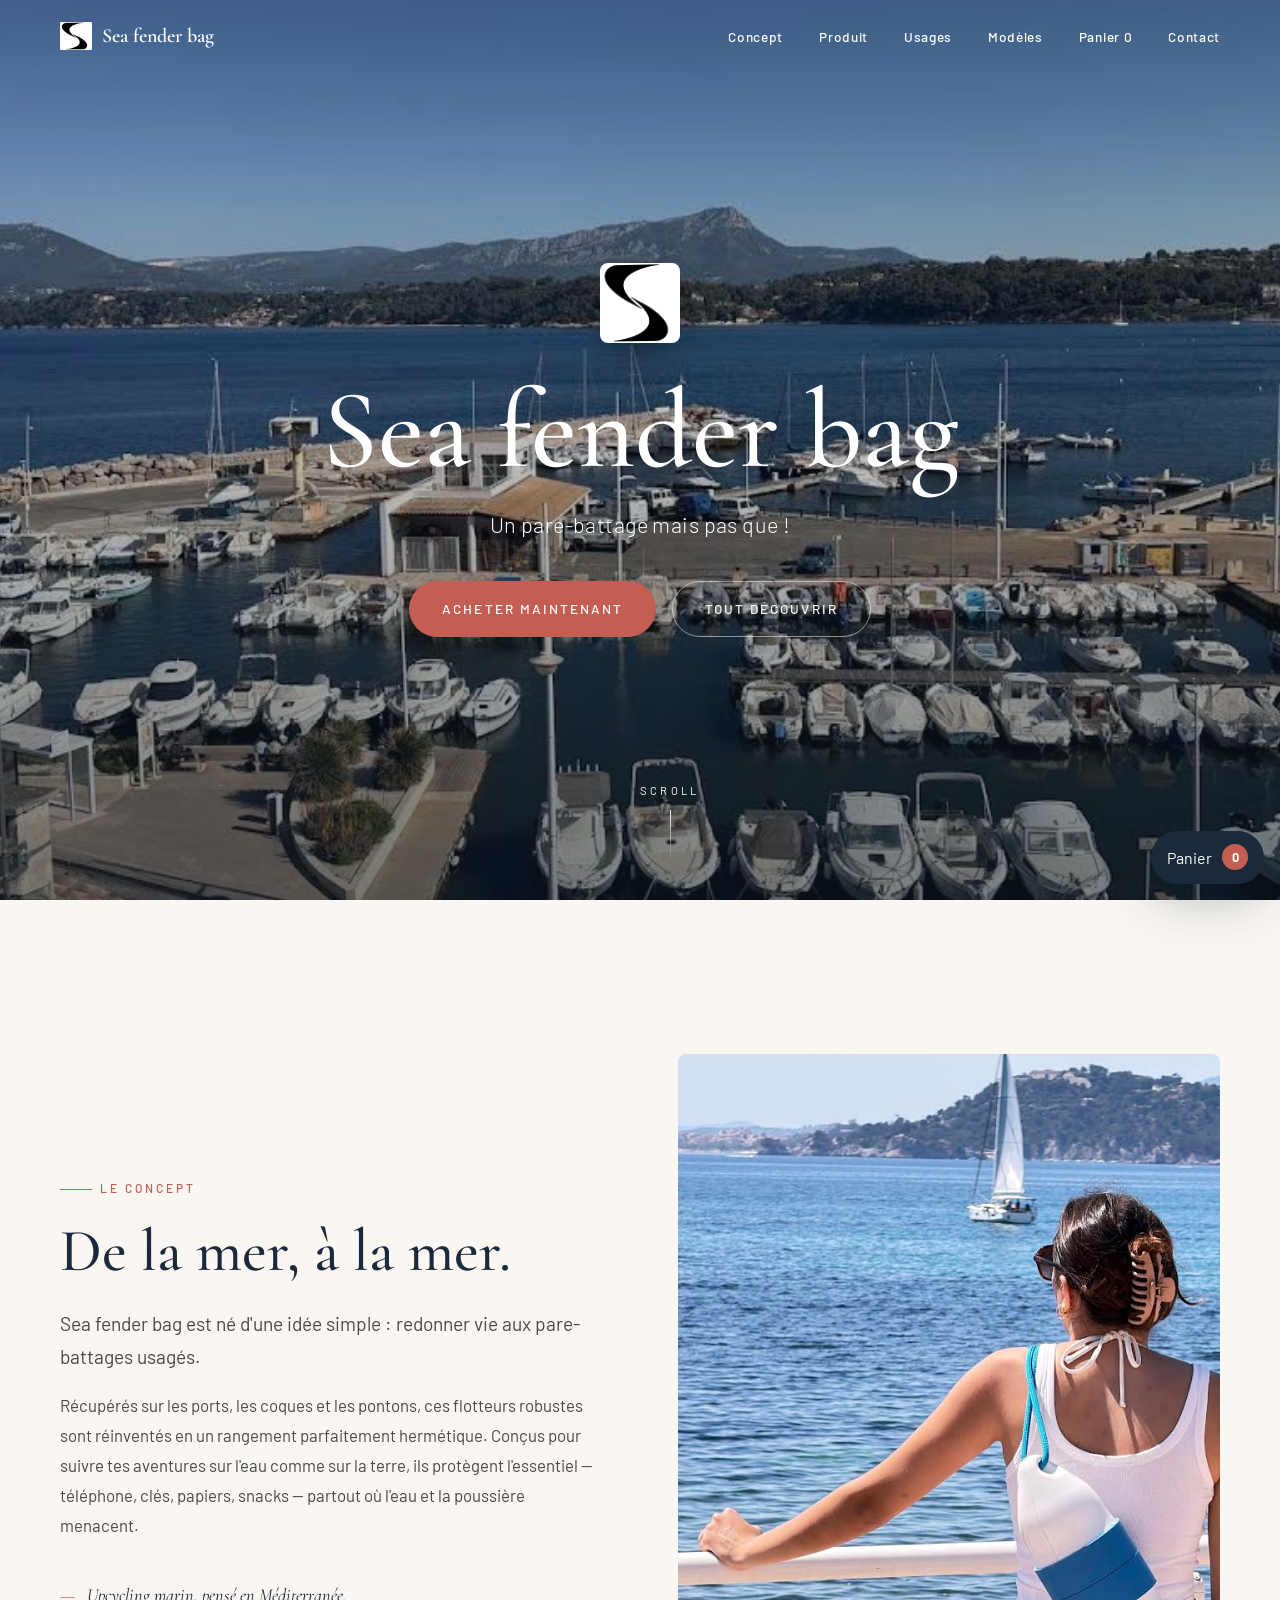
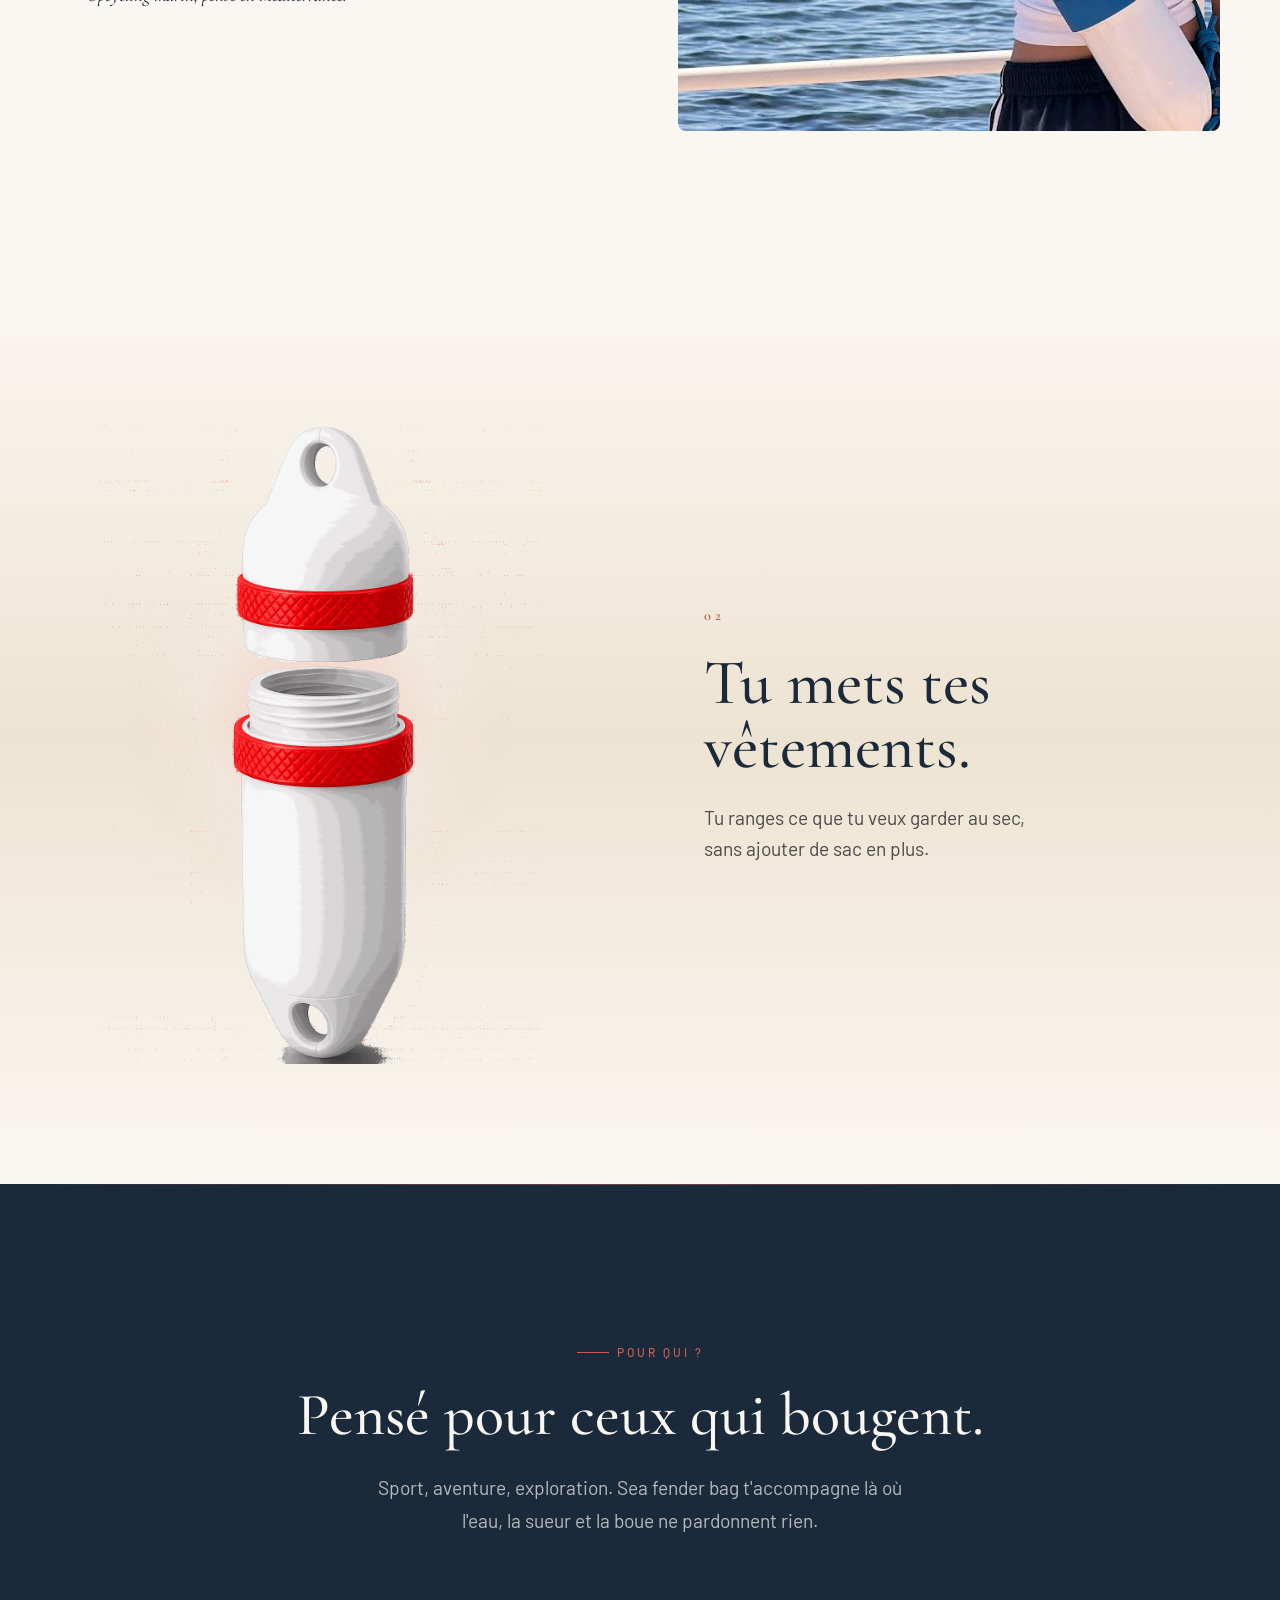
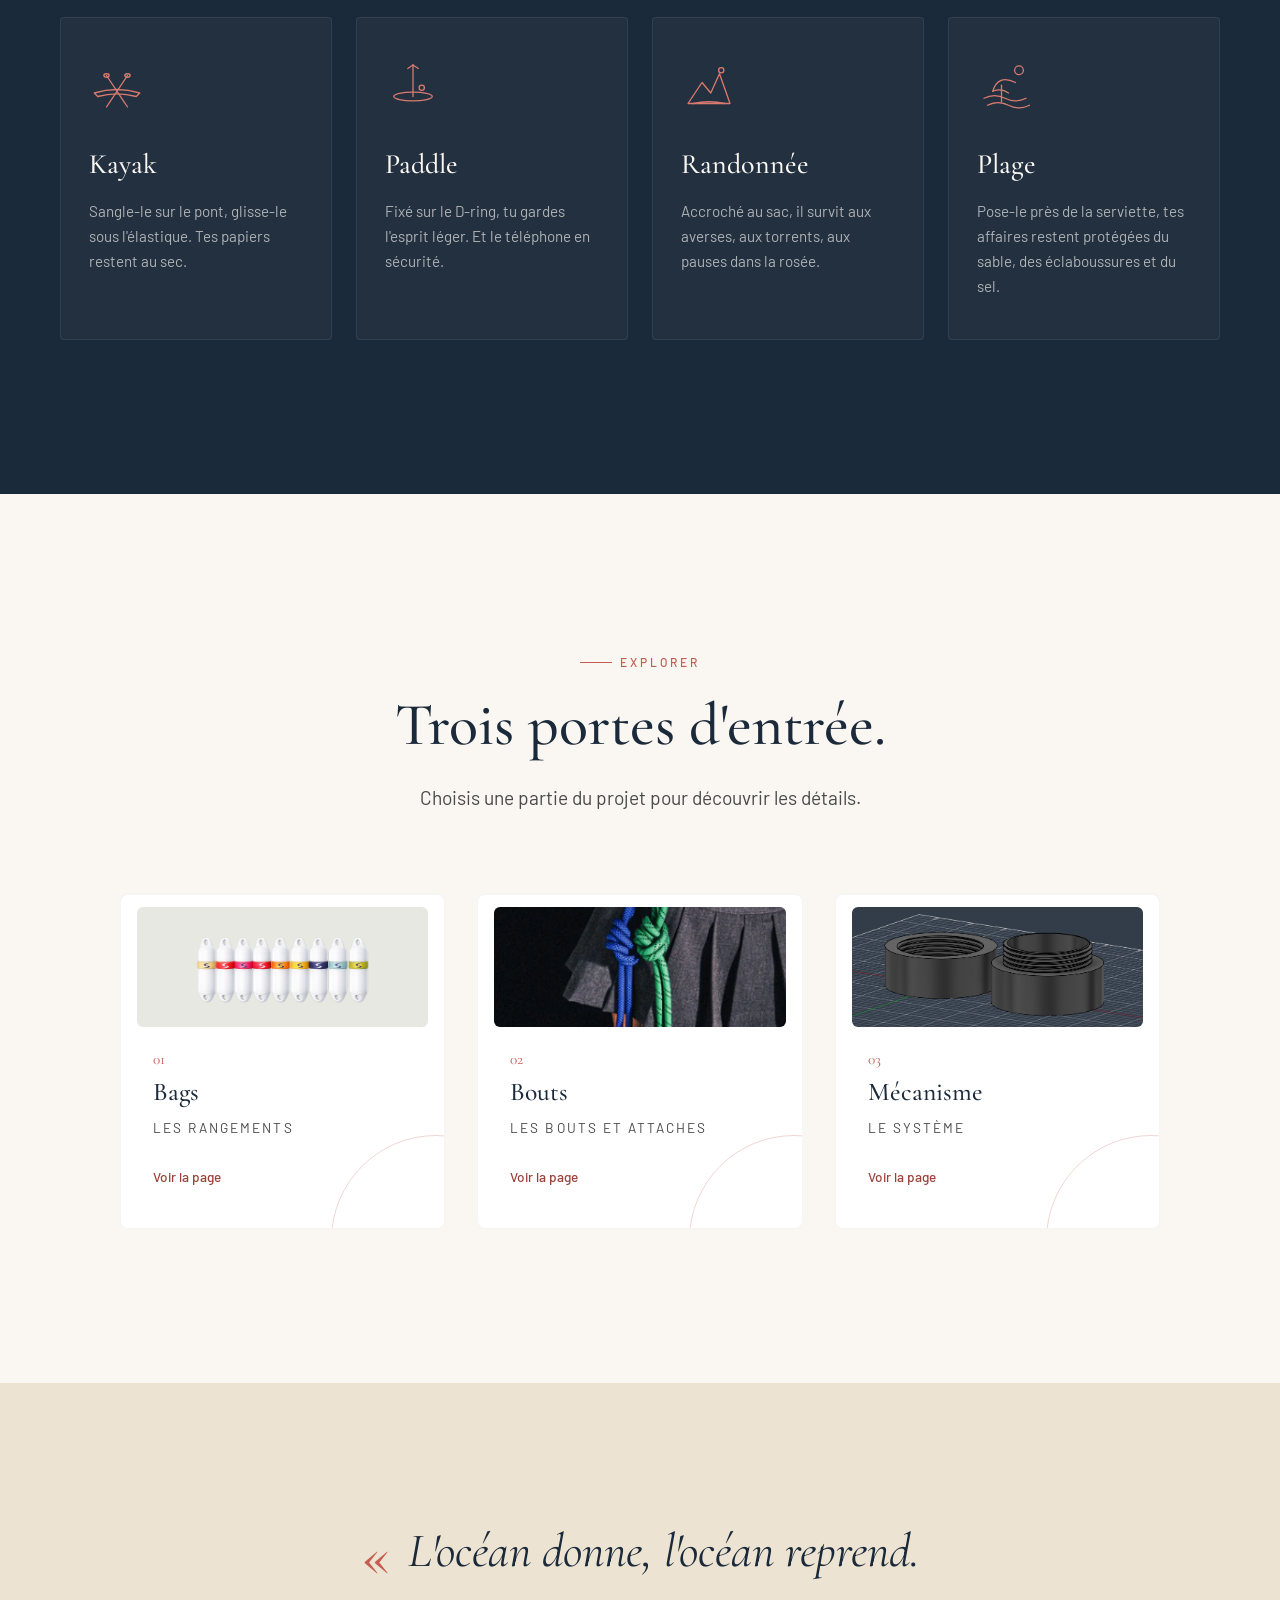
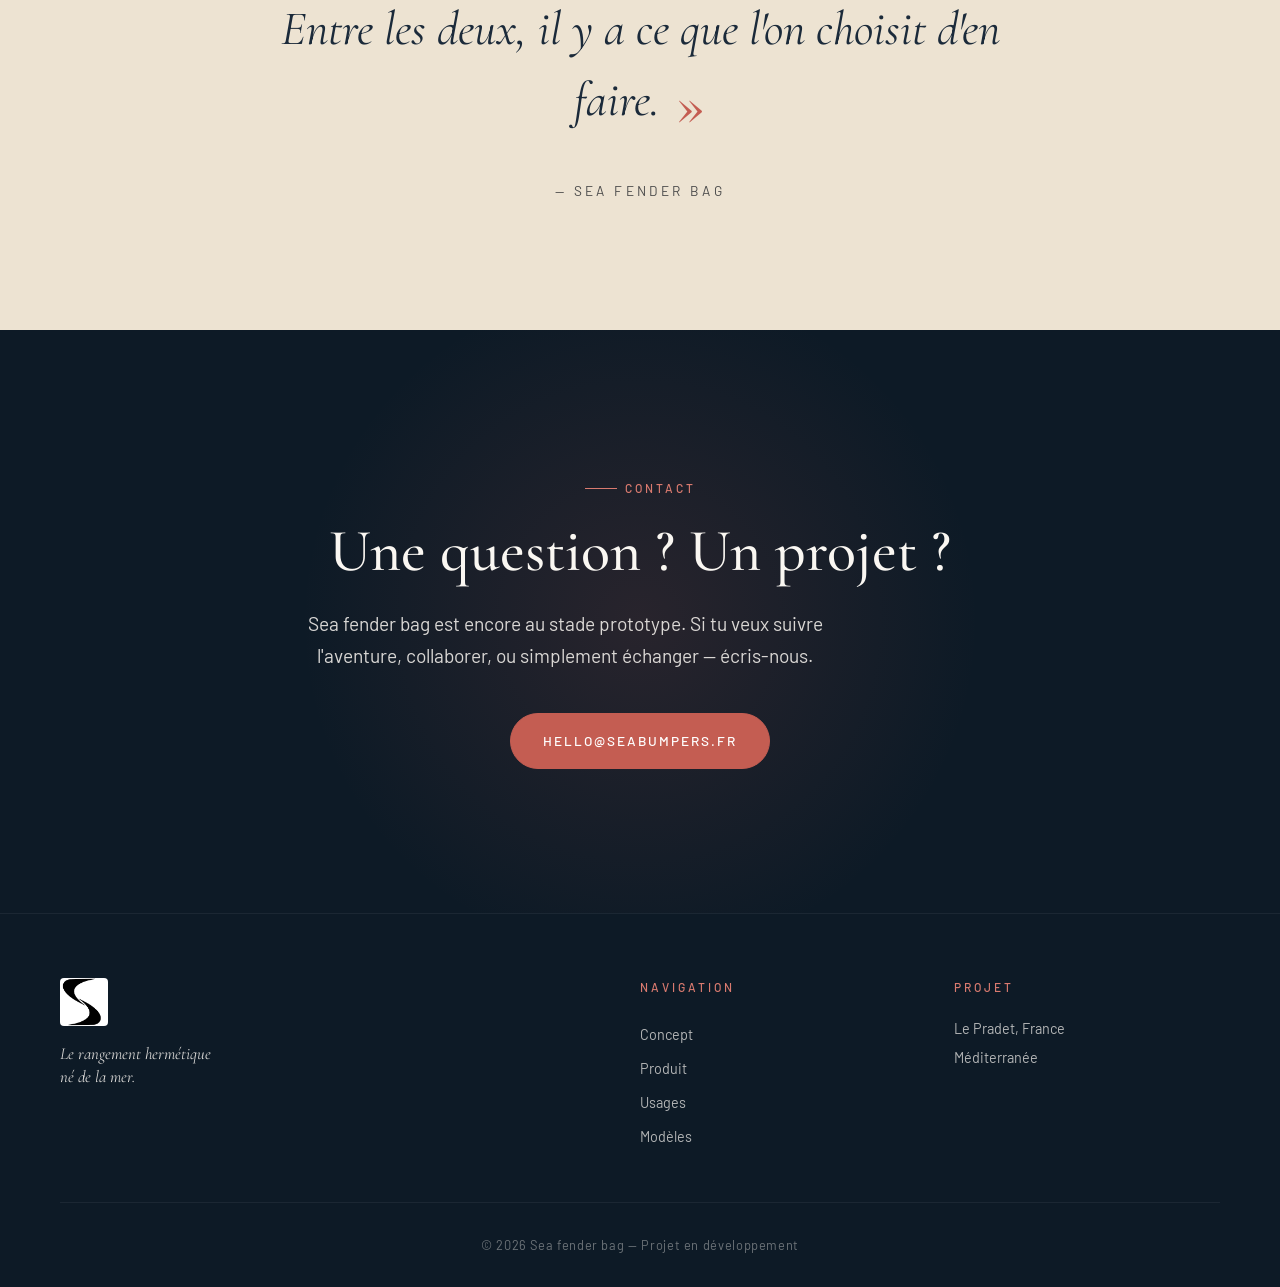
==== index.html @ 3bee86a6 "Ajouter la video au survol plage" ====
<!DOCTYPE html>
<html lang="fr">
<head>
  <meta charset="UTF-8">
  <meta name="viewport" content="width=device-width, initial-scale=1.0, viewport-fit=cover">
  <meta name="theme-color" content="#C45D52">
  <title>Sea Funder bag | Sea fender bag - Le rangement hermétique né de la mer</title>
  <meta name="description" content="Sea Funder bag, aussi appelé Sea fender bag : un rangement hermétique fabriqué à partir de pare-battages marins recyclés pour bateau, kayak, paddle et voyage.">
  <meta name="keywords" content="Sea Funder bag, Sea fender bag, Sea bumper bag, pare-battage, rangement hermétique, sac étanche, bag marin, kayak, paddle, bateau">
  <meta name="robots" content="index, follow">
  <meta property="og:title" content="Sea Funder bag | Sea fender bag">
  <meta property="og:description" content="Un rangement hermétique né de la mer, fabriqué à partir de pare-battages marins recyclés.">
  <meta property="og:image" content="assets/images/concept-sea-view.jpg">
  <meta property="og:type" content="website">
  <link rel="canonical" href="https://zozogamer.github.io/sea-fender-bag/">
  <script type="application/ld+json">
    {
      "@context": "https://schema.org",
      "@type": "Brand",
      "name": "Sea fender bag",
      "alternateName": ["Sea Funder bag", "Sea bumper bag"],
      "description": "Rangement hermétique fabriqué à partir de pare-battages marins recyclés.",
      "logo": "assets/images/logo.png"
    }
  </script>
  <link rel="stylesheet" href="styles.css">
  <link rel="preconnect" href="https://fonts.googleapis.com">
  <link rel="preconnect" href="https://fonts.gstatic.com" crossorigin>
  <link href="https://fonts.googleapis.com/css2?family=Barlow:wght@300;400;500;600&family=Cormorant+Garamond:wght@400;500;600;700&display=swap" rel="stylesheet">
</head>
<body>

  <!-- ============ SVG GLOBAL DEFS ============ -->
  <svg width="0" height="0" style="position:absolute;visibility:hidden" aria-hidden="true">
    <defs>
      <linearGradient id="whiteGrad" x1="0%" y1="0%" x2="100%" y2="0%">
        <stop offset="0%" stop-color="#e8e8e8"/>
        <stop offset="30%" stop-color="#ffffff"/>
        <stop offset="70%" stop-color="#f5f5f5"/>
        <stop offset="100%" stop-color="#d8d8d8"/>
      </linearGradient>
      <linearGradient id="redGrad" x1="0%" y1="0%" x2="100%" y2="0%">
        <stop offset="0%" stop-color="#9a2a22"/>
        <stop offset="40%" stop-color="#e53935"/>
        <stop offset="70%" stop-color="#c62828"/>
        <stop offset="100%" stop-color="#7a1f18"/>
      </linearGradient>
      <pattern id="knurlPat" patternUnits="userSpaceOnUse" width="6" height="6" patternTransform="rotate(45)">
        <rect width="6" height="6" fill="#c62828"/>
        <line x1="0" y1="0" x2="0" y2="6" stroke="#5c1410" stroke-width="0.7" opacity="0.7"/>
        <line x1="3" y1="0" x2="3" y2="6" stroke="#5c1410" stroke-width="0.7" opacity="0.7"/>
      </pattern>
      <radialGradient id="sphereGrad" cx="35%" cy="30%">
        <stop offset="0%" stop-color="#ffffff"/>
        <stop offset="60%" stop-color="#f0f0f0"/>
        <stop offset="100%" stop-color="#bababa"/>
      </radialGradient>
      <!-- Anciens IDs utilisés par les SVG des modèles -->
      <linearGradient id="white" x1="0%" y1="0%" x2="100%" y2="0%">
        <stop offset="0%" stop-color="#e8e8e8"/>
        <stop offset="30%" stop-color="#ffffff"/>
        <stop offset="70%" stop-color="#f5f5f5"/>
        <stop offset="100%" stop-color="#d8d8d8"/>
      </linearGradient>
      <pattern id="knurl" patternUnits="userSpaceOnUse" width="6" height="6" patternTransform="rotate(45)">
        <rect width="6" height="6" fill="#c62828"/>
        <line x1="0" y1="0" x2="0" y2="6" stroke="#5c1410" stroke-width="0.7" opacity="0.7"/>
        <line x1="3" y1="0" x2="3" y2="6" stroke="#5c1410" stroke-width="0.7" opacity="0.7"/>
      </pattern>
    </defs>
  </svg>

  <!-- ============ NAV ============ -->
  <nav class="nav" id="nav">
    <div class="nav__inner">
      <a href="#hero" class="nav__brand">
        <img src="assets/images/logo.png" alt="Sea fender bag" class="nav__logo" onerror="this.style.display='none'">
        <span>Sea fender bag</span>
      </a>
      <button class="nav__toggle" id="navToggle" aria-label="Menu">
        <span></span><span></span><span></span>
      </button>
      <ul class="nav__links" id="navLinks">
        <li><a href="#concept">Concept</a></li>
        <li><a href="#produit">Produit</a></li>
        <li><a href="#usages">Usages</a></li>
        <li><a href="#modeles">Modèles</a></li>
        <li><a href="panier.html">Panier <span data-cart-count>0</span></a></li>
        <li><a href="#contact">Contact</a></li>
      </ul>
    </div>
  </nav>

  <!-- ============ HERO ============ -->
  <header class="hero" id="hero">
    <div class="hero__bg" style="background-image: url('assets/images/pradet.jpg');"></div>
    <div class="hero__overlay"></div>
    <div class="hero__content">
      <img src="assets/images/logo.png" alt="" class="hero__logo" onerror="this.style.display='none'">
      <h1 class="hero__title">Sea fender bag</h1>
      <p class="hero__tagline">Un pare-battage mais pas que !</p>
      <div class="hero__cta">
        <a href="bags.html" class="btn btn--solid">Acheter maintenant</a>
        <a href="#concept" class="btn btn--ghost">Tout découvrir</a>
      </div>
    </div>
    <div class="hero__scroll">
      <span>Scroll</span>
      <div class="hero__scroll-line"></div>
    </div>
  </header>

  <!-- ============ CONCEPT ============ -->
  <section class="concept" id="concept">
    <div class="container">
      <div class="concept__grid">
        <div class="concept__text reveal">
          <span class="eyebrow">Le concept</span>
          <h2 class="h2">De la mer, à la mer.</h2>
          <p class="lead">
            Sea fender bag est né d'une idée simple : redonner vie aux pare-battages usagés.
          </p>
          <p>
            Récupérés sur les ports, les coques et les pontons, ces flotteurs robustes
            sont réinventés en un rangement parfaitement hermétique. Conçus pour suivre
            tes aventures sur l'eau comme sur la terre, ils protègent l'essentiel —
            téléphone, clés, papiers, snacks — partout où l'eau et la poussière
            menacent.
          </p>
          <p class="concept__signature">
            <span>—</span> Upcycling marin, pensé en Méditerranée.
          </p>
        </div>
        <div class="concept__visual reveal">
          <div class="concept__photo" style="background-image: url('assets/images/concept-sea-view.jpg');"></div>
        </div>
      </div>
    </div>
  </section>

  <!-- ============ PRODUIT (animation) ============ -->
  <section class="produit" id="produit">
    <div class="produit__sticky">
      <div class="produit__viz">
        <div class="product-sequence" aria-label="Sea fender bag qui se visse">
          <img id="productFrame" src="assets/images/fermeture_pare_battage.gif" alt="">
        </div>
      </div>

      <div class="produit__steps">
        <div class="produit__step is-active" data-step="0">
          <span class="step__num">01</span>
          <h3 class="step__title">Tu ouvres.</h3>
          <p class="step__text">Les deux parties se séparent pour libérer l'espace de rangement.</p>
        </div>
        <div class="produit__step" data-step="1">
          <span class="step__num">02</span>
          <h3 class="step__title">Tu mets tes vêtements.</h3>
          <p class="step__text">Tu ranges ce que tu veux garder au sec, sans ajouter de sac en plus.</p>
        </div>
        <div class="produit__step" data-step="2">
          <span class="step__num">03</span>
          <h3 class="step__title">Tu fermes.</h3>
          <p class="step__text">Le bouchon se revisse sur la partie basse et verrouille le rangement.</p>
        </div>
        <div class="produit__step" data-step="3">
          <span class="step__num">04</span>
          <h3 class="step__title">C'est hermétique.</h3>
          <p class="step__text">Tes affaires restent protégées de l'eau pendant le transport ou l'utilisation.</p>
        </div>
      </div>
    </div>
  </section>

  <!-- ============ USAGES ============ -->
  <section class="usages" id="usages">
    <div class="container">
      <div class="usages__head reveal">
        <span class="eyebrow">Pour qui ?</span>
        <h2 class="h2">Pensé pour ceux qui bougent.</h2>
        <p class="lead">Sport, aventure, exploration. Sea fender bag t'accompagne là où l'eau, la sueur et la boue ne pardonnent rien.</p>
      </div>

      <div class="usages__grid">
        <article class="usage reveal">
          <div class="usage__icon">
            <svg viewBox="0 0 64 64" fill="none" stroke="currentColor" stroke-width="1.5" stroke-linecap="round" stroke-linejoin="round">
              <path d="M6 40 Q32 32 58 40 L54 44 Q32 38 10 44 Z"/>
              <line x1="20" y1="20" x2="44" y2="56"/>
              <line x1="44" y1="20" x2="20" y2="56"/>
              <ellipse cx="20" cy="20" rx="3" ry="2"/>
              <ellipse cx="44" cy="20" rx="3" ry="2"/>
            </svg>
          </div>
          <h3 class="usage__title">Kayak</h3>
          <p class="usage__text">Sangle-le sur le pont, glisse-le sous l'élastique. Tes papiers restent au sec.</p>
        </article>

        <article class="usage reveal">
          <div class="usage__icon">
            <svg viewBox="0 0 64 64" fill="none" stroke="currentColor" stroke-width="1.5" stroke-linecap="round" stroke-linejoin="round">
              <ellipse cx="32" cy="44" rx="22" ry="5"/>
              <line x1="32" y1="8" x2="32" y2="44"/>
              <line x1="26" y1="12" x2="32" y2="8"/>
              <line x1="38" y1="12" x2="32" y2="8"/>
              <circle cx="42" cy="34" r="3"/>
            </svg>
          </div>
          <h3 class="usage__title">Paddle</h3>
          <p class="usage__text">Fixé sur le D-ring, tu gardes l'esprit léger. Et le téléphone en sécurité.</p>
        </article>

        <article class="usage reveal">
          <div class="usage__icon">
            <svg viewBox="0 0 64 64" fill="none" stroke="currentColor" stroke-width="1.5" stroke-linecap="round" stroke-linejoin="round">
              <path d="M8 52 L24 28 L34 40 L44 18 L56 52 Z"/>
              <circle cx="46" cy="14" r="3"/>
              <path d="M14 52 Q32 48 50 52"/>
            </svg>
          </div>
          <h3 class="usage__title">Randonnée</h3>
          <p class="usage__text">Accroché au sac, il survit aux averses, aux torrents, aux pauses dans la rosée.</p>
        </article>

        <article class="usage usage--video reveal" tabindex="0">
          <video class="usage__video" muted loop playsinline preload="metadata" aria-hidden="true">
            <source src="assets/videos/usage-plage.mov" type="video/mp4">
            <source src="assets/videos/usage-plage.mov" type="video/quicktime">
          </video>
          <div class="usage__icon">
            <svg viewBox="0 0 64 64" fill="none" stroke="currentColor" stroke-width="1.5" stroke-linecap="round" stroke-linejoin="round">
              <path d="M8 46 Q20 40 32 46 T56 46"/>
              <path d="M12 54 Q24 48 36 54 T60 54"/>
              <circle cx="48" cy="14" r="5"/>
              <path d="M18 38 Q24 18 44 28"/>
              <path d="M18 38 Q28 34 36 40"/>
              <line x1="28" y1="31" x2="28" y2="50"/>
            </svg>
          </div>
          <h3 class="usage__title">Plage</h3>
          <p class="usage__text">Pose-le près de la serviette, tes affaires restent protégées du sable, des éclaboussures et du sel.</p>
        </article>
      </div>
    </div>
  </section>

  <!-- ============ MODÈLES ============ -->
  <section class="modeles" id="modeles">
    <div class="container">
      <div class="modeles__head reveal">
        <span class="eyebrow">Explorer</span>
        <h2 class="h2">Trois portes d'entrée.</h2>
        <p class="lead">Choisis une partie du projet pour découvrir les détails.</p>
      </div>

      <div class="modeles__grid">
        <a class="modele modele--choice reveal" href="bags.html">
          <div class="modele__cover">
            <img src="assets/images/bags-cover.png" alt="">
          </div>
          <span class="modele__index">01</span>
          <h3 class="modele__name">Bags</h3>
          <p class="modele__sub">Les rangements</p>
          <span class="modele__link">Voir la page</span>
        </a>

        <a class="modele modele--choice reveal" href="cordes.html">
          <div class="modele__cover modele__cover--cordes">
            <img src="assets/images/cordes-cover.png" alt="">
          </div>
          <span class="modele__index">02</span>
          <h3 class="modele__name">Bouts</h3>
          <p class="modele__sub">Les bouts et attaches</p>
          <span class="modele__link">Voir la page</span>
        </a>

        <a class="modele modele--choice reveal" href="mechanisme.html">
          <div class="modele__cover modele__cover--mechanisme">
            <img src="assets/images/mechanisme-cover.png" alt="">
          </div>
          <span class="modele__index">03</span>
          <h3 class="modele__name">Mécanisme</h3>
          <p class="modele__sub">Le système</p>
          <span class="modele__link">Voir la page</span>
        </a>

      </div>
    </div>
  </section>

  <!-- ============ MANIFESTO ============ -->
  <section class="manifesto reveal">
    <div class="container">
      <p class="manifesto__text">
        <span>« </span>L'océan donne, l'océan reprend.<br>
        Entre les deux, il y a ce que l'on choisit d'en faire.<span> »</span>
      </p>
      <p class="manifesto__sign">— Sea fender bag</p>
    </div>
  </section>

  <!-- ============ CONTACT ============ -->
  <section class="contact" id="contact">
    <div class="container">
      <div class="contact__inner reveal">
        <span class="eyebrow eyebrow--light">Contact</span>
        <h2 class="h2 h2--light">Une question ? Un projet ?</h2>
        <p class="lead lead--light">
          Sea fender bag est encore au stade prototype. Si tu veux suivre l'aventure,
          collaborer, ou simplement échanger — écris-nous.
        </p>
        <a href="mailto:hello@seabumpers.fr" class="btn btn--solid">hello@seabumpers.fr</a>
      </div>
    </div>
  </section>

  <!-- ============ FOOTER ============ -->
  <footer class="footer">
    <div class="container">
      <div class="footer__grid">
        <div class="footer__brand">
          <img src="assets/images/logo.png" alt="Sea fender bag" class="footer__logo" onerror="this.style.display='none'">
          <p>Le rangement hermétique<br>né de la mer.</p>
        </div>
        <div class="footer__nav">
          <h4>Navigation</h4>
          <a href="#concept">Concept</a>
          <a href="#produit">Produit</a>
          <a href="#usages">Usages</a>
          <a href="#modeles">Modèles</a>
        </div>
        <div class="footer__info">
          <h4>Projet</h4>
          <p>Le Pradet, France</p>
          <p>Méditerranée</p>
        </div>
      </div>
      <div class="footer__bottom">
        <p>© 2026 Sea fender bag — Projet en développement</p>
      </div>
    </div>
  </footer>

  <script src="script.js"></script>
  <script src="assets/js/cart.js"></script>
</body>
</html>
---- styles.css ----
/* ============================================
   SEA BUMPERS — Stylesheet
   ============================================ */

/* ---------- RESET ---------- */
*, *::before, *::after {
  box-sizing: border-box;
  margin: 0;
  padding: 0;
}

html {
  scroll-behavior: smooth;
  -webkit-text-size-adjust: 100%;
}

body {
  font-family: var(--sans);
  font-weight: 400;
  line-height: 1.6;
  color: var(--ink);
  background: var(--sand);
  overflow-x: hidden;
  -webkit-font-smoothing: antialiased;
  -moz-osx-font-smoothing: grayscale;
}

img { max-width: 100%; display: block; }
button { font: inherit; cursor: pointer; border: none; background: none; }
a { color: inherit; text-decoration: none; }
ul { list-style: none; }

/* ---------- VARIABLES ---------- */
:root {
  --coral: #C45D52;
  --coral-dark: #9a4239;
  --coral-light: #d97a6f;
  --navy: #1B2A3A;
  --navy-deep: #0d1a26;
  --sand: #FAF7F2;
  --sand-warm: #EDE3D2;
  --beige: #D9C9A8;
  --ink: #1a1a1a;
  --ink-soft: #4a4a4a;
  --white: #ffffff;

  --serif: 'Cormorant Garamond', Georgia, serif;
  --sans: 'Barlow', -apple-system, BlinkMacSystemFont, 'Segoe UI', sans-serif;

  --container: 1240px;
  --gutter: clamp(1.25rem, 4vw, 2.5rem);

  --ease: cubic-bezier(0.22, 1, 0.36, 1);
  --ease-smooth: cubic-bezier(0.65, 0, 0.35, 1);
}

/* ---------- TYPO ---------- */
.eyebrow {
  display: inline-block;
  font-family: var(--sans);
  font-size: 0.75rem;
  font-weight: 500;
  letter-spacing: 0.25em;
  text-transform: uppercase;
  color: var(--coral);
  margin-bottom: 1.25rem;
  position: relative;
  padding-left: 2.5rem;
}
.eyebrow::before {
  content: '';
  position: absolute;
  left: 0;
  top: 50%;
  width: 2rem;
  height: 1px;
  background: var(--coral);
}
.eyebrow--light { color: var(--coral-light); }
.eyebrow--light::before { background: var(--coral-light); }

.h2 {
  font-family: var(--serif);
  font-size: clamp(2rem, 5vw, 3.75rem);
  font-weight: 500;
  line-height: 1.1;
  letter-spacing: 0;
  color: var(--navy);
  margin-bottom: 1.5rem;
}
.h2--light { color: var(--sand); }

.lead {
  font-size: clamp(1.05rem, 1.5vw, 1.25rem);
  color: var(--ink-soft);
  line-height: 1.7;
  margin-bottom: 1rem;
  max-width: 50ch;
}
.lead--light { color: rgba(250, 247, 242, 0.85); }

.container {
  width: 100%;
  max-width: var(--container);
  margin: 0 auto;
  padding: 0 var(--gutter);
}

/* ---------- BUTTONS ---------- */
.btn {
  display: inline-flex;
  align-items: center;
  gap: 0.6rem;
  padding: 1rem 2rem;
  font-family: var(--sans);
  font-size: 0.85rem;
  font-weight: 500;
  letter-spacing: 0.15em;
  text-transform: uppercase;
  border-radius: 999px;
  transition: all 0.4s var(--ease);
  cursor: pointer;
}
.btn--ghost {
  color: var(--sand);
  border: 1px solid rgba(255,255,255,0.5);
  backdrop-filter: blur(8px);
  -webkit-backdrop-filter: blur(8px);
}
.btn--ghost:hover {
  background: var(--sand);
  color: var(--navy);
  border-color: var(--sand);
}
.btn--solid {
  background: var(--coral);
  color: var(--white);
  border: 1px solid var(--coral);
}
.btn--solid:hover {
  background: var(--coral-dark);
  border-color: var(--coral-dark);
  transform: translateY(-2px);
  box-shadow: 0 10px 30px -10px rgba(196, 93, 82, 0.5);
}
.btn--light {
  color: var(--navy);
  border: 1px solid rgba(27, 42, 58, 0.14);
  background: var(--white);
}
.btn--light:hover {
  border-color: var(--navy);
  transform: translateY(-2px);
}

/* ---------- NAV ---------- */
.nav {
  position: fixed;
  top: 0;
  left: 0;
  width: 100%;
  z-index: 100;
  padding: 1.25rem 0;
  transition: all 0.4s var(--ease);
}
.nav.is-scrolled {
  background: rgba(250, 247, 242, 0.92);
  backdrop-filter: blur(20px);
  -webkit-backdrop-filter: blur(20px);
  padding: 0.75rem 0;
  box-shadow: 0 1px 0 rgba(0,0,0,0.05);
}
.nav__inner {
  max-width: var(--container);
  margin: 0 auto;
  padding: 0 var(--gutter);
  display: flex;
  align-items: center;
  justify-content: space-between;
}
.nav__brand {
  display: flex;
  align-items: center;
  gap: 0.6rem;
  font-family: var(--serif);
  font-size: 1.25rem;
  font-weight: 600;
  color: var(--white);
  transition: color 0.4s var(--ease);
}
.nav.is-scrolled .nav__brand { color: var(--navy); }
.nav__logo {
  width: 32px;
  height: 32px;
  object-fit: contain;
  border-radius: 4px;
}
.nav__links {
  display: flex;
  gap: 2.25rem;
}
.nav__links a {
  font-size: 0.85rem;
  font-weight: 500;
  letter-spacing: 0.05em;
  color: var(--white);
  position: relative;
  transition: color 0.3s var(--ease);
}
.nav.is-scrolled .nav__links a { color: var(--navy); }
.nav__links a::after {
  content: '';
  position: absolute;
  bottom: -6px;
  left: 0;
  width: 0;
  height: 1px;
  background: currentColor;
  transition: width 0.4s var(--ease);
}
.nav__links a:hover::after { width: 100%; }

.nav__toggle {
  display: none;
  width: 36px;
  height: 36px;
  flex-direction: column;
  justify-content: center;
  align-items: center;
  gap: 5px;
}
.nav__toggle span {
  width: 22px;
  height: 1.5px;
  background: var(--white);
  transition: all 0.3s var(--ease);
}
.nav.is-scrolled .nav__toggle span { background: var(--navy); }
.nav__toggle.is-open span:nth-child(1) { transform: translateY(7px) rotate(45deg); }
.nav__toggle.is-open span:nth-child(2) { opacity: 0; }
.nav__toggle.is-open span:nth-child(3) { transform: translateY(-7px) rotate(-45deg); }

/* ---------- HERO ---------- */
.hero {
  position: relative;
  height: 100vh;
  min-height: 600px;
  overflow: hidden;
  display: flex;
  align-items: center;
  justify-content: center;
  color: var(--white);
}
.hero__bg {
  position: absolute;
  inset: -5%;
  background-size: cover;
  background-position: center;
  background-color: var(--navy);
  z-index: 1;
  transform: scale(1.05);
  transition: transform 8s var(--ease);
}
.hero.is-loaded .hero__bg { transform: scale(1); }
.hero__overlay {
  position: absolute;
  inset: 0;
  background:
    linear-gradient(180deg, rgba(13, 26, 38, 0.35) 0%, rgba(13, 26, 38, 0.15) 30%, rgba(13, 26, 38, 0.55) 100%);
  z-index: 2;
}
.hero__content {
  position: relative;
  z-index: 3;
  text-align: center;
  padding: 0 var(--gutter);
  width: min(100%, 800px);
  max-width: 800px;
  margin: 0 auto;
}
.hero__logo {
  width: 80px;
  height: 80px;
  margin: 0 auto 2rem;
  border-radius: 8px;
  box-shadow: 0 20px 40px -15px rgba(0,0,0,0.5);
  animation: heroLogo 1.2s var(--ease) both;
}
.hero__title {
  font-family: var(--serif);
  font-size: clamp(3rem, 10vw, 7rem);
  font-weight: 500;
  letter-spacing: 0;
  line-height: 1;
  margin-bottom: 1.25rem;
  animation: heroFade 1.2s var(--ease) 0.2s both;
}
.hero__tagline {
  font-family: var(--sans);
  font-size: clamp(1rem, 1.8vw, 1.35rem);
  font-weight: 300;
  letter-spacing: 0.02em;
  margin-bottom: 2.5rem;
  opacity: 0.95;
  animation: heroFade 1.2s var(--ease) 0.4s both;
}
.hero__cta {
  display: flex;
  justify-content: center;
  align-items: center;
  gap: 1rem;
  flex-wrap: wrap;
  animation: heroFade 1.2s var(--ease) 0.6s both;
}

.hero__product {
  position: absolute;
  right: clamp(1rem, 6vw, 7rem);
  top: 50%;
  z-index: 2;
  width: min(24vw, 340px);
  min-width: 220px;
  transform: translateY(-50%) rotate(8deg);
  pointer-events: none;
  opacity: 0.9;
}
.hero__product img {
  width: 100%;
  height: auto;
  filter: drop-shadow(0 28px 44px rgba(0,0,0,0.24));
}

.hero__scroll {
  position: absolute;
  bottom: 2.5rem;
  left: 50%;
  transform: translateX(-50%);
  z-index: 3;
  color: var(--white);
  display: flex;
  flex-direction: column;
  align-items: center;
  gap: 0.6rem;
  font-size: 0.7rem;
  letter-spacing: 0.3em;
  text-transform: uppercase;
  opacity: 0.7;
  animation: heroFade 1.2s var(--ease) 1s both;
}
.hero__scroll-line {
  width: 1px;
  height: 50px;
  background: linear-gradient(180deg, var(--white) 0%, transparent 100%);
  position: relative;
  overflow: hidden;
}
.hero__scroll-line::after {
  content: '';
  position: absolute;
  top: -50%;
  left: 0;
  width: 100%;
  height: 50%;
  background: var(--white);
  animation: scrollLine 2.5s infinite var(--ease);
}

@keyframes heroFade {
  from { opacity: 0; transform: translateY(20px); }
  to { opacity: 1; transform: translateY(0); }
}
@keyframes heroLogo {
  from { opacity: 0; transform: translateY(-10px) scale(0.9); }
  to { opacity: 1; transform: translateY(0) scale(1); }
}
@keyframes scrollLine {
  0% { top: -50%; }
  100% { top: 100%; }
}

/* ---------- CONCEPT ---------- */
.concept {
  padding: clamp(5rem, 12vw, 10rem) 0;
  background: var(--sand);
  position: relative;
}
.concept__grid {
  display: grid;
  grid-template-columns: 1fr 1fr;
  gap: clamp(2rem, 6vw, 6rem);
  align-items: center;
}
.concept__text p:not(.lead):not(.concept__signature) {
  color: var(--ink-soft);
  font-size: 1.05rem;
  margin-bottom: 1.25rem;
  line-height: 1.8;
}
.concept__signature {
  margin-top: 2.5rem;
  font-family: var(--serif);
  font-size: 1.15rem;
  font-style: italic;
  color: var(--navy);
}
.concept__signature span { color: var(--coral); margin-right: 0.5rem; }
.concept__visual {
  position: relative;
  aspect-ratio: 4/5;
  border-radius: 8px;
  overflow: hidden;
}
.concept__photo {
  width: 100%;
  height: 100%;
  background-size: cover;
  background-position: center;
  background-color: var(--beige);
  transition: transform 1.2s var(--ease);
}
.concept__visual:hover .concept__photo {
  transform: scale(1.03);
}
.concept__badge {
  position: absolute;
  bottom: -1.5rem;
  left: -1.5rem;
  width: 130px;
  height: 130px;
  background: var(--coral);
  color: var(--white);
  border-radius: 50%;
  display: flex;
  flex-direction: column;
  align-items: center;
  justify-content: center;
  box-shadow: 0 20px 50px -10px rgba(196, 93, 82, 0.5);
  animation: spin 25s linear infinite;
}
.concept__badge-num {
  font-family: var(--serif);
  font-size: 1.75rem;
  font-weight: 600;
  line-height: 1;
}
.concept__badge-label {
  font-size: 0.65rem;
  letter-spacing: 0.25em;
  text-transform: uppercase;
  margin-top: 0.3rem;
}
@keyframes spin {
  from { transform: rotate(0deg); }
  to { transform: rotate(360deg); }
}

/* ---------- PRODUIT (animation principale) ---------- */
.produit {
  background: linear-gradient(180deg, var(--sand) 0%, var(--sand-warm) 50%, var(--sand) 100%);
  position: relative;
  min-height: 100vh;
}
.produit__sticky {
  min-height: 100vh;
  display: grid;
  grid-template-columns: 1fr 1fr;
  align-items: center;
  overflow: hidden;
}
.produit__viz {
  height: 100%;
  display: flex;
  align-items: center;
  justify-content: center;
  padding: 2rem;
  position: relative;
}
.produit__viz::before {
  content: '';
  position: absolute;
  width: 70%;
  max-width: 400px;
  aspect-ratio: 1;
  background: radial-gradient(circle, rgba(196, 93, 82, 0.08) 0%, transparent 70%);
  z-index: 0;
}
.product-sequence {
  width: min(42vw, 440px);
  min-width: 280px;
  max-height: 82vh;
  aspect-ratio: 2 / 3;
  position: relative;
  z-index: 1;
}
.product-sequence::before {
  content: '';
  position: absolute;
  inset: 12% 3%;
  border-radius: 999px;
  background:
    radial-gradient(circle at 50% 45%, rgba(255, 54, 45, 0.22), transparent 34%),
    radial-gradient(circle at 50% 45%, rgba(255, 255, 255, 0.68), transparent 54%);
  opacity: 0.8;
}
.product-sequence img {
  position: absolute;
  inset: 0;
  width: 100%;
  height: 100%;
  object-fit: contain;
  pointer-events: none;
  user-select: none;
}

.produit__steps {
  padding: 3rem clamp(2rem, 5vw, 5rem);
  position: relative;
}
.produit__step {
  position: absolute;
  top: 50%;
  left: clamp(2rem, 5vw, 5rem);
  right: clamp(2rem, 5vw, 5rem);
  transform: translateY(-50%) translateX(30px);
  opacity: 0;
  transition: all 0.7s var(--ease);
  pointer-events: none;
}
.produit__step.is-active {
  opacity: 1;
  transform: translateY(-50%) translateX(0);
  pointer-events: auto;
}
.step__num {
  display: block;
  font-family: var(--serif);
  font-size: 0.9rem;
  letter-spacing: 0.3em;
  color: var(--coral);
  margin-bottom: 1.5rem;
  font-weight: 600;
}
.step__title {
  font-family: var(--serif);
  font-size: clamp(2.5rem, 5vw, 4rem);
  font-weight: 500;
  line-height: 1;
  color: var(--navy);
  margin-bottom: 1.5rem;
  letter-spacing: 0;
}
.step__text {
  font-size: clamp(1.05rem, 1.5vw, 1.25rem);
  color: var(--ink-soft);
  line-height: 1.6;
  max-width: 30ch;
}

/* Progress indicator pour produit */
.produit__progress {
  position: absolute;
  bottom: 3rem;
  left: 50%;
  transform: translateX(-50%);
  display: flex;
  gap: 0.6rem;
  z-index: 2;
}
.produit__progress span {
  width: 24px;
  height: 2px;
  background: rgba(27, 42, 58, 0.2);
  transition: background 0.4s var(--ease);
}
.produit__progress span.is-active {
  background: var(--coral);
}

/* ---------- USAGES ---------- */
.usages {
  padding: clamp(5rem, 12vw, 10rem) 0;
  background: var(--navy);
  color: var(--sand);
  position: relative;
  overflow: hidden;
}
.usages::before {
  content: '';
  position: absolute;
  top: 0; left: 0; right: 0;
  height: 1px;
  background: linear-gradient(90deg, transparent, rgba(196,93,82,0.5), transparent);
}
.usages__head {
  text-align: center;
  margin-bottom: 5rem;
  max-width: 700px;
  margin-left: auto;
  margin-right: auto;
}
.usages__head .h2 { color: var(--sand); }
.usages__head .lead { color: rgba(250, 247, 242, 0.7); margin-left: auto; margin-right: auto; }

.usages__grid {
  display: grid;
  grid-template-columns: repeat(4, 1fr);
  gap: 1.5rem;
}
.usage {
  background: rgba(255, 255, 255, 0.03);
  border: 1px solid rgba(255, 255, 255, 0.08);
  padding: 2.5rem 1.75rem;
  border-radius: 4px;
  transition: all 0.5s var(--ease);
  position: relative;
  overflow: hidden;
}
.usage::after {
  content: '';
  position: absolute;
  inset: 0;
  background: linear-gradient(135deg, rgba(196,93,82,0.08) 0%, transparent 60%);
  opacity: 0;
  transition: opacity 0.5s var(--ease);
}
.usage:hover {
  background: rgba(255,255,255,0.06);
  border-color: rgba(196, 93, 82, 0.4);
  transform: translateY(-6px);
}
.usage:hover::after { opacity: 1; }
.usage--video {
  isolation: isolate;
}
.usage--video::after {
  z-index: 0;
  background: linear-gradient(180deg, rgba(13, 26, 38, 0.2) 0%, rgba(13, 26, 38, 0.72) 100%);
}
.usage__video {
  position: absolute;
  inset: 0;
  z-index: 0;
  width: 100%;
  height: 100%;
  object-fit: cover;
  opacity: 0;
  transform: scale(1.04);
  pointer-events: none;
  transition: opacity 0.45s var(--ease), transform 0.8s var(--ease);
}
.usage--video:hover .usage__video,
.usage--video:focus-visible .usage__video {
  opacity: 1;
  transform: scale(1);
}
.usage--video:hover .usage__icon,
.usage--video:focus-visible .usage__icon {
  opacity: 0;
  transform: translateY(-8px);
}
.usage__icon {
  width: 56px;
  height: 56px;
  color: var(--coral-light);
  margin-bottom: 1.75rem;
  position: relative;
  z-index: 1;
  transition: opacity 0.35s var(--ease), transform 0.35s var(--ease);
}
.usage__icon svg { width: 100%; height: 100%; }
.usage__title {
  font-family: var(--serif);
  font-size: 1.75rem;
  font-weight: 500;
  color: var(--sand);
  margin-bottom: 0.75rem;
  position: relative;
  z-index: 1;
}
.usage__text {
  font-size: 0.95rem;
  color: rgba(250, 247, 242, 0.65);
  line-height: 1.65;
  position: relative;
  z-index: 1;
}

/* ---------- MODÈLES ---------- */
.modeles {
  padding: clamp(5rem, 12vw, 10rem) 0;
  background: var(--sand);
}
.modeles--detail {
  padding-top: clamp(4rem, 9vw, 7rem);
}
.modeles--catalog {
  min-height: 100vh;
  padding: clamp(2.75rem, 6vw, 4.5rem) 0;
  display: flex;
  align-items: center;
}
.modeles__head {
  text-align: center;
  margin-bottom: 5rem;
  max-width: 700px;
  margin-left: auto;
  margin-right: auto;
}
.modeles__head .lead { margin-left: auto; margin-right: auto; }
.modeles__grid {
  display: grid;
  grid-template-columns: repeat(3, minmax(0, 1fr));
  gap: 2rem;
  max-width: 1040px;
  margin: 0 auto;
}
.modeles__grid--bags {
  grid-template-columns: repeat(3, minmax(0, 1fr));
}
.modele {
  background: var(--white);
  padding: 2.5rem 2rem;
  border-radius: 8px;
  text-align: center;
  transition: all 0.5s var(--ease);
  border: 1px solid rgba(0,0,0,0.04);
  position: relative;
  color: inherit;
}
.modele--bag {
  display: block;
}
.bags-page__back {
  margin-bottom: 1.5rem;
}
.modele--choice {
  min-height: 280px;
  display: flex;
  flex-direction: column;
  justify-content: space-between;
  text-align: left;
  overflow: hidden;
}
.modele--choice:has(.modele__cover) {
  padding-top: 1rem;
}
.modele--choice::after {
  content: '';
  position: absolute;
  right: -30%;
  bottom: -35%;
  width: 210px;
  height: 210px;
  border: 1px solid rgba(196, 93, 82, 0.25);
  border-radius: 50%;
  transition: transform 0.5s var(--ease);
}
.modele__cover {
  height: 120px;
  margin: -0.25rem -1rem 1.25rem;
  border-radius: 6px;
  overflow: hidden;
  background: #e8e8e3;
}
.modele__cover img {
  width: 100%;
  height: 100%;
  object-fit: contain;
  transition: transform 0.6s var(--ease);
}
.modele__cover--cordes img {
  object-fit: cover;
}
.modele__cover--mechanisme img,
.modele__cover--pare-battage img {
  object-fit: cover;
}
.modele:hover {
  transform: translateY(-8px);
  box-shadow: 0 30px 60px -20px rgba(27, 42, 58, 0.15);
}
.modele:hover .modele__cover img {
  transform: scale(1.04);
}
.modele--choice:hover::after {
  transform: scale(1.15);
}
.modele__index {
  font-family: var(--serif);
  font-size: 0.95rem;
  color: var(--coral);
}
.modele__visual {
  height: 280px;
  display: flex;
  align-items: center;
  justify-content: center;
  margin-bottom: 1.5rem;
  position: relative;
}
.modele__visual svg {
  height: 100%;
  width: auto;
  filter: drop-shadow(0 15px 25px rgba(0,0,0,0.08));
  transition: transform 0.6s var(--ease);
}
.modele__image {
  height: 100%;
  width: auto;
  max-width: 100%;
  object-fit: contain;
  filter: drop-shadow(0 15px 25px rgba(0,0,0,0.08));
  transition: transform 0.6s var(--ease);
}
.modele__image--compact {
  height: 76%;
}
.modele__image--sphere {
  height: 92%;
}
.modele:hover .modele__visual svg,
.modele:hover .modele__image { transform: translateY(-8px); }
.modele__name {
  font-family: var(--serif);
  font-size: 1.6rem;
  font-weight: 500;
  color: var(--navy);
  margin-bottom: 0.25rem;
}
.modele__name span {
  color: var(--coral);
  font-style: italic;
}
.modele__sub {
  font-size: 0.85rem;
  letter-spacing: 0.15em;
  text-transform: uppercase;
  color: var(--ink-soft);
  margin-bottom: 1.75rem;
}
.modele__link {
  font-size: 0.85rem;
  font-weight: 500;
  color: var(--coral-dark);
}
.modele__specs {
  text-align: left;
  border-top: 1px solid rgba(0,0,0,0.06);
}
.modele__specs li {
  display: flex;
  justify-content: space-between;
  padding: 0.85rem 0;
  border-bottom: 1px solid rgba(0,0,0,0.06);
  font-size: 0.9rem;
}
.modele__specs strong {
  font-weight: 500;
  color: var(--ink-soft);
}
.modele__specs span {
  font-weight: 500;
  color: var(--navy);
}

/* ---------- MANIFESTO ---------- */
.detail-page {
  min-height: 100vh;
  background: var(--sand);
  color: var(--ink);
}
.detail-hero {
  padding: clamp(7rem, 14vw, 11rem) var(--gutter) clamp(4rem, 10vw, 7rem);
  background: linear-gradient(180deg, var(--sand) 0%, var(--sand-warm) 100%);
}
.detail-hero__inner {
  max-width: 920px;
  margin: 0 auto;
}
.detail-hero__back {
  display: inline-block;
  margin-bottom: 2.5rem;
  font-size: 0.85rem;
  font-weight: 500;
  color: var(--coral-dark);
}
.detail-hero__title {
  font-family: var(--serif);
  font-size: clamp(3.5rem, 9vw, 7rem);
  font-weight: 500;
  line-height: 0.95;
  color: var(--navy);
  margin-bottom: 1.5rem;
}
.detail-hero__text {
  max-width: 56ch;
  font-size: clamp(1.05rem, 2vw, 1.3rem);
  color: var(--ink-soft);
}
.detail-placeholder {
  padding: clamp(4rem, 10vw, 7rem) var(--gutter);
}
.detail-placeholder__inner {
  max-width: 920px;
  margin: 0 auto;
  border-top: 1px solid rgba(27, 42, 58, 0.12);
  padding-top: 2rem;
}
.detail-placeholder p {
  max-width: 62ch;
  color: var(--ink-soft);
}

/* ---------- MON PARE-BATTAGE ---------- */
.custom-fender-page {
  background: #f6f3ed;
}
.custom-fender-hero {
  padding-bottom: clamp(3rem, 7vw, 5rem);
}
.custom-fender {
  padding: 0 var(--gutter) clamp(5rem, 10vw, 8rem);
}
.custom-fender__form {
  max-width: 1040px;
  margin: 0 auto;
  padding: clamp(1.25rem, 3vw, 2rem);
  background: var(--white);
  border: 1px solid rgba(27, 42, 58, 0.08);
  border-radius: 8px;
  box-shadow: 0 28px 70px -48px rgba(27, 42, 58, 0.35);
}
.custom-fender__intro {
  display: flex;
  align-items: end;
  justify-content: space-between;
  gap: 1rem;
  padding-bottom: 1.5rem;
  margin-bottom: 1.5rem;
  border-bottom: 1px solid rgba(27, 42, 58, 0.1);
}
.custom-fender__intro h2 {
  font-family: var(--serif);
  font-size: clamp(2rem, 5vw, 3.5rem);
  font-weight: 500;
  line-height: 1;
  color: var(--navy);
}
.custom-fender__grid {
  display: grid;
  grid-template-columns: repeat(2, minmax(0, 1fr));
  gap: 1rem;
}
.custom-field {
  min-width: 0;
  margin: 0;
  display: flex;
  flex-direction: column;
  gap: 0.55rem;
  padding: 1rem;
  background: #f8f6f1;
  border: 1px solid rgba(27, 42, 58, 0.08);
  border-radius: 8px;
}
.custom-field--wide {
  grid-column: 1 / -1;
}
.custom-field legend,
.custom-field > span {
  font-size: 0.78rem;
  font-weight: 600;
  letter-spacing: 0.08em;
  text-transform: uppercase;
  color: var(--ink-soft);
}
.custom-field input,
.custom-field select,
.custom-field textarea {
  width: 100%;
  min-height: 48px;
  border: 1px solid rgba(27, 42, 58, 0.12);
  border-radius: 6px;
  padding: 0.85rem 0.9rem;
  background: var(--white);
  color: var(--navy);
  font: inherit;
}
.custom-field textarea {
  resize: vertical;
}
.input-unit {
  display: grid;
  grid-template-columns: 1fr auto;
  align-items: center;
  gap: 0.5rem;
}
.input-unit small {
  min-width: 42px;
  color: var(--ink-soft);
}
.choice-grid {
  display: grid;
  grid-template-columns: repeat(4, minmax(0, 1fr));
  gap: 0.75rem;
}
.choice-card {
  min-height: 68px;
  display: flex;
  align-items: center;
  justify-content: center;
  border: 1px solid rgba(27, 42, 58, 0.12);
  border-radius: 6px;
  background: var(--white);
  color: var(--navy);
  cursor: pointer;
}
.choice-card input {
  position: absolute;
  opacity: 0;
  pointer-events: none;
}
.choice-card:has(input:checked) {
  border-color: var(--coral);
  box-shadow: inset 0 0 0 1px var(--coral);
}
.photo-upload__drop {
  min-height: 260px;
  display: flex;
  align-items: center;
  justify-content: center;
  position: relative;
  overflow: hidden;
  border: 1px dashed rgba(27, 42, 58, 0.28);
  border-radius: 8px;
  background: #ece9e2;
  cursor: pointer;
}
.photo-upload__drop input {
  position: absolute;
  inset: 0;
  opacity: 0;
  cursor: pointer;
}
.photo-upload__label {
  padding: 0.85rem 1.15rem;
  border-radius: 999px;
  background: var(--navy);
  color: var(--white);
  font-size: 0.9rem;
  font-weight: 500;
}
.photo-upload__drop img {
  display: none;
  width: 100%;
  height: 100%;
  object-fit: contain;
  position: absolute;
  inset: 0;
  padding: 0.75rem;
}
.photo-upload__drop.has-preview .photo-upload__label {
  position: absolute;
  right: 1rem;
  bottom: 1rem;
  z-index: 1;
}
.photo-upload__drop.has-preview img {
  display: block;
}
.custom-fender__footer {
  display: flex;
  align-items: center;
  justify-content: space-between;
  gap: 1rem;
  margin-top: 1.25rem;
}
.custom-fender__status {
  color: var(--ink-soft);
  font-size: 0.95rem;
}
.custom-fender__footer .btn {
  flex: 0 0 auto;
}

/* ---------- CORDES ---------- */
.ropes-page {
  background: #f7f4ee;
}
.ropes-hero {
  padding: clamp(3rem, 7vw, 5rem) 0 clamp(1.5rem, 4vw, 2.5rem);
}
.ropes-hero__inner {
  max-width: 980px;
}
.ropes-catalog {
  padding: 0 0 clamp(5rem, 10vw, 8rem);
}
.ropes-row {
  display: grid;
  grid-auto-flow: column;
  grid-auto-columns: minmax(270px, 340px);
  gap: 1rem;
  overflow-x: auto;
  padding: 0.25rem 0 1.5rem;
  scroll-snap-type: x mandatory;
  scrollbar-width: thin;
  scrollbar-color: rgba(27, 42, 58, 0.45) rgba(27, 42, 58, 0.08);
}
.rope-card {
  min-width: 0;
  position: relative;
  scroll-snap-align: start;
  display: block;
  color: inherit;
}
.rope-card img {
  display: block;
  width: 100%;
  aspect-ratio: 1;
  object-fit: cover;
  background: #c7c7c7;
}
.rope-card h2 {
  margin-top: 1.75rem;
  font-family: var(--sans);
  font-size: 1.15rem;
  font-weight: 500;
  color: var(--ink);
}
.rope-card p,
.rope-card em {
  display: block;
  margin-top: 0.65rem;
  color: var(--ink);
  font-size: 1rem;
}
.rope-card em {
  color: var(--ink-soft);
}
.rope-card__button {
  display: block;
  text-align: center;
  margin-top: 1rem;
  padding: 0.8rem 1rem;
  width: 100%;
  background: var(--navy);
  color: var(--white);
  border-radius: 999px;
  font-size: 0.78rem;
  font-weight: 600;
  letter-spacing: 0.12em;
  text-transform: uppercase;
}
.rope-card--soldout > span {
  position: absolute;
  top: 0;
  left: 0;
  z-index: 2;
  padding: 0.65rem 0.85rem;
  background: #050505;
  color: #fff;
  font-size: 0.75rem;
  font-weight: 700;
}
.rope-detail-page {
  background: var(--sand);
}
.rope-detail {
  min-height: 100vh;
  display: grid;
  grid-template-columns: minmax(0, 1.05fr) minmax(340px, 0.95fr);
}
.rope-detail__media {
  min-height: 100vh;
  display: flex;
  align-items: center;
  justify-content: center;
  padding: clamp(2rem, 5vw, 4rem);
  background:
    radial-gradient(circle at 50% 48%, color-mix(in srgb, var(--selected-rope-color, #073B4C) 28%, transparent), transparent 46%),
    linear-gradient(180deg, #efefea 0%, #d8d8d2 100%);
}
.rope-detail__media img,
.rope-detail__canvas {
  width: min(78vw, 620px);
  max-height: 72vh;
  object-fit: contain;
  filter: drop-shadow(0 24px 36px rgba(27, 42, 58, 0.22));
}
.rope-detail__media img[hidden] {
  display: none;
}
.rope-detail__canvas {
  height: auto;
}
.rope-detail__panel {
  min-height: 100vh;
  display: flex;
  flex-direction: column;
  justify-content: center;
  padding: clamp(2rem, 6vw, 5rem);
}
.rope-detail__price {
  margin: -0.75rem 0 1.5rem;
  color: var(--navy);
  font-size: 1.25rem;
  font-weight: 600;
}
.rope-detail__palette {
  display: grid;
  grid-template-columns: repeat(3, minmax(0, 1fr));
  gap: 0.75rem;
  margin-bottom: 1.25rem;
}
.rope-choice {
  min-height: 82px;
  padding: 0.75rem;
  display: flex;
  flex-direction: column;
  justify-content: flex-end;
  align-items: flex-start;
  border: 1px solid rgba(27, 42, 58, 0.16);
  border-radius: 6px;
  background: var(--tone);
  color: var(--white);
  text-align: left;
  transition: transform 0.25s var(--ease), box-shadow 0.25s var(--ease);
}
.rope-choice:nth-child(5),
.rope-choice:nth-child(6),
.rope-choice:nth-child(11),
.rope-choice:nth-child(12) {
  color: var(--ink);
}
.rope-choice span {
  font-family: var(--serif);
  font-size: 1.2rem;
  line-height: 1;
}
.rope-choice small {
  margin-top: 0.35rem;
  font-size: 0.74rem;
  letter-spacing: 0.08em;
  text-transform: uppercase;
}
.rope-choice:hover,
.rope-choice.is-selected {
  transform: translateY(-3px);
  box-shadow: 0 14px 28px rgba(27, 42, 58, 0.18);
}
.rope-choice.is-selected {
  outline: 2px solid var(--navy);
  outline-offset: 3px;
}
.rope-colors {
  margin-top: clamp(3rem, 6vw, 5rem);
  display: grid;
  grid-template-columns: minmax(220px, 0.32fr) 1fr;
  gap: clamp(2rem, 5vw, 4rem);
  align-items: start;
}
.rope-colors__head h2 {
  margin-top: 0.5rem;
  font-family: var(--serif);
  font-size: clamp(2.4rem, 5vw, 4.5rem);
  font-weight: 500;
  line-height: 0.95;
  color: var(--navy);
}
.rope-palette {
  display: grid;
  grid-template-columns: repeat(4, minmax(120px, 1fr));
  gap: 1rem;
}
.rope-color {
  min-height: 112px;
  padding: 1rem;
  display: flex;
  flex-direction: column;
  justify-content: flex-end;
  background: var(--tone);
  color: #fff;
  border: 1px solid rgba(27, 42, 58, 0.12);
}
.rope-color:nth-child(5),
.rope-color:nth-child(6),
.rope-color:nth-child(11),
.rope-color:nth-child(12) {
  color: var(--ink);
}
.rope-color span {
  font-family: var(--serif);
  font-size: 1.45rem;
  line-height: 1;
}
.rope-color small {
  margin-top: 0.4rem;
  font-size: 0.78rem;
  letter-spacing: 0.08em;
  text-transform: uppercase;
  opacity: 0.78;
}

/* ---------- MECANISME ---------- */
.mechanism-page {
  background: #f4f1ea;
}
.mechanism-plan {
  padding: clamp(3rem, 7vw, 5rem) 0 clamp(4rem, 9vw, 7rem);
  background: var(--white);
}
.mechanism-plan__head {
  max-width: 920px;
  margin-bottom: clamp(2rem, 4vw, 3rem);
}
.mechanism-plan__image {
  width: 100%;
  background: var(--white);
  overflow-x: auto;
  overflow-y: hidden;
}
.mechanism-plan__image img {
  display: block;
  width: max(100vw, 2200px);
  max-width: none;
  height: auto;
  margin: 0;
}
.mechanism-design {
  padding: 0 0 clamp(4rem, 9vw, 7rem);
}
.mechanism-design__figure {
  max-width: 1080px;
  margin: 0 auto;
  padding: clamp(0.8rem, 2vw, 1.2rem);
  background: #fffdf8;
  border: 1px solid rgba(27, 42, 58, 0.08);
  border-radius: 8px;
  box-shadow: 0 32px 70px -38px rgba(27, 42, 58, 0.32);
}
.mechanism-design__figure img {
  display: block;
  width: 100%;
  aspect-ratio: 4 / 3;
  object-fit: contain;
  background: #f7f5ef;
  border-radius: 6px;
}
.mechanism-design__figure figcaption {
  padding: 1rem 0.35rem 0.25rem;
  display: flex;
  justify-content: space-between;
  gap: 1rem;
  color: var(--ink-soft);
}
.mechanism-design__figure span {
  color: var(--terracotta);
  font-size: 0.78rem;
  letter-spacing: 0.14em;
  text-transform: uppercase;
}
.mechanism-design__figure strong {
  max-width: 520px;
  color: var(--navy);
  font-family: var(--serif);
  font-size: clamp(1.35rem, 2.4vw, 2rem);
  font-weight: 500;
  text-align: right;
}
.mechanism-hero {
  padding-bottom: clamp(2rem, 4vw, 3rem);
}
.mechanism-choices {
  padding: 0 0 clamp(5rem, 10vw, 8rem);
}
.mechanism-grid {
  display: grid;
  grid-template-columns: repeat(3, minmax(0, 1fr));
  gap: 1.25rem;
}
.mechanism-card {
  min-height: 430px;
  padding: 1.35rem;
  display: flex;
  flex-direction: column;
  justify-content: flex-end;
  position: relative;
  overflow: hidden;
  background: var(--white);
  border: 1px solid rgba(27, 42, 58, 0.08);
  border-radius: 8px;
  color: var(--ink);
  transition: transform 0.45s var(--ease), box-shadow 0.45s var(--ease);
}
.mechanism-card:hover {
  transform: translateY(-8px);
  box-shadow: 0 30px 60px -24px rgba(27, 42, 58, 0.25);
}
.mechanism-card__visual {
  position: absolute;
  inset: 1.35rem 1.35rem auto;
  height: 220px;
  background: linear-gradient(135deg, #f8f8f5 0%, #d8d8d2 100%);
  border-radius: 6px;
  overflow: hidden;
}
.mechanism-card__visual--plan span {
  position: absolute;
  background: rgba(27, 42, 58, 0.26);
}
.mechanism-card__visual--plan span:nth-child(1) {
  left: 14%;
  top: 26%;
  width: 72%;
  height: 1px;
}
.mechanism-card__visual--plan span:nth-child(2) {
  left: 24%;
  top: 44%;
  width: 52%;
  height: 1px;
}
.mechanism-card__visual--plan span:nth-child(3) {
  left: 42%;
  top: 18%;
  width: 1px;
  height: 64%;
}
.mechanism-card__visual--design span {
  position: absolute;
  border: 1px solid rgba(27, 42, 58, 0.28);
  border-radius: 50%;
}
.mechanism-card__visual--design span:nth-child(1) {
  left: 18%;
  top: 20%;
  width: 104px;
  height: 104px;
}
.mechanism-card__visual--design span:nth-child(2) {
  right: 14%;
  top: 28%;
  width: 76px;
  height: 76px;
}
.mechanism-card__visual--design span:nth-child(3) {
  left: 30%;
  bottom: 18%;
  width: 130px;
  height: 38px;
  border-radius: 999px;
}
.mechanism-card__visual--model,
.mechanism-model__visual {
  display: grid;
  place-items: center;
  background:
    radial-gradient(circle at 50% 42%, rgba(255, 255, 255, 0.9) 0 16%, transparent 17%),
    linear-gradient(135deg, #eff0eb 0%, #c7c9c8 100%);
}
.model-ring {
  position: absolute;
  left: 50%;
  width: 160px;
  height: 58px;
  transform: translateX(-50%) rotateX(62deg);
  border: 18px solid #f7f7f4;
  border-radius: 50%;
  box-shadow: inset 0 0 0 1px rgba(27, 42, 58, 0.18), 0 22px 34px rgba(27, 42, 58, 0.2);
}
.model-ring--top {
  top: 62px;
}
.model-ring--bottom {
  top: 112px;
}
.model-thread {
  position: absolute;
  left: 50%;
  top: 68px;
  width: 120px;
  height: 92px;
  transform: translateX(-50%);
  background: repeating-linear-gradient(
    180deg,
    rgba(196, 93, 82, 0.9) 0 4px,
    rgba(196, 93, 82, 0.18) 4px 8px
  );
  border-radius: 16px;
  opacity: 0.9;
  mix-blend-mode: multiply;
}
.mechanism-card__index {
  margin-bottom: 0.75rem;
  color: var(--terracotta);
  font-size: 0.78rem;
  letter-spacing: 0.14em;
  text-transform: uppercase;
}
.mechanism-card h2 {
  position: relative;
  z-index: 1;
  font-family: var(--serif);
  font-size: clamp(2.1rem, 4vw, 3.4rem);
  font-weight: 500;
  color: var(--navy);
}
.mechanism-card p {
  position: relative;
  z-index: 1;
  color: var(--ink-soft);
}
.mechanism-card--featured {
  background: #fdfcf8;
}
.mechanism-buy {
  margin-top: 1.25rem;
  padding: 1rem;
  display: grid;
  grid-template-columns: 180px 1fr auto;
  gap: 1.25rem;
  align-items: center;
  background: var(--white);
  border: 1px solid rgba(27, 42, 58, 0.08);
  border-radius: 8px;
}
.mechanism-buy img {
  width: 100%;
  aspect-ratio: 16 / 9;
  object-fit: cover;
  border-radius: 6px;
  background: #d7d8d6;
}
.mechanism-buy h2 {
  margin: 0.35rem 0;
  font-family: var(--serif);
  font-size: clamp(1.8rem, 3vw, 2.6rem);
  font-weight: 500;
  color: var(--navy);
}
.mechanism-buy p {
  color: var(--ink-soft);
}
.mechanism-model {
  min-height: 100vh;
  display: flex;
  align-items: center;
  padding: clamp(3rem, 7vw, 5rem) 0;
}
.mechanism-model__grid {
  display: grid;
  grid-template-columns: minmax(0, 1fr) minmax(340px, 0.9fr);
  gap: clamp(2rem, 5vw, 4rem);
  align-items: center;
}
.mechanism-model__viewer {
  height: min(76vh, 620px);
  min-height: 520px;
  position: relative;
  border-radius: 8px;
  overflow: hidden;
  border: 1px solid rgba(27, 42, 58, 0.08);
  background: radial-gradient(circle at 50% 38%, #f7f8f5 0 12%, #dfe2de 46%, #c3c8c5 100%);
}
.mechanism-model__viewer canvas {
  display: block;
  width: 100%;
  height: 100%;
}
.model-axis {
  position: absolute;
  left: 50%;
  top: 20%;
  width: 1px;
  height: 62%;
  background: rgba(27, 42, 58, 0.22);
}
.bag-config-page {
  background: var(--sand);
}
.bag-config {
  min-height: 100vh;
  display: grid;
  grid-template-columns: minmax(0, 1.05fr) minmax(340px, 0.95fr);
}
.bag-config__media {
  min-height: 100vh;
  display: flex;
  align-items: center;
  justify-content: center;
  padding: clamp(2rem, 5vw, 4rem);
  background: linear-gradient(180deg, #efefea 0%, #d8d8d2 100%);
}
.bag-config__media img {
  height: min(88vh, 760px);
  width: auto;
  max-width: 100%;
  object-fit: contain;
}
.bag-config--compact .bag-config__media img {
  height: min(72vh, 610px);
}
.bag-config--sphere .bag-config__media img {
  height: min(82vh, 720px);
}
.bag-config__panel {
  min-height: 100vh;
  display: flex;
  flex-direction: column;
  justify-content: center;
  padding: clamp(2rem, 6vw, 5rem);
}
.bag-config__title {
  font-family: var(--serif);
  font-size: clamp(3rem, 7vw, 6rem);
  font-weight: 500;
  line-height: 0.95;
  color: var(--navy);
  margin-bottom: 1.25rem;
}
.bag-config__text {
  max-width: 42ch;
  color: var(--ink-soft);
  font-size: 1.05rem;
  margin-bottom: 2rem;
}
.color-picker {
  display: grid;
  grid-template-columns: repeat(5, 56px);
  gap: 0.9rem;
  margin-bottom: 1.25rem;
}
.color-swatch {
  width: 56px;
  height: 56px;
  background: var(--swatch);
  border: 1px solid rgba(27, 42, 58, 0.45);
  border-radius: 0;
  position: relative;
  transition: transform 0.25s var(--ease), box-shadow 0.25s var(--ease);
}
.color-swatch:hover,
.color-swatch.is-selected {
  transform: translateY(-3px);
  box-shadow: 0 12px 22px rgba(27, 42, 58, 0.18);
}
.color-swatch.is-selected::after {
  content: '';
  position: absolute;
  inset: -6px;
  border: 2px solid var(--navy);
}
.color-picker__label {
  color: var(--ink-soft);
}
.color-picker__label strong {
  color: var(--navy);
  font-weight: 600;
}

.manifesto {
  padding: clamp(5rem, 10vw, 8rem) 0;
  background: var(--sand-warm);
  text-align: center;
}
.manifesto__text {
  font-family: var(--serif);
  font-size: clamp(1.75rem, 4vw, 3rem);
  font-style: italic;
  font-weight: 400;
  line-height: 1.3;
  color: var(--navy);
  max-width: 800px;
  margin: 0 auto 2rem;
}
.manifesto__text span {
  color: var(--coral);
  font-size: 1.4em;
  vertical-align: -0.15em;
  font-style: normal;
}
.manifesto__sign {
  font-size: 0.85rem;
  letter-spacing: 0.25em;
  text-transform: uppercase;
  color: var(--ink-soft);
}

/* ---------- PANIER ---------- */
.cart-float {
  position: fixed;
  right: 1rem;
  bottom: 1rem;
  z-index: 30;
  display: inline-flex;
  align-items: center;
  gap: 0.65rem;
  padding: 0.85rem 1rem;
  border-radius: 999px;
  background: var(--navy);
  color: var(--white);
  box-shadow: 0 18px 45px rgba(27, 42, 58, 0.25);
}
.cart-float strong {
  min-width: 26px;
  height: 26px;
  display: grid;
  place-items: center;
  border-radius: 50%;
  background: var(--coral);
  font-size: 0.8rem;
}
.cart-toast {
  position: fixed;
  left: 50%;
  bottom: 5.25rem;
  z-index: 31;
  transform: translate(-50%, 16px);
  opacity: 0;
  pointer-events: none;
  padding: 0.8rem 1rem;
  border-radius: 999px;
  background: var(--coral);
  color: var(--white);
  transition: opacity 0.25s var(--ease), transform 0.25s var(--ease);
}
.cart-toast.is-visible {
  opacity: 1;
  transform: translate(-50%, 0);
}
.cart-page {
  background: #f7f4ee;
}
.cart-hero {
  padding-bottom: clamp(2rem, 5vw, 3rem);
}
.cart-section {
  padding: 0 var(--gutter) clamp(5rem, 10vw, 8rem);
}
.cart-list {
  max-width: 980px;
  margin: 0 auto;
  display: grid;
  gap: 0.8rem;
}
.cart-empty {
  max-width: 980px;
  margin: 0 auto 1rem;
  padding: 1.25rem;
  background: var(--white);
  border-radius: 8px;
  color: var(--ink-soft);
}
.cart-item {
  display: grid;
  grid-template-columns: 96px 1fr auto auto;
  gap: 1rem;
  align-items: center;
  padding: 1rem;
  background: var(--white);
  border: 1px solid rgba(27, 42, 58, 0.08);
  border-radius: 8px;
}
.cart-item img {
  width: 96px;
  height: 96px;
  object-fit: contain;
  background: #efeee9;
  border-radius: 6px;
}
.cart-item span {
  display: block;
  margin-bottom: 0.3rem;
  color: var(--coral-dark);
  font-size: 0.75rem;
  letter-spacing: 0.12em;
  text-transform: uppercase;
}
.cart-item h2 {
  font-family: var(--serif);
  font-size: 1.5rem;
  font-weight: 500;
  color: var(--navy);
}
.cart-item p {
  color: var(--ink-soft);
}
.cart-item__qty {
  display: inline-flex;
  align-items: center;
  gap: 0.65rem;
}
.cart-item__qty button {
  width: 34px;
  height: 34px;
  border: 1px solid rgba(27, 42, 58, 0.16);
  border-radius: 50%;
  color: var(--navy);
  background: var(--sand);
}
.cart-summary {
  max-width: 980px;
  margin: 1rem auto 0;
  padding: 1.15rem 0;
  display: flex;
  justify-content: space-between;
  border-top: 1px solid rgba(27, 42, 58, 0.16);
  color: var(--navy);
  font-size: 1.4rem;
}
.cart-actions {
  max-width: 980px;
  margin: 1rem auto 0;
  display: flex;
  gap: 1rem;
  flex-wrap: wrap;
}

/* ---------- CONTACT ---------- */
.contact {
  padding: clamp(5rem, 12vw, 9rem) 0;
  background: var(--navy-deep);
  color: var(--sand);
  position: relative;
  overflow: hidden;
}
.contact::before {
  content: '';
  position: absolute;
  top: 50%;
  left: 50%;
  width: 800px;
  height: 800px;
  border-radius: 50%;
  background: radial-gradient(circle, rgba(196, 93, 82, 0.15) 0%, transparent 60%);
  transform: translate(-50%, -50%);
}
.contact__inner {
  position: relative;
  max-width: 700px;
  margin: 0 auto;
  text-align: center;
}
.contact__inner .btn {
  margin-top: 1.5rem;
}

/* ---------- FOOTER ---------- */
.footer {
  background: var(--navy-deep);
  color: rgba(250, 247, 242, 0.7);
  padding: 4rem 0 2rem;
  border-top: 1px solid rgba(255,255,255,0.06);
}
.footer__grid {
  display: grid;
  grid-template-columns: 2fr 1fr 1fr;
  gap: 3rem;
  margin-bottom: 3rem;
}
.footer__brand {
  display: flex;
  flex-direction: column;
  gap: 1rem;
}
.footer__logo {
  width: 48px;
  height: 48px;
  border-radius: 4px;
}
.footer__brand p {
  font-family: var(--serif);
  font-size: 1.05rem;
  font-style: italic;
  line-height: 1.4;
  color: rgba(250, 247, 242, 0.85);
}
.footer__nav h4, .footer__info h4 {
  font-size: 0.75rem;
  letter-spacing: 0.25em;
  text-transform: uppercase;
  color: var(--coral-light);
  margin-bottom: 1.25rem;
  font-weight: 500;
}
.footer__nav a {
  display: block;
  font-size: 0.9rem;
  padding: 0.35rem 0;
  transition: color 0.3s var(--ease);
}
.footer__nav a:hover { color: var(--coral-light); }
.footer__info p {
  font-size: 0.9rem;
  margin-bottom: 0.35rem;
}
.footer__bottom {
  text-align: center;
  padding-top: 2rem;
  border-top: 1px solid rgba(255,255,255,0.06);
  font-size: 0.8rem;
  letter-spacing: 0.05em;
  color: rgba(250, 247, 242, 0.4);
}

/* ---------- REVEAL ON SCROLL ---------- */
.reveal {
  opacity: 0;
  transform: translateY(40px);
  transition: opacity 1s var(--ease), transform 1s var(--ease);
}
.reveal.is-visible {
  opacity: 1;
  transform: translateY(0);
}

/* ---------- MOBILE / TABLET ---------- */
@media (max-width: 980px) {
  .hero__product {
    width: min(36vw, 260px);
    min-width: 180px;
    right: 1rem;
    opacity: 0.5;
  }
  .concept__grid { grid-template-columns: 1fr; }
  .concept__visual { max-width: 500px; margin: 0 auto; aspect-ratio: 1; }
  .produit { height: auto; }
  .produit__sticky {
    position: relative;
    grid-template-columns: 1fr;
    height: auto;
    padding: 4rem 0;
  }
  .produit__viz {
    height: 60vh;
    min-height: 400px;
  }
  .product-sequence {
    width: min(78vw, 380px);
    min-width: 240px;
  }
  .produit__steps {
    position: relative;
    min-height: 280px;
    padding: 2rem var(--gutter) 4rem;
    text-align: center;
  }
  .produit__step {
    position: absolute;
    top: 50%;
    left: var(--gutter);
    right: var(--gutter);
    transform: translateY(-50%) translateX(20px);
    opacity: 0;
    pointer-events: none;
    margin-bottom: 0;
  }
  .produit__step.is-active {
    opacity: 1;
    transform: translateY(-50%) translateX(0);
    pointer-events: auto;
  }
  .step__text { margin: 0 auto; }
  .usages__grid { grid-template-columns: repeat(2, 1fr); }
  .modeles__grid { grid-template-columns: 1fr; max-width: 400px; margin: 0 auto; }
  .rope-colors {
    grid-template-columns: 1fr;
  }
  .rope-palette {
    grid-template-columns: repeat(3, minmax(96px, 1fr));
  }
  .mechanism-grid,
  .mechanism-model__grid {
    grid-template-columns: 1fr;
  }
  .mechanism-card {
    min-height: 360px;
  }
  .mechanism-buy,
  .cart-item,
  .rope-detail {
    grid-template-columns: 1fr;
  }
  .mechanism-buy img,
  .cart-item img {
    width: 100%;
    height: auto;
  }
  .cart-item {
    align-items: start;
  }
  .mechanism-model__viewer {
    height: 440px;
    min-height: 440px;
  }
  .bag-config {
    grid-template-columns: 1fr;
  }
  .rope-detail__media,
  .rope-detail__panel {
    min-height: auto;
  }
  .rope-detail__media {
    padding-top: 5rem;
  }
  .bag-config__media,
  .bag-config__panel {
    min-height: auto;
  }
  .bag-config__media {
    padding-top: 5rem;
  }
  .bag-config__media img {
    max-height: 72vh;
  }
  .bag-config--compact .bag-config__media img {
    max-height: 62vh;
  }
  .custom-fender__grid {
    grid-template-columns: 1fr;
  }
  .choice-grid {
    grid-template-columns: repeat(2, minmax(0, 1fr));
  }
  .color-picker {
    grid-template-columns: repeat(5, 48px);
  }
  .rope-detail__palette {
    grid-template-columns: repeat(2, minmax(0, 1fr));
  }
  .color-swatch {
    width: 48px;
    height: 48px;
  }
  .footer__grid { grid-template-columns: 1fr; gap: 2rem; text-align: center; }
  .footer__brand { align-items: center; }
}

@media (max-width: 720px) {
  .nav__toggle { display: flex; }
  .nav__links {
    position: fixed;
    top: 0; right: 0;
    width: min(80vw, 320px);
    height: 100vh;
    background: var(--navy);
    flex-direction: column;
    justify-content: center;
    align-items: center;
    gap: 2rem;
    padding: 2rem;
    transform: translateX(100%);
    transition: transform 0.5s var(--ease);
    box-shadow: -20px 0 40px rgba(0,0,0,0.3);
  }
  .nav__links.is-open { transform: translateX(0); }
  .nav__links a {
    color: var(--sand);
    font-size: 1.1rem;
    font-family: var(--serif);
    font-weight: 400;
    letter-spacing: 0.05em;
  }
  .nav.is-scrolled .nav__links a { color: var(--sand); }

  .hero__cta { margin-top: 1rem; }
  .hero__product { display: none; }
  .concept__badge { width: 100px; height: 100px; bottom: -1rem; left: -1rem; }
  .concept__badge-num { font-size: 1.4rem; }
  .usages__grid { grid-template-columns: 1fr; gap: 1rem; }
  .usage { padding: 2rem 1.5rem; }
  .ropes-row {
    grid-auto-columns: minmax(245px, 82vw);
  }
  .rope-palette {
    grid-template-columns: repeat(2, minmax(0, 1fr));
  }
  .mechanism-card {
    min-height: 330px;
  }
  .mechanism-card__visual {
    height: 180px;
  }
  .mechanism-model__viewer {
    height: 360px;
    min-height: 360px;
  }
  .custom-fender__intro,
  .custom-fender__footer {
    align-items: flex-start;
    flex-direction: column;
  }
  .photo-upload__drop {
    min-height: 220px;
  }
}

/* ---------- REDUCED MOTION ---------- */
@media (prefers-reduced-motion: reduce) {
  *, *::before, *::after {
    animation-duration: 0.01ms !important;
    transition-duration: 0.01ms !important;
  }
  .reveal { opacity: 1; transform: none; }
}
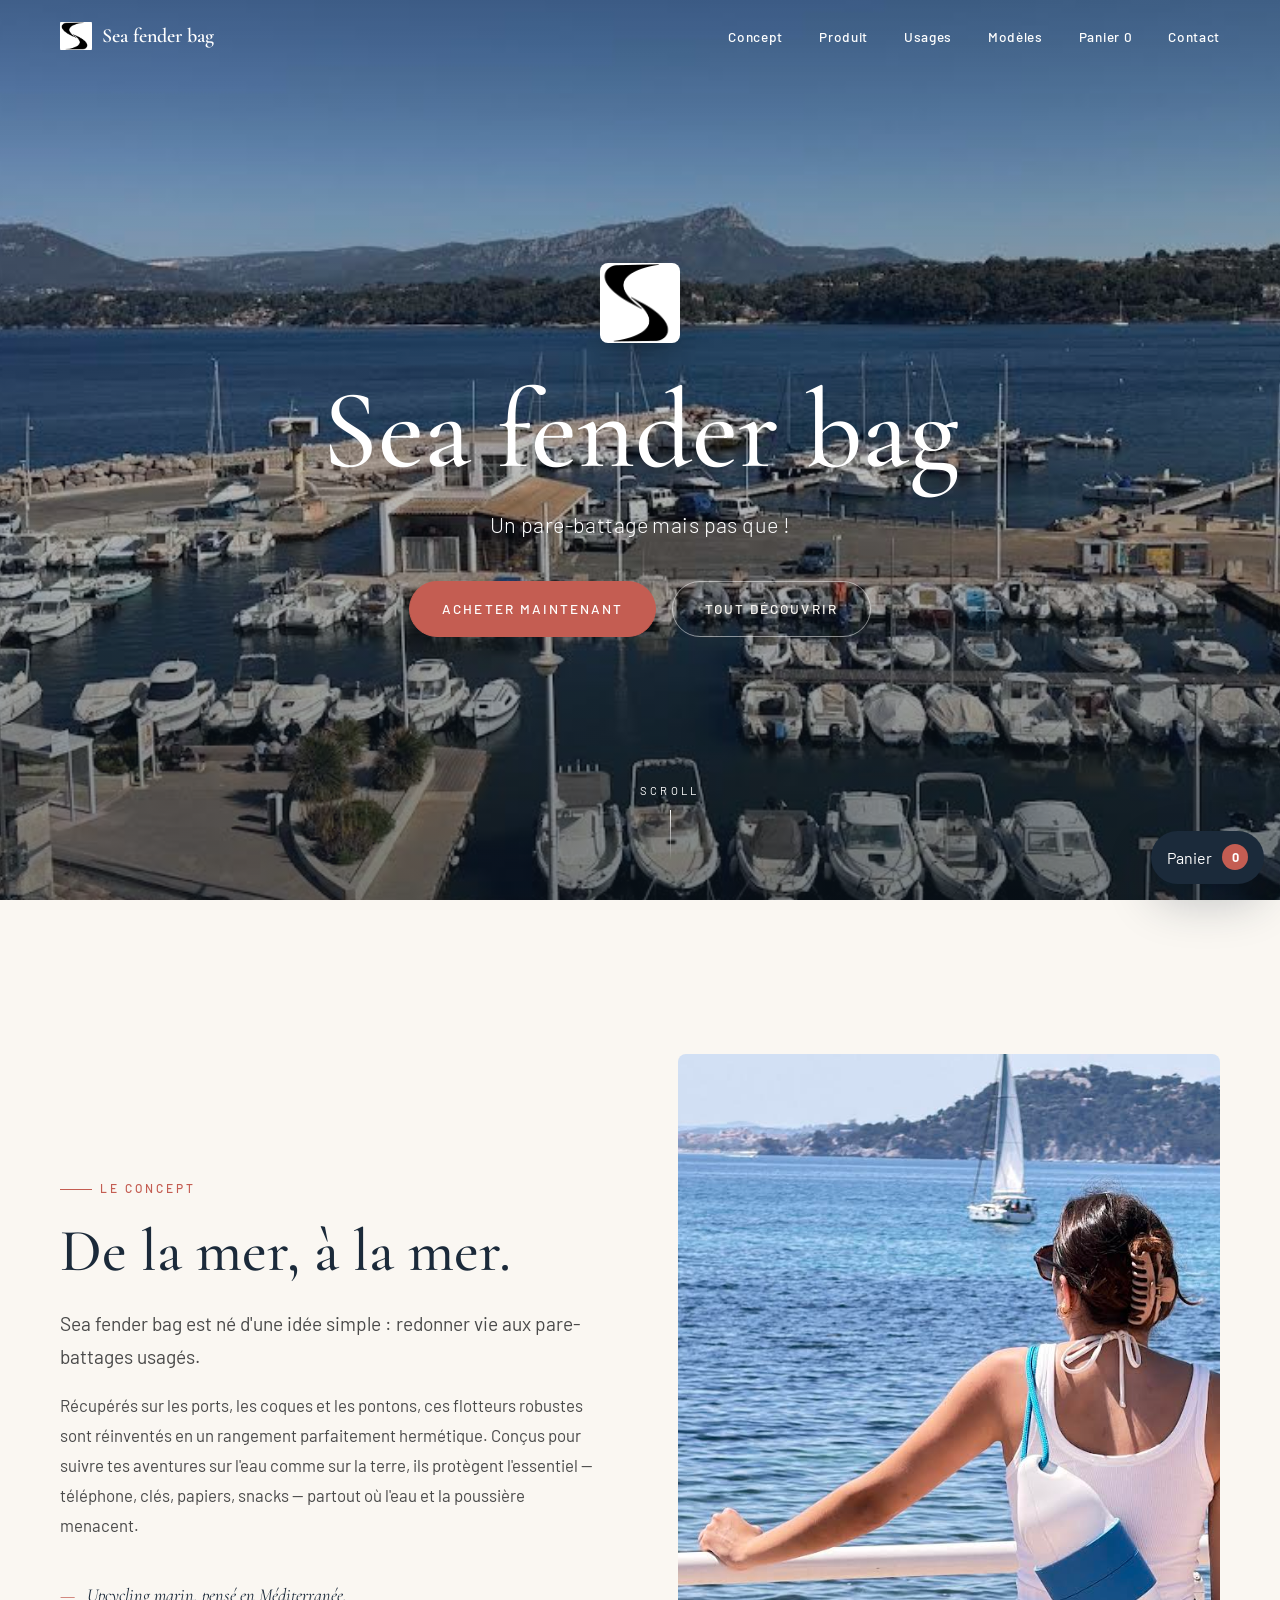
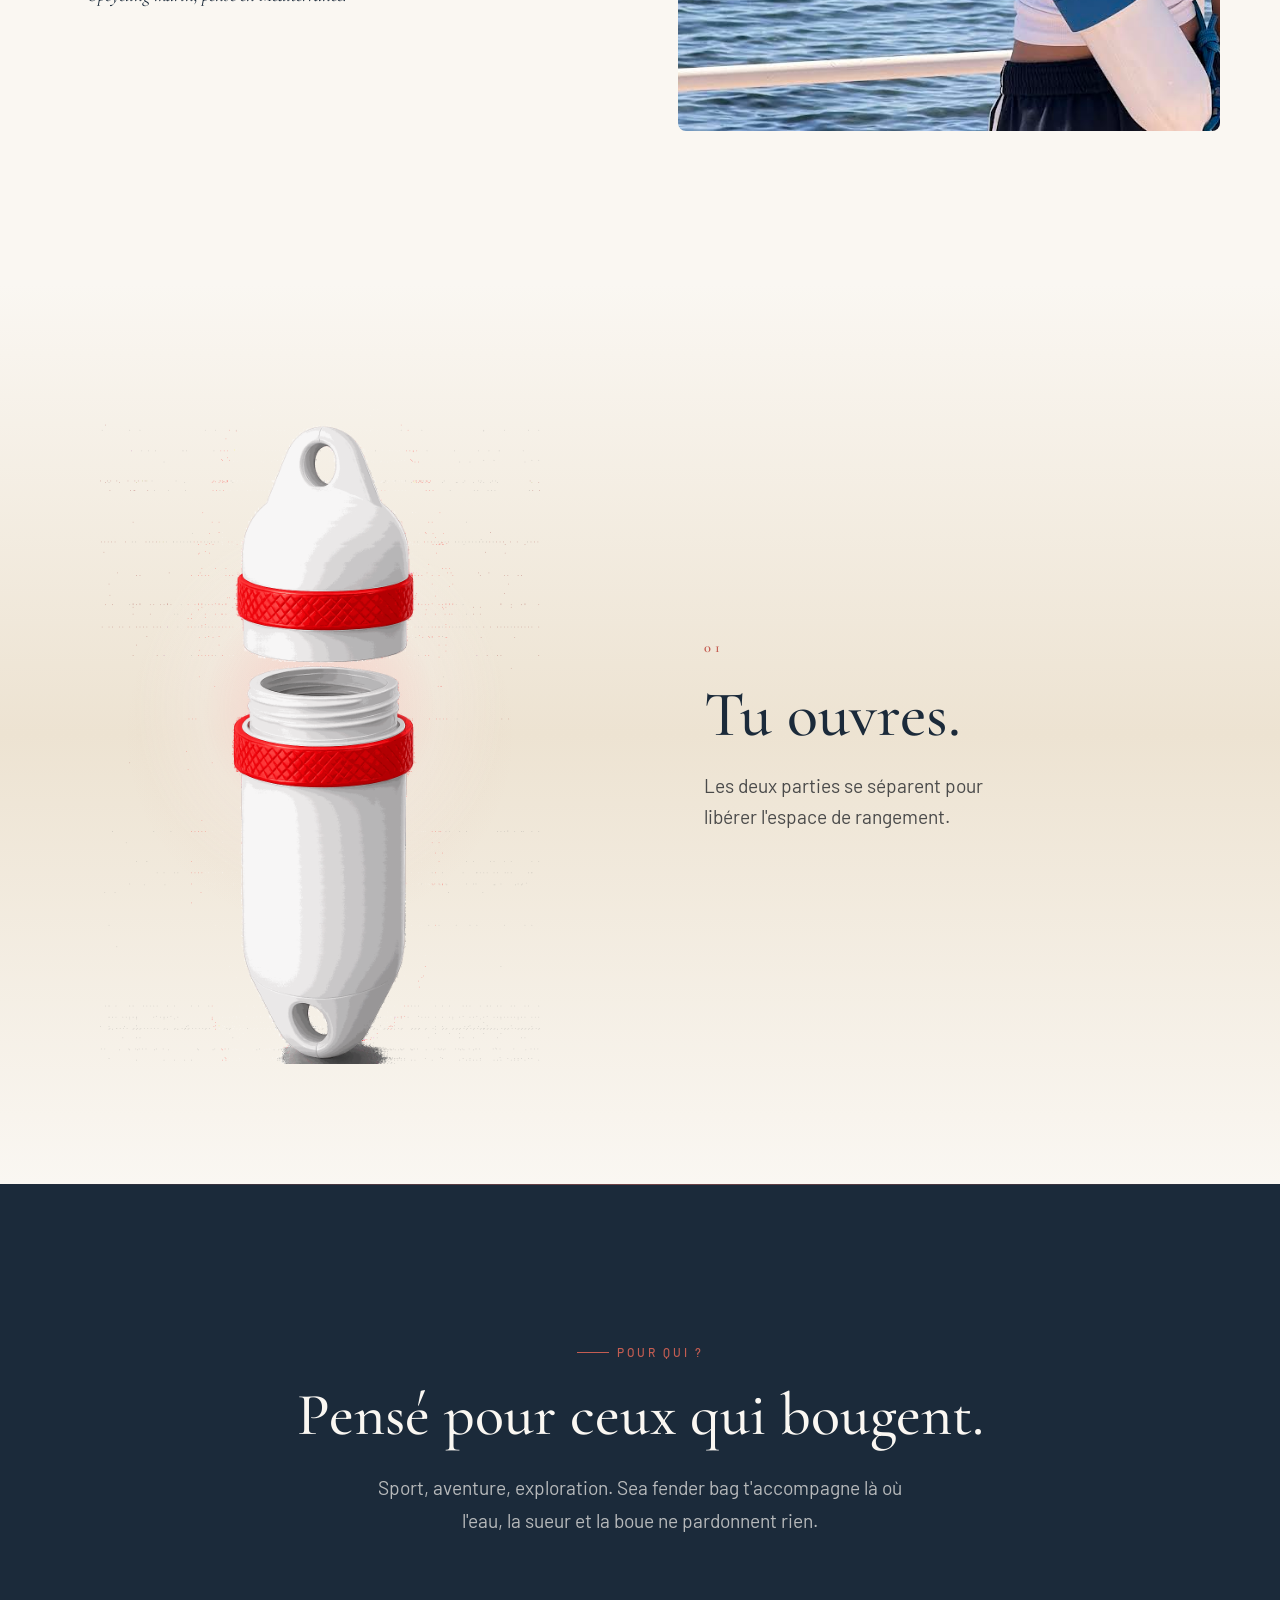
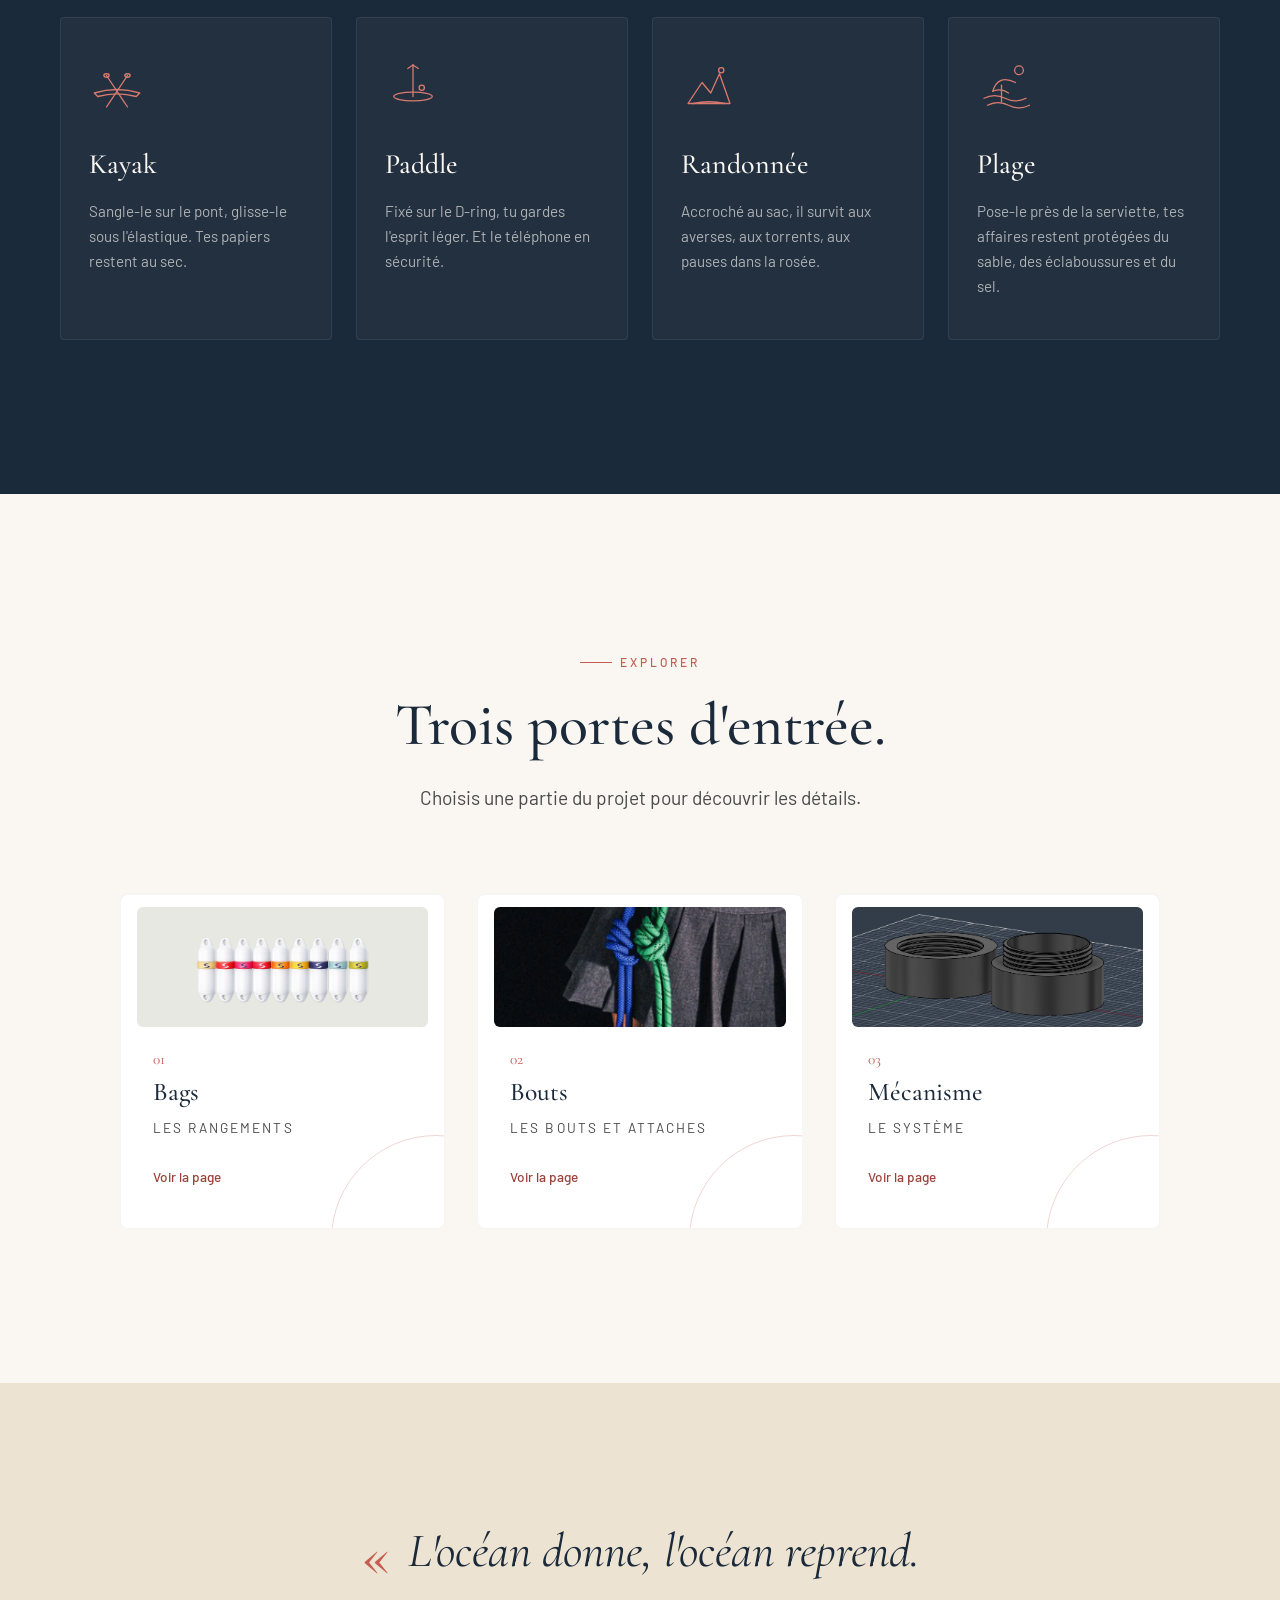
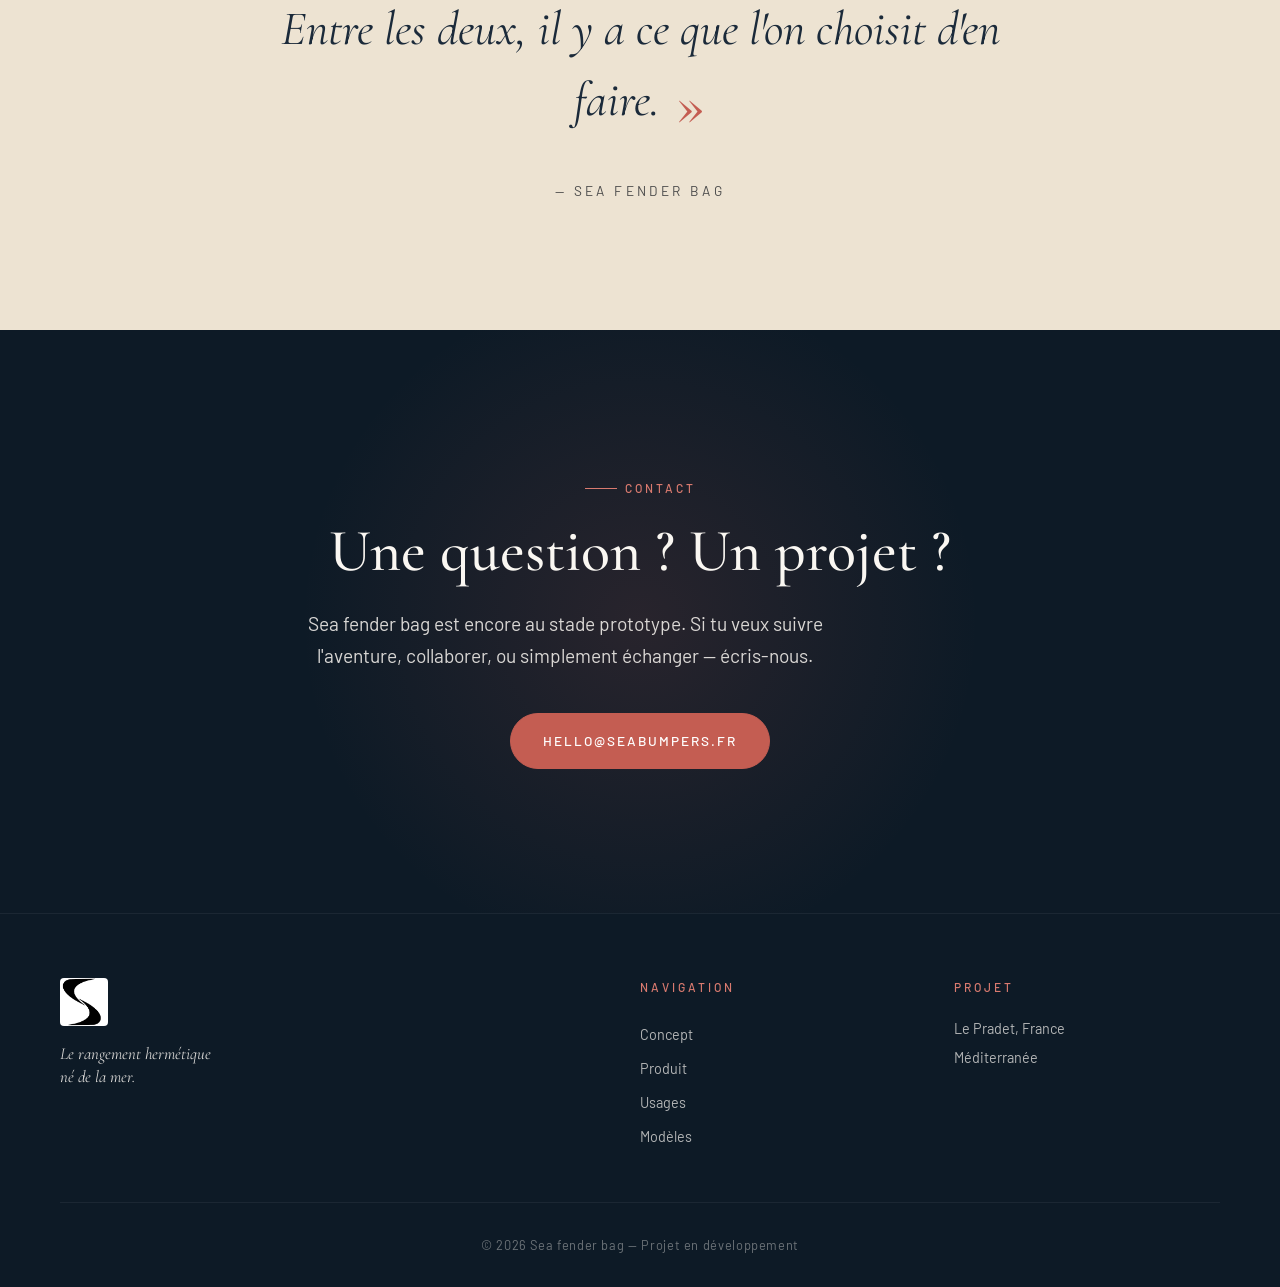
==== commit 4b2b6773: "Ajouter la video au survol paddle" ====
--- a/index.html
+++ b/index.html
@@ -196,7 +196,11 @@
           <p class="usage__text">Sangle-le sur le pont, glisse-le sous l'élastique. Tes papiers restent au sec.</p>
         </article>
 
-        <article class="usage reveal">
+        <article class="usage usage--video reveal" tabindex="0">
+          <video class="usage__video" muted loop playsinline preload="metadata" aria-hidden="true">
+            <source src="assets/videos/usage-paddle.mov" type="video/mp4">
+            <source src="assets/videos/usage-paddle.mov" type="video/quicktime">
+          </video>
           <div class="usage__icon">
             <svg viewBox="0 0 64 64" fill="none" stroke="currentColor" stroke-width="1.5" stroke-linecap="round" stroke-linejoin="round">
               <ellipse cx="32" cy="44" rx="22" ry="5"/>
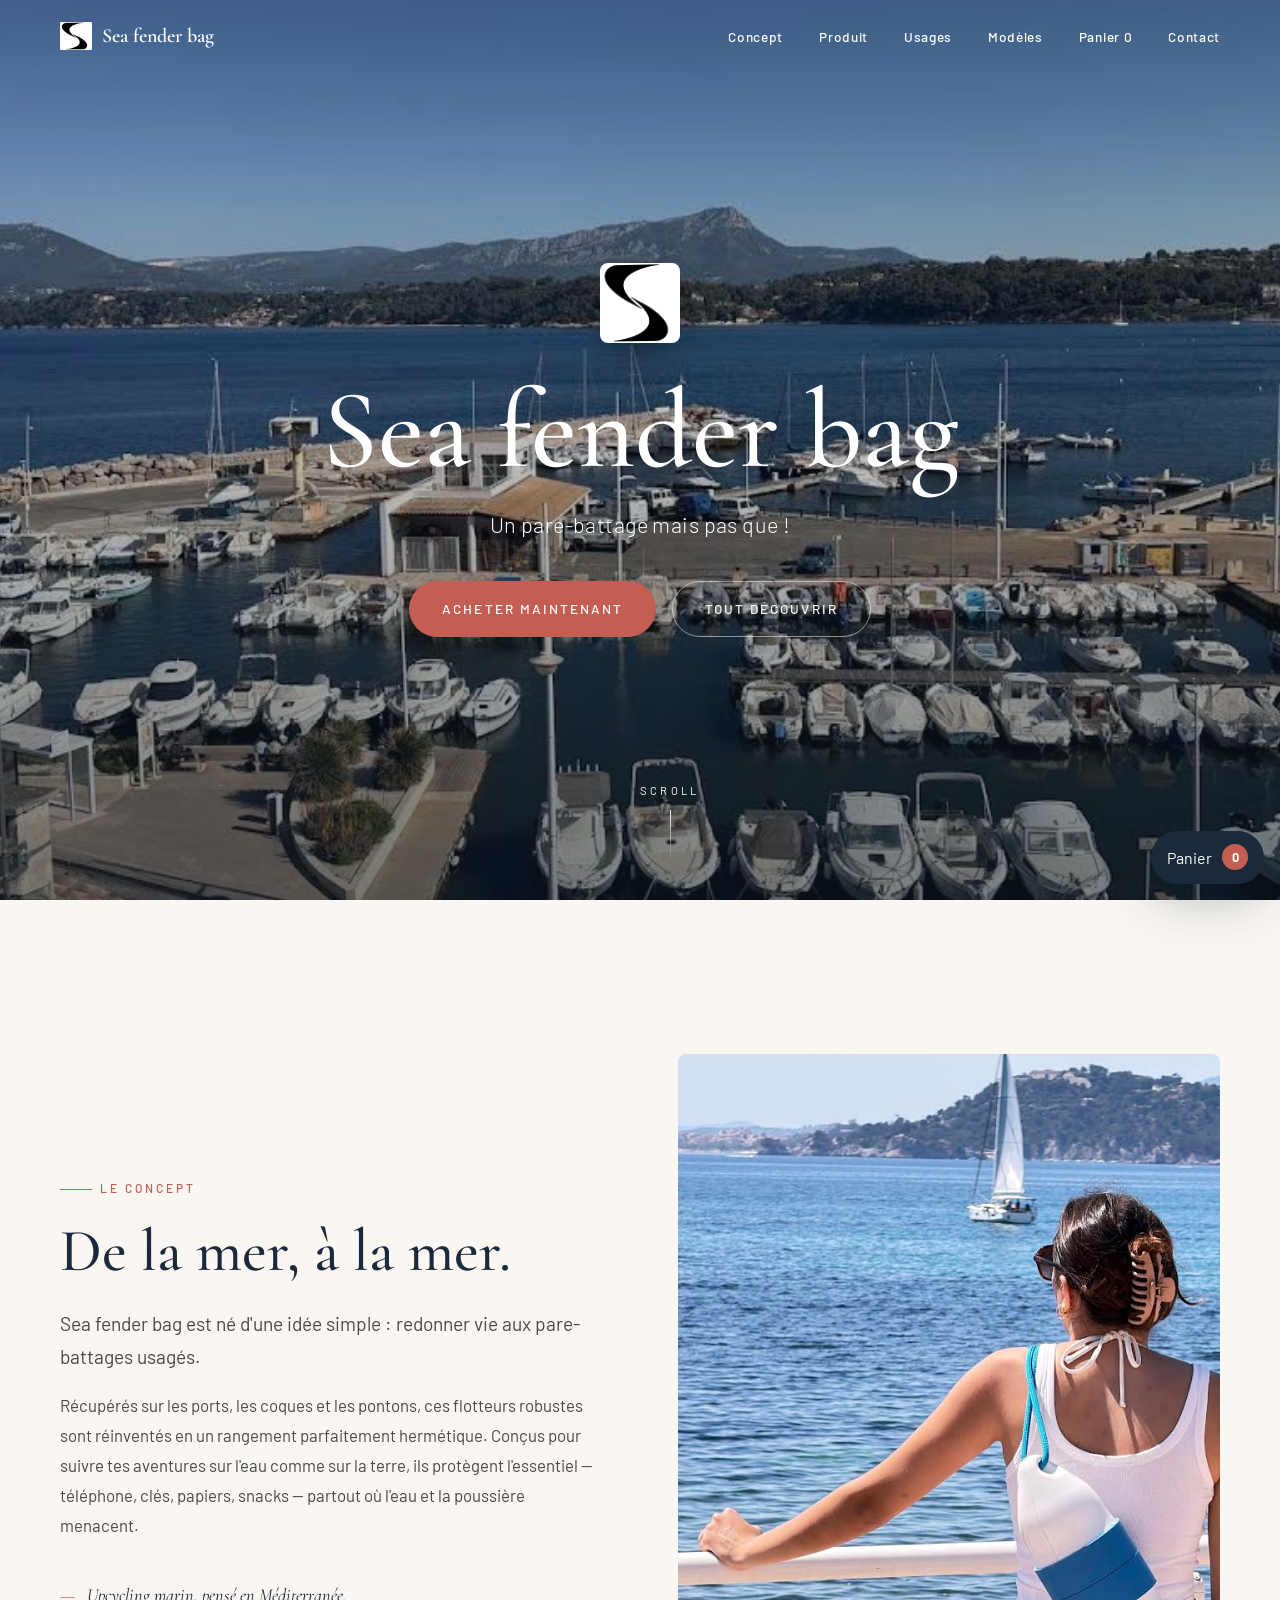
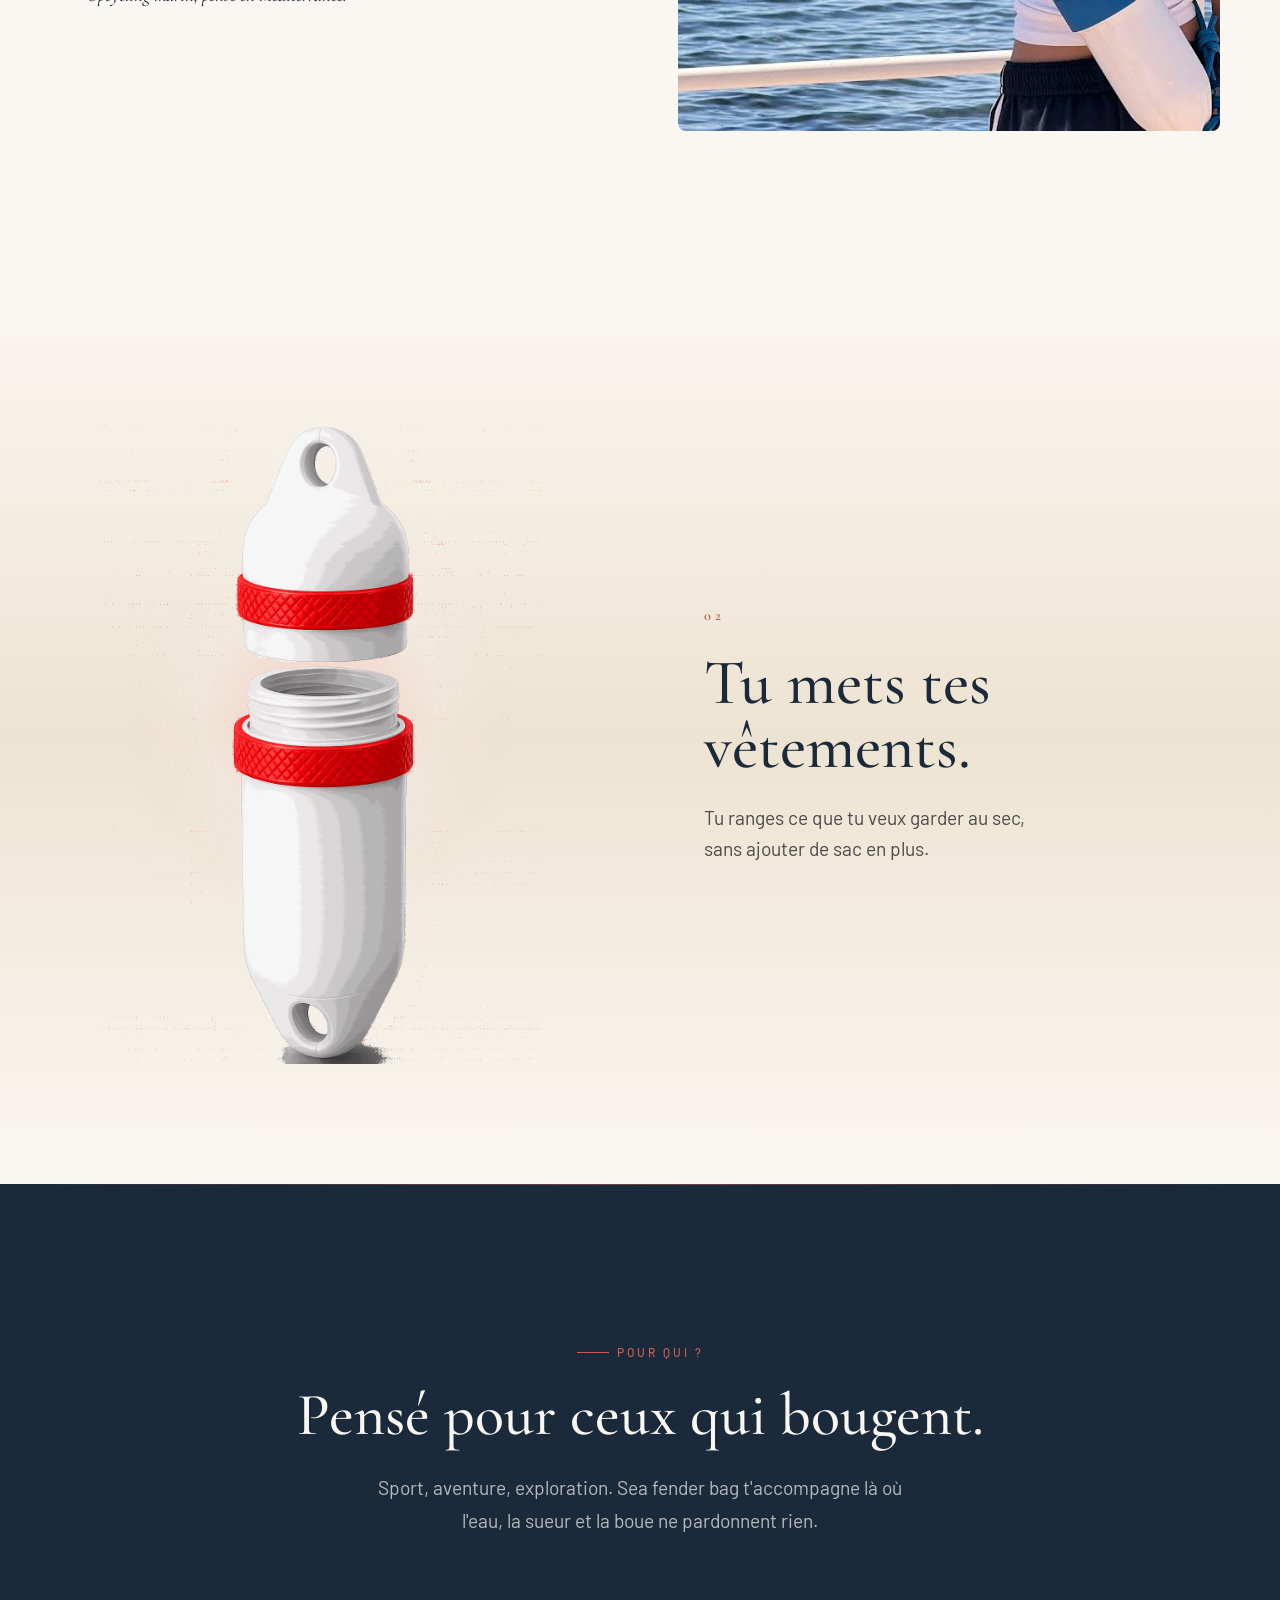
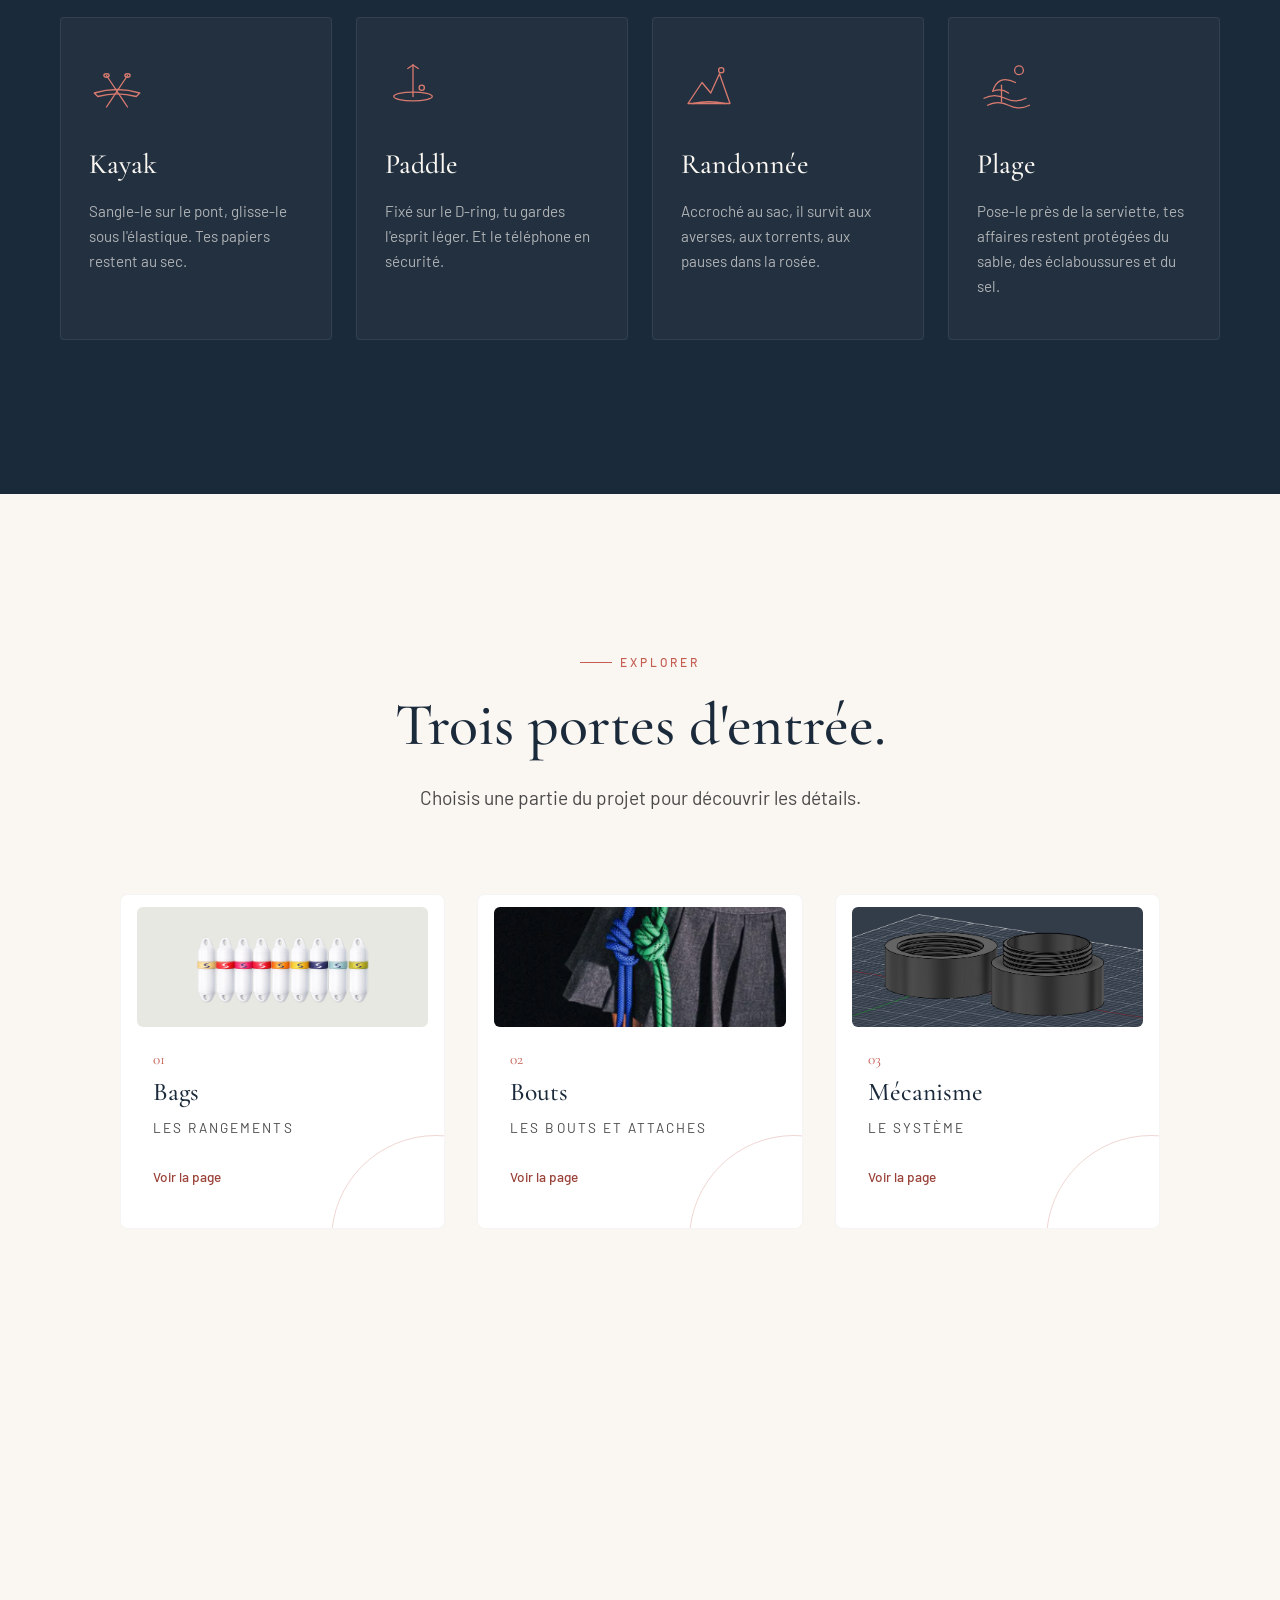
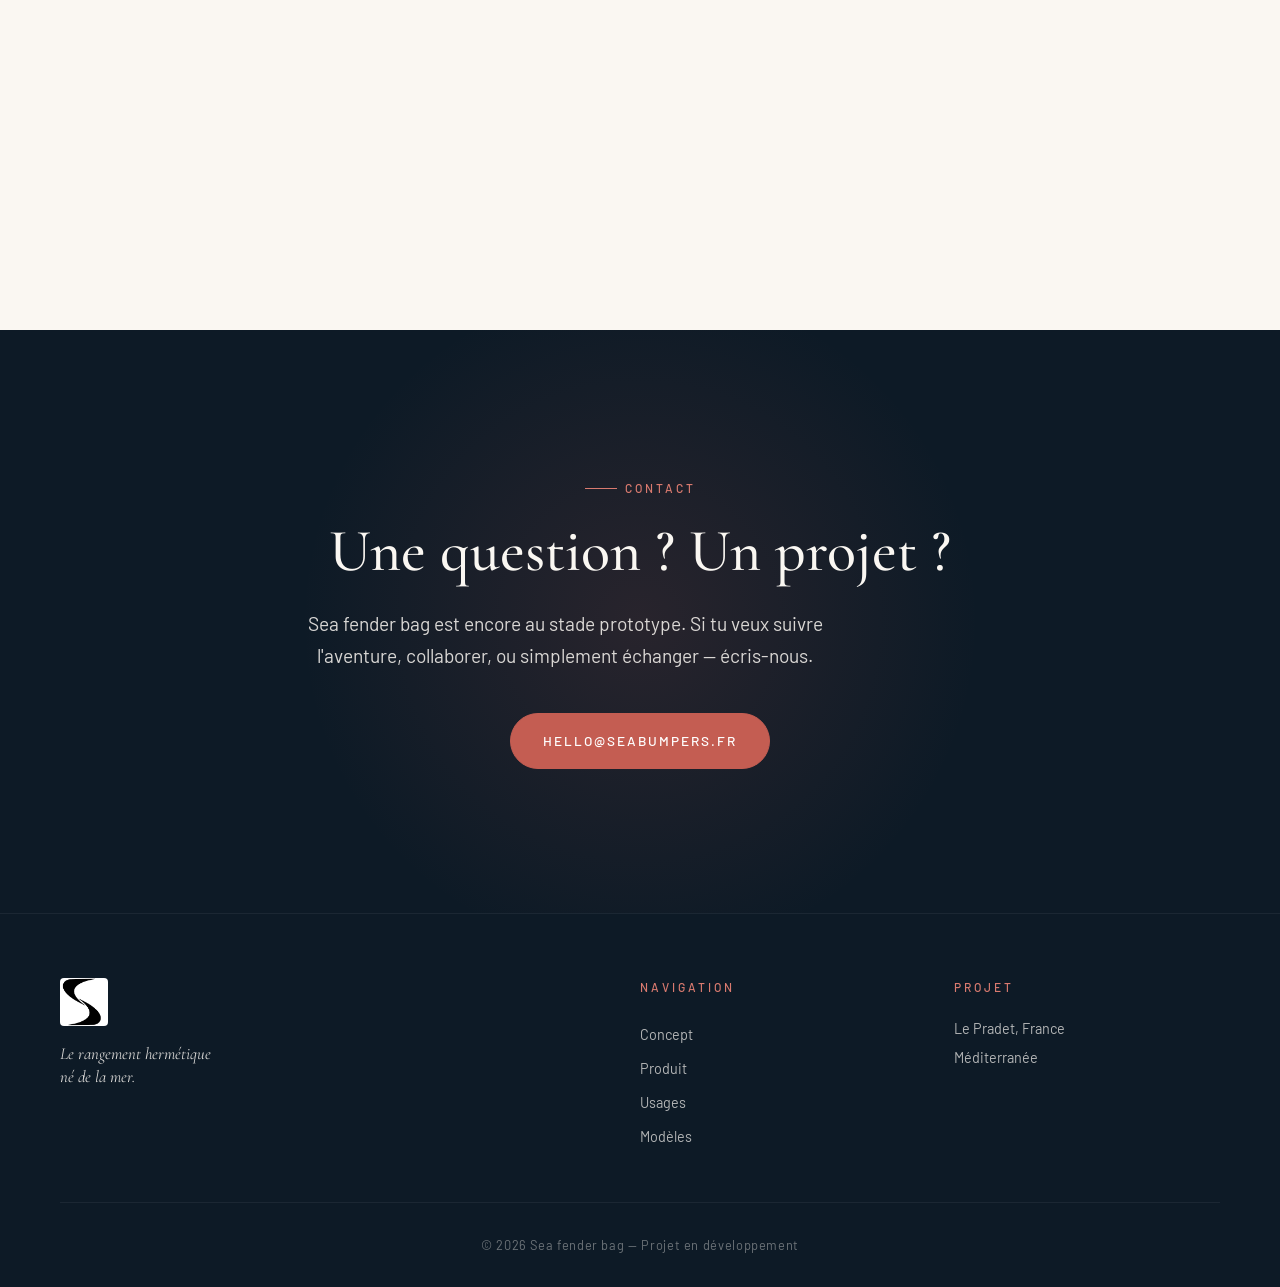
==== commit 5802f7ce: "Ajouter la video au survol randonnee" ====
--- a/index.html
+++ b/index.html
@@ -214,7 +214,11 @@
           <p class="usage__text">Fixé sur le D-ring, tu gardes l'esprit léger. Et le téléphone en sécurité.</p>
         </article>
 
-        <article class="usage reveal">
+        <article class="usage usage--video reveal" tabindex="0">
+          <video class="usage__video" muted loop playsinline preload="metadata" aria-hidden="true">
+            <source src="assets/videos/usage-randonnee.mov" type="video/mp4">
+            <source src="assets/videos/usage-randonnee.mov" type="video/quicktime">
+          </video>
           <div class="usage__icon">
             <svg viewBox="0 0 64 64" fill="none" stroke="currentColor" stroke-width="1.5" stroke-linecap="round" stroke-linejoin="round">
               <path d="M8 52 L24 28 L34 40 L44 18 L56 52 Z"/>
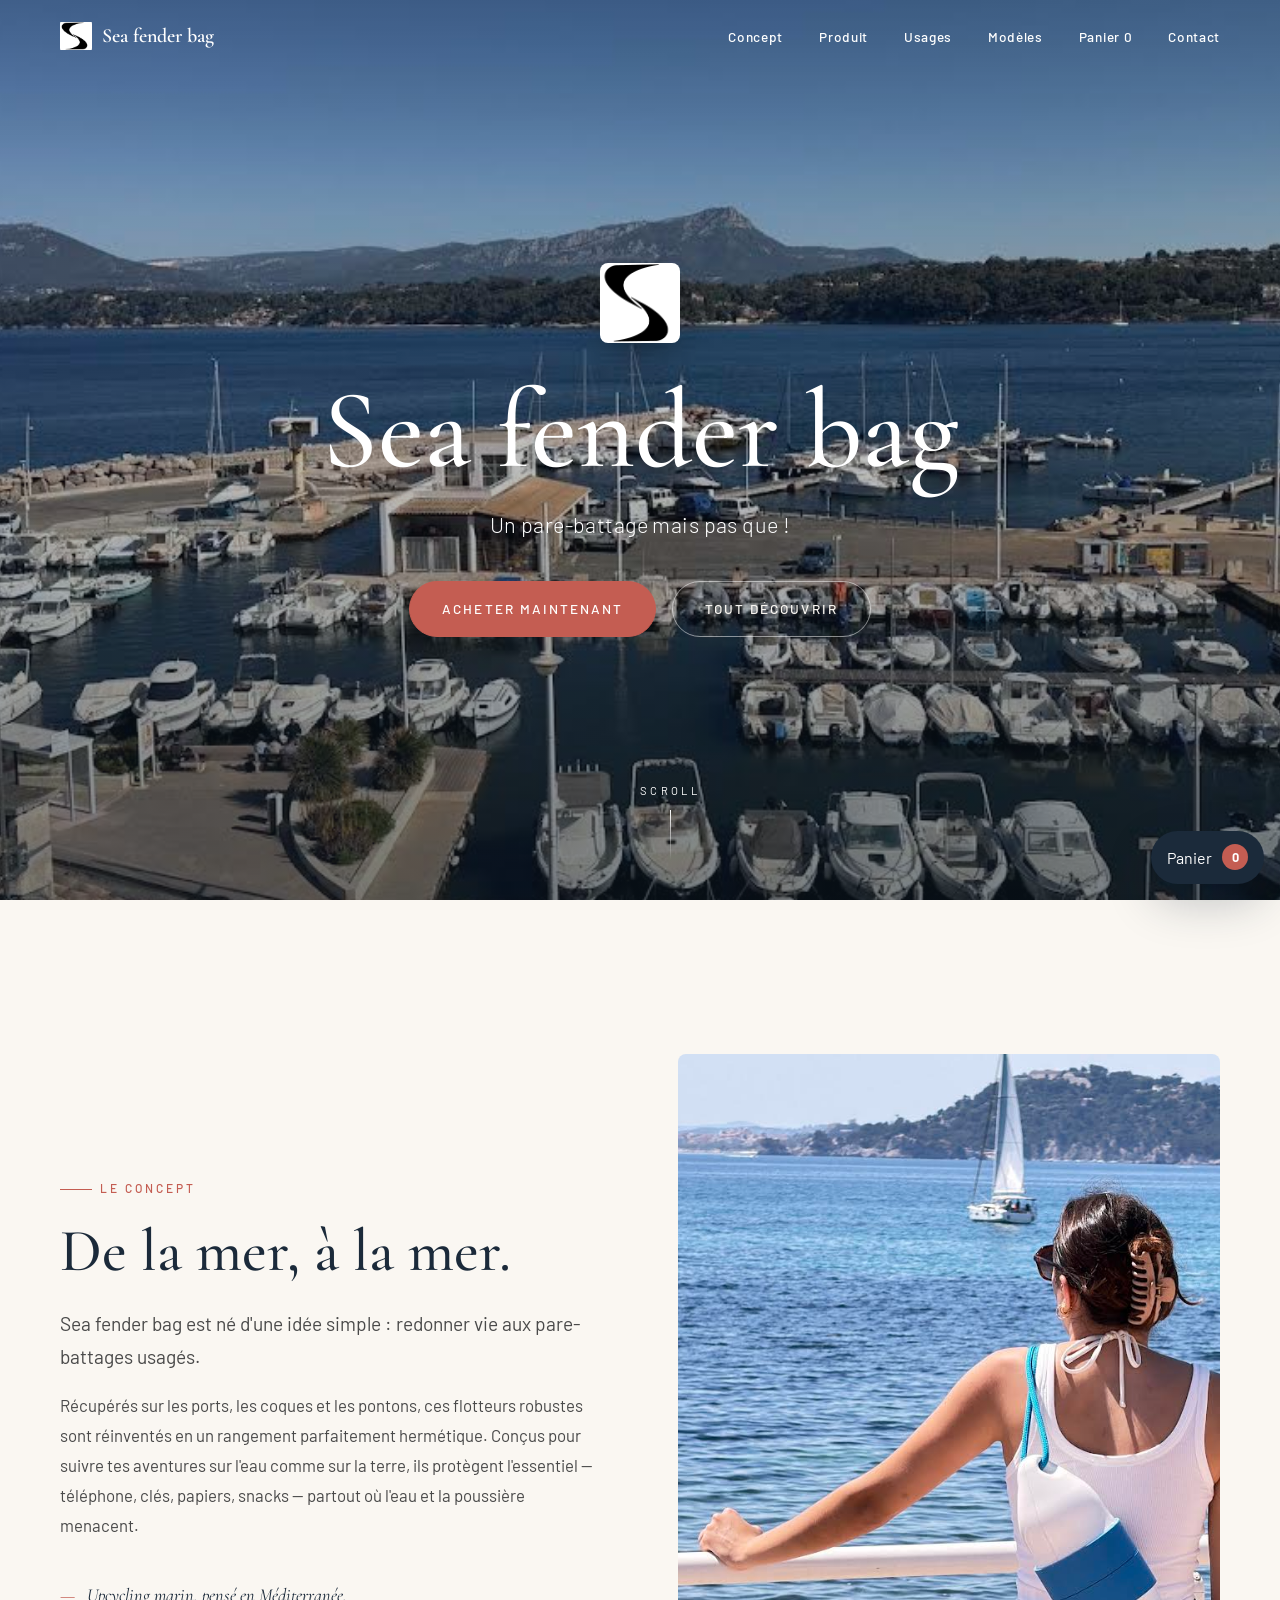
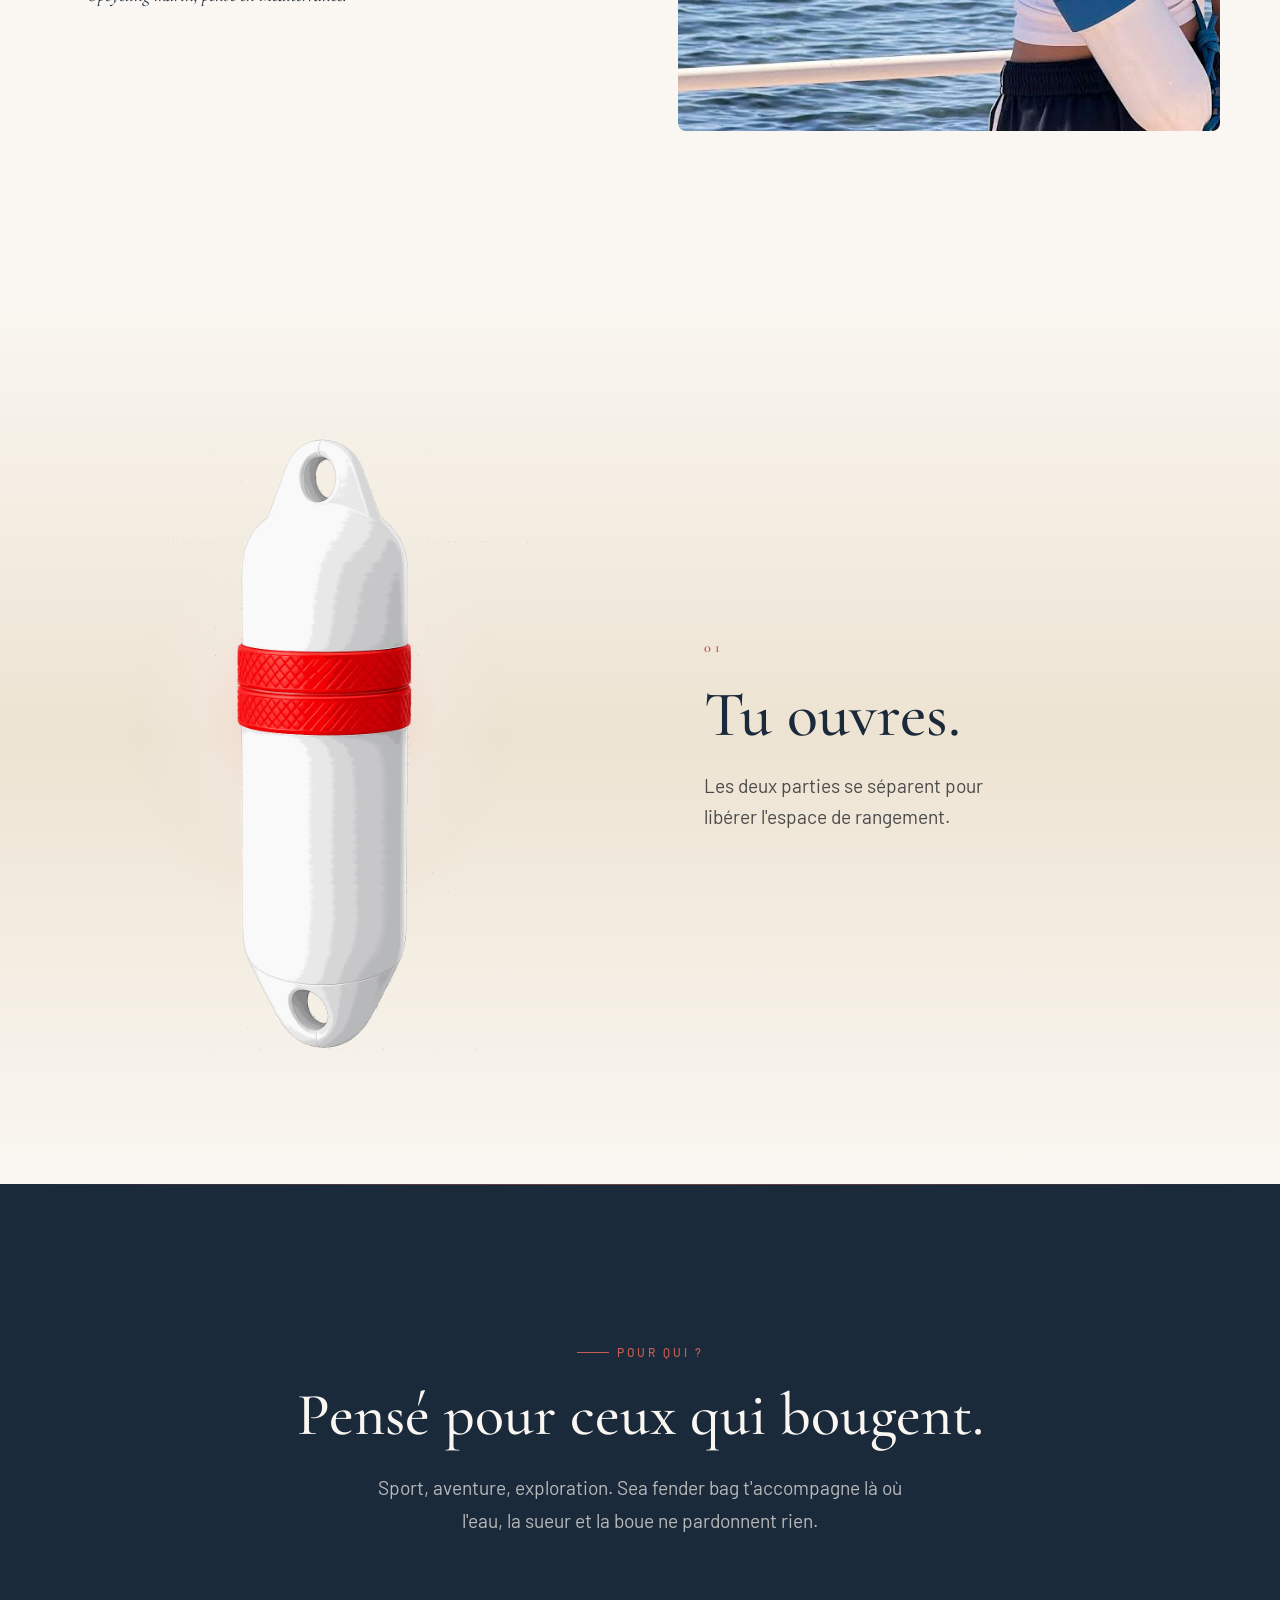
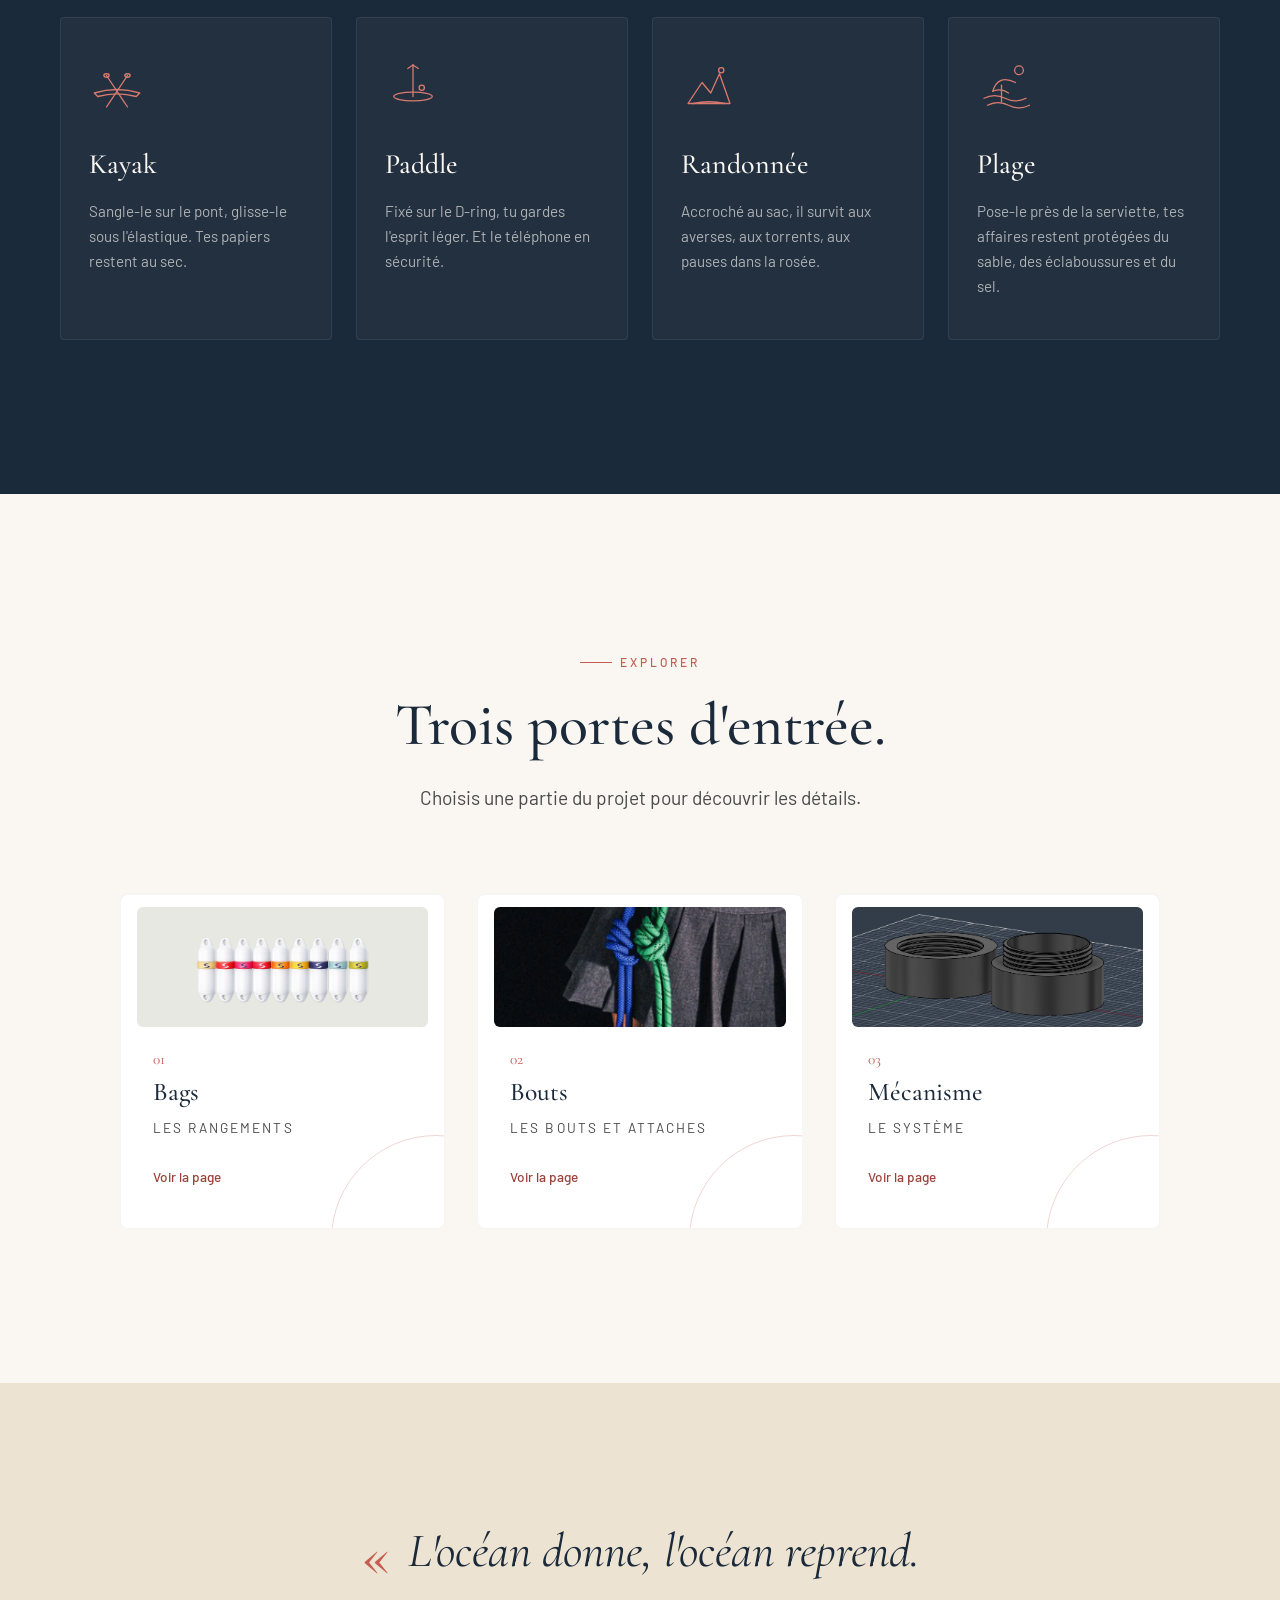
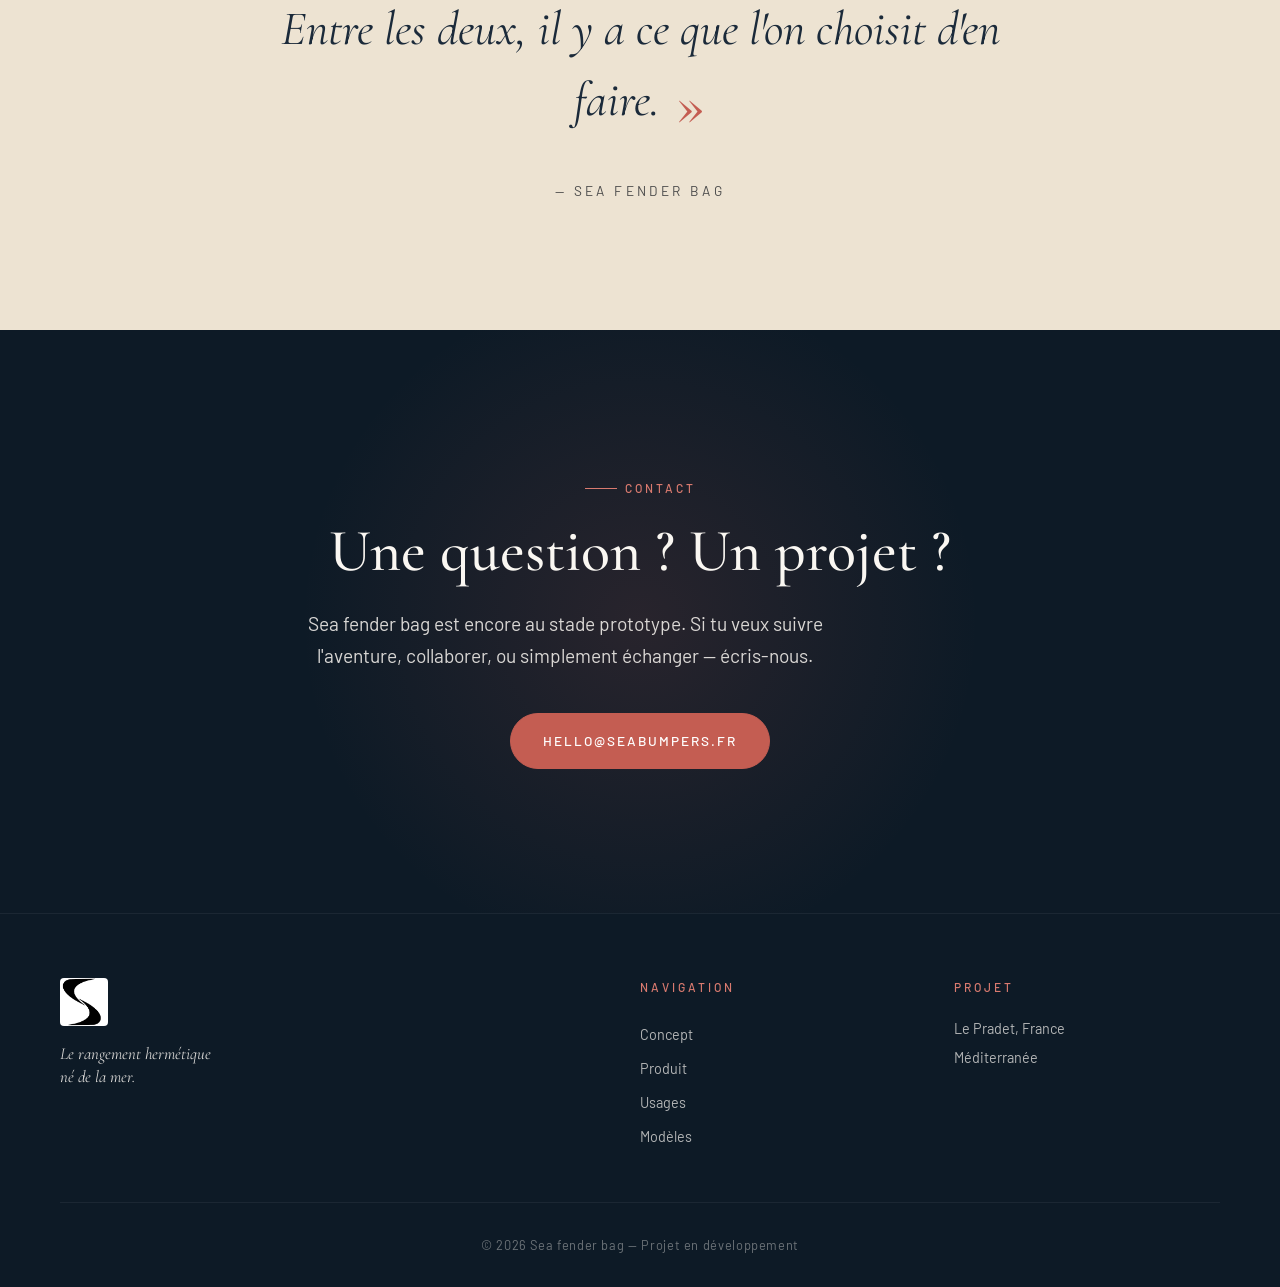
==== commit d4fd6f53: "Ajouter la video au survol kayak" ====
--- a/index.html
+++ b/index.html
@@ -182,7 +182,11 @@
       </div>
 
       <div class="usages__grid">
-        <article class="usage reveal">
+        <article class="usage usage--video reveal" tabindex="0">
+          <video class="usage__video" muted loop playsinline preload="metadata" aria-hidden="true">
+            <source src="assets/videos/usage-kayak.mov" type="video/mp4">
+            <source src="assets/videos/usage-kayak.mov" type="video/quicktime">
+          </video>
           <div class="usage__icon">
             <svg viewBox="0 0 64 64" fill="none" stroke="currentColor" stroke-width="1.5" stroke-linecap="round" stroke-linejoin="round">
               <path d="M6 40 Q32 32 58 40 L54 44 Q32 38 10 44 Z"/>
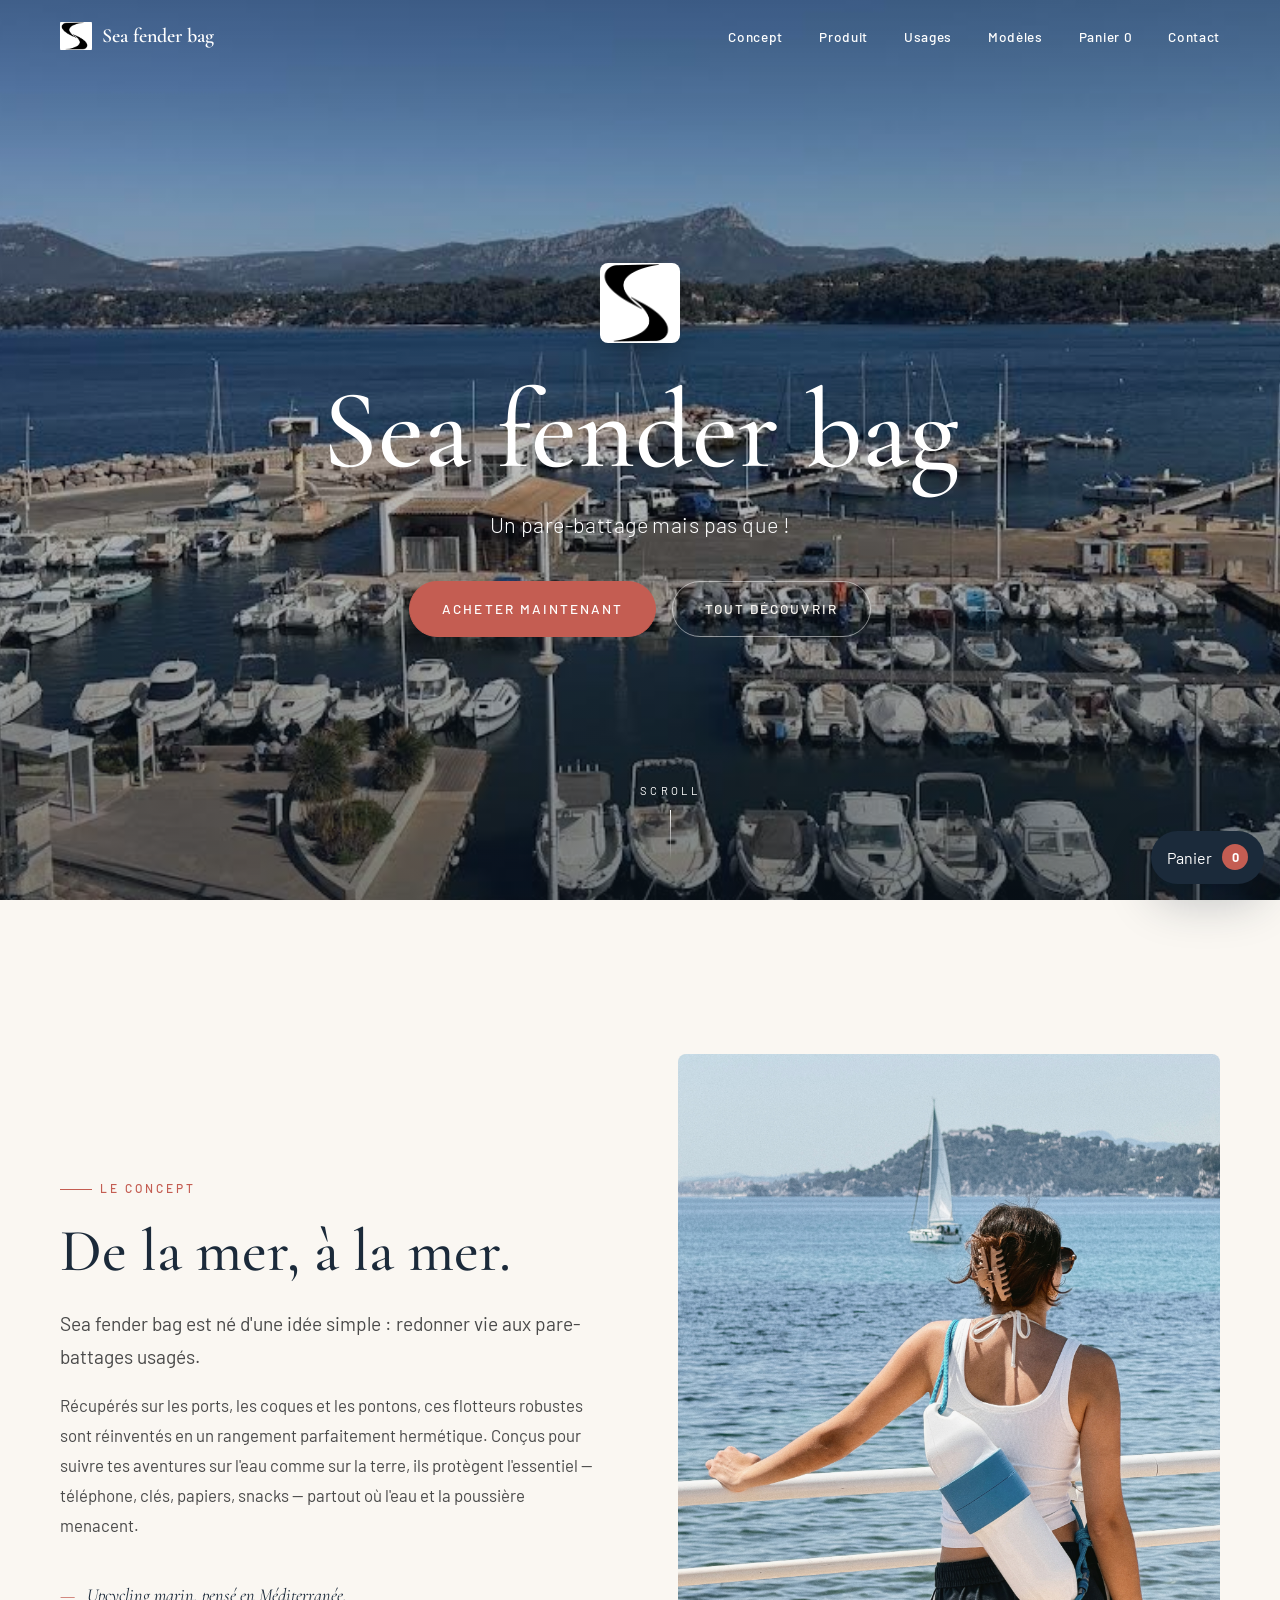
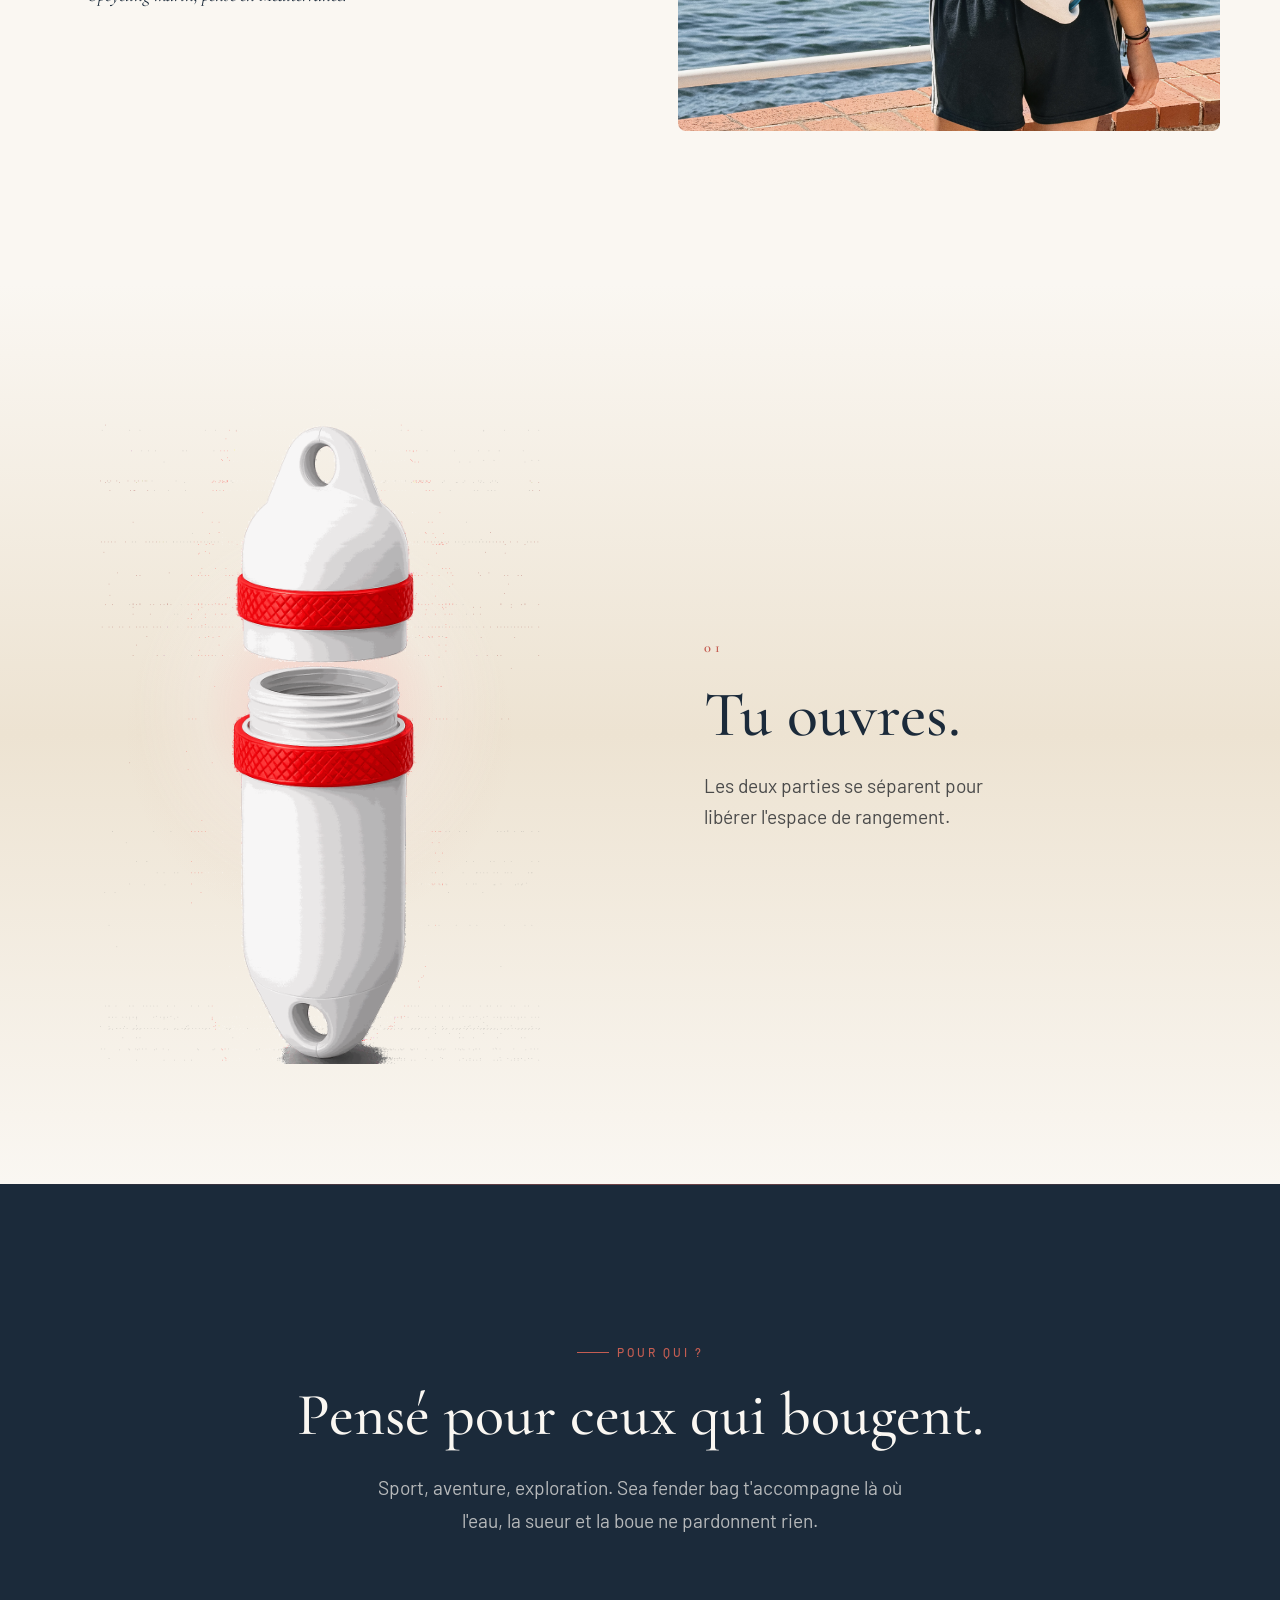
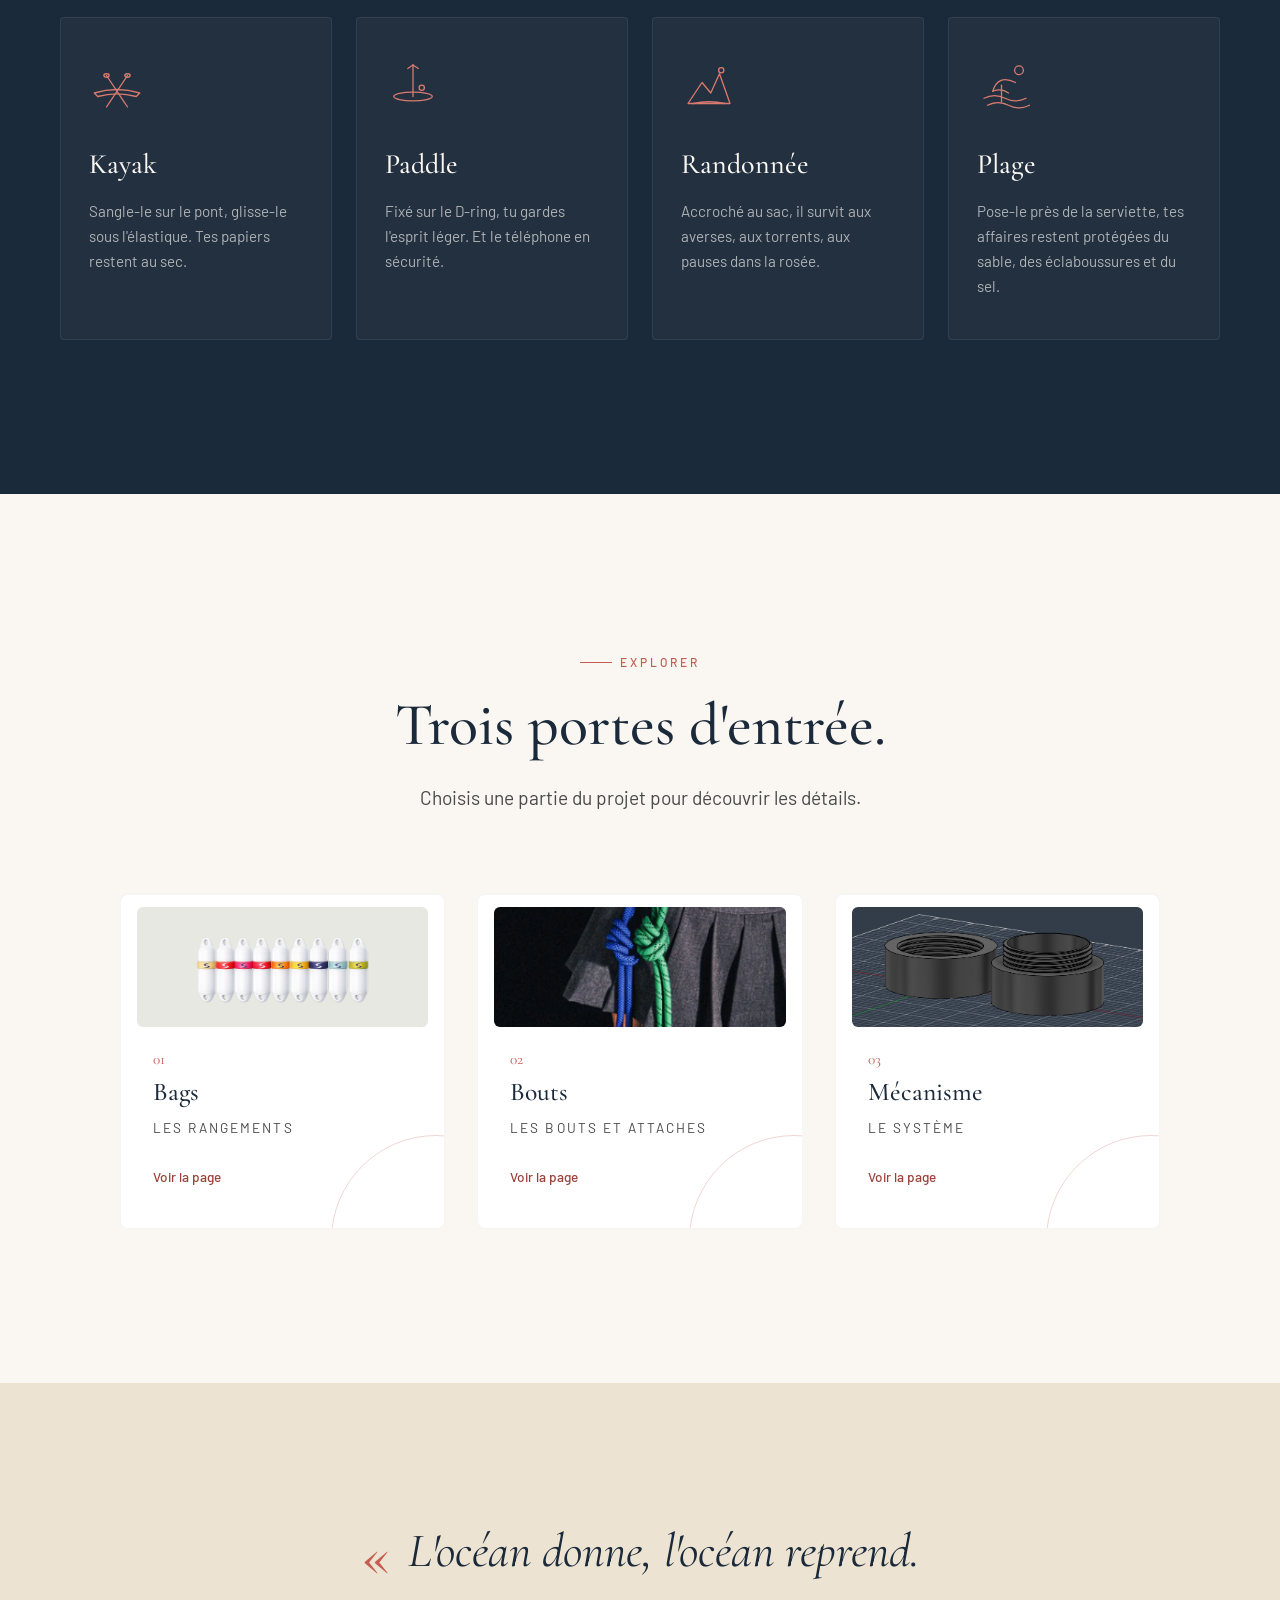
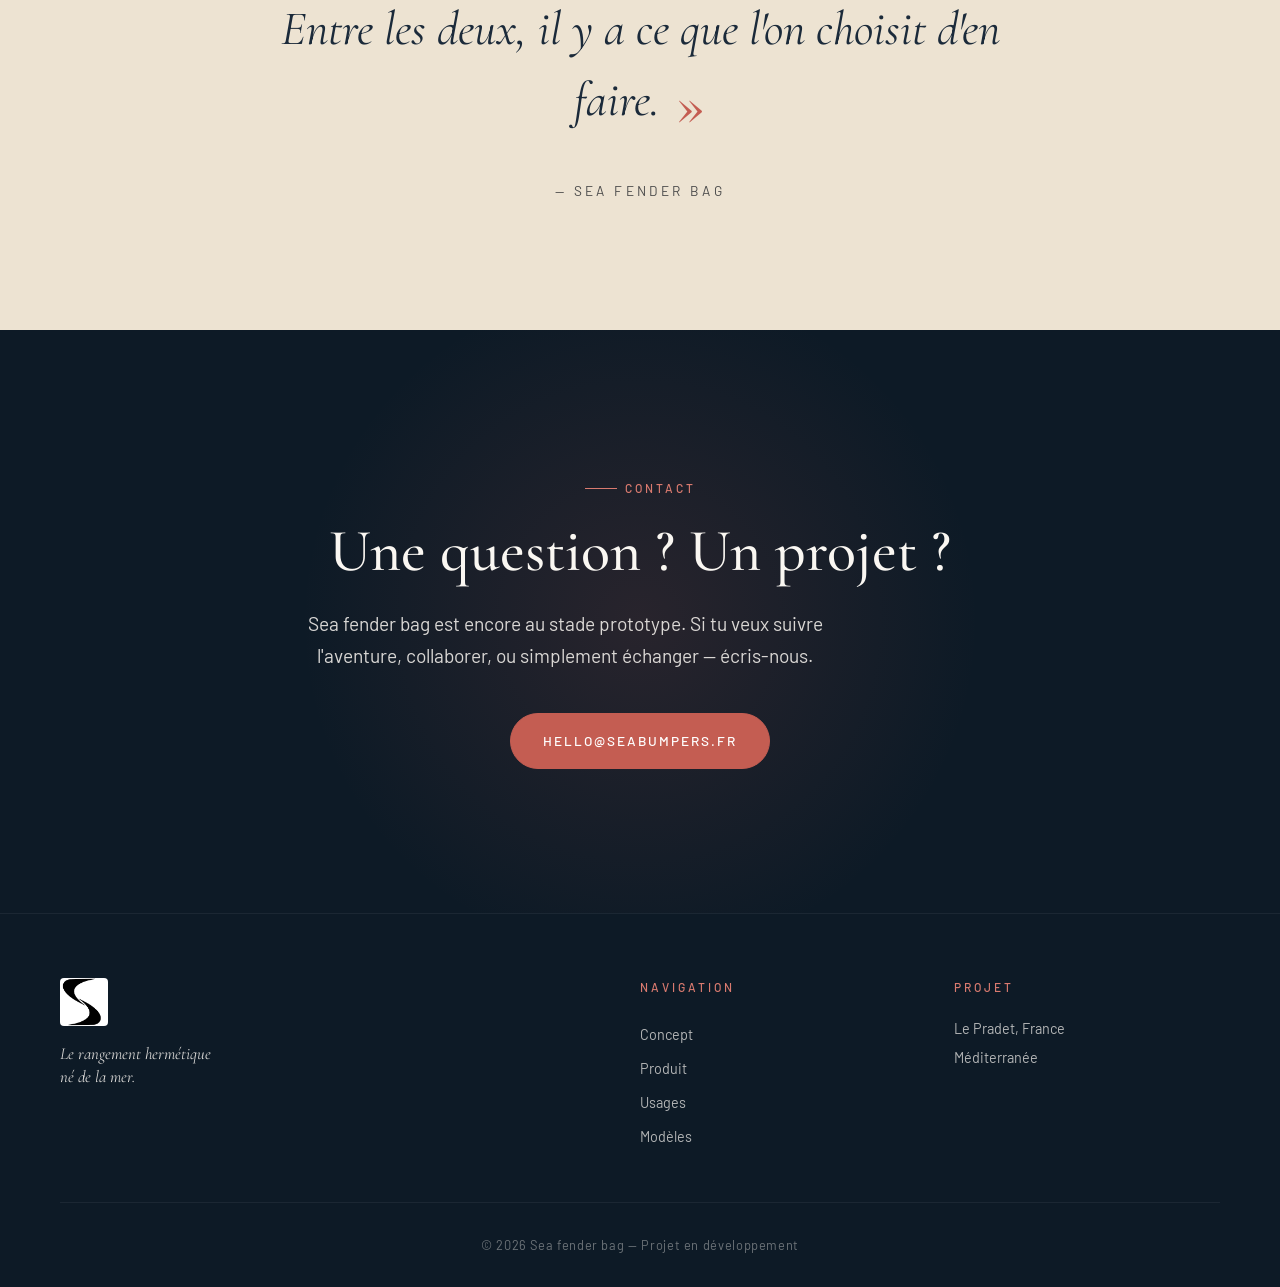
==== commit 556a3244: "Remplacer l image concept" ====
--- a/index.html
+++ b/index.html
@@ -10,7 +10,7 @@
   <meta name="robots" content="index, follow">
   <meta property="og:title" content="Sea Funder bag | Sea fender bag">
   <meta property="og:description" content="Un rangement hermétique né de la mer, fabriqué à partir de pare-battages marins recyclés.">
-  <meta property="og:image" content="assets/images/concept-sea-view.jpg">
+  <meta property="og:image" content="assets/images/concept-sea-view-portrait.jpg">
   <meta property="og:type" content="website">
   <link rel="canonical" href="https://zozogamer.github.io/sea-fender-bag/">
   <script type="application/ld+json">
@@ -132,7 +132,7 @@
           </p>
         </div>
         <div class="concept__visual reveal">
-          <div class="concept__photo" style="background-image: url('assets/images/concept-sea-view.jpg');"></div>
+          <div class="concept__photo" style="background-image: url('assets/images/concept-sea-view-portrait.jpg');"></div>
         </div>
       </div>
     </div>
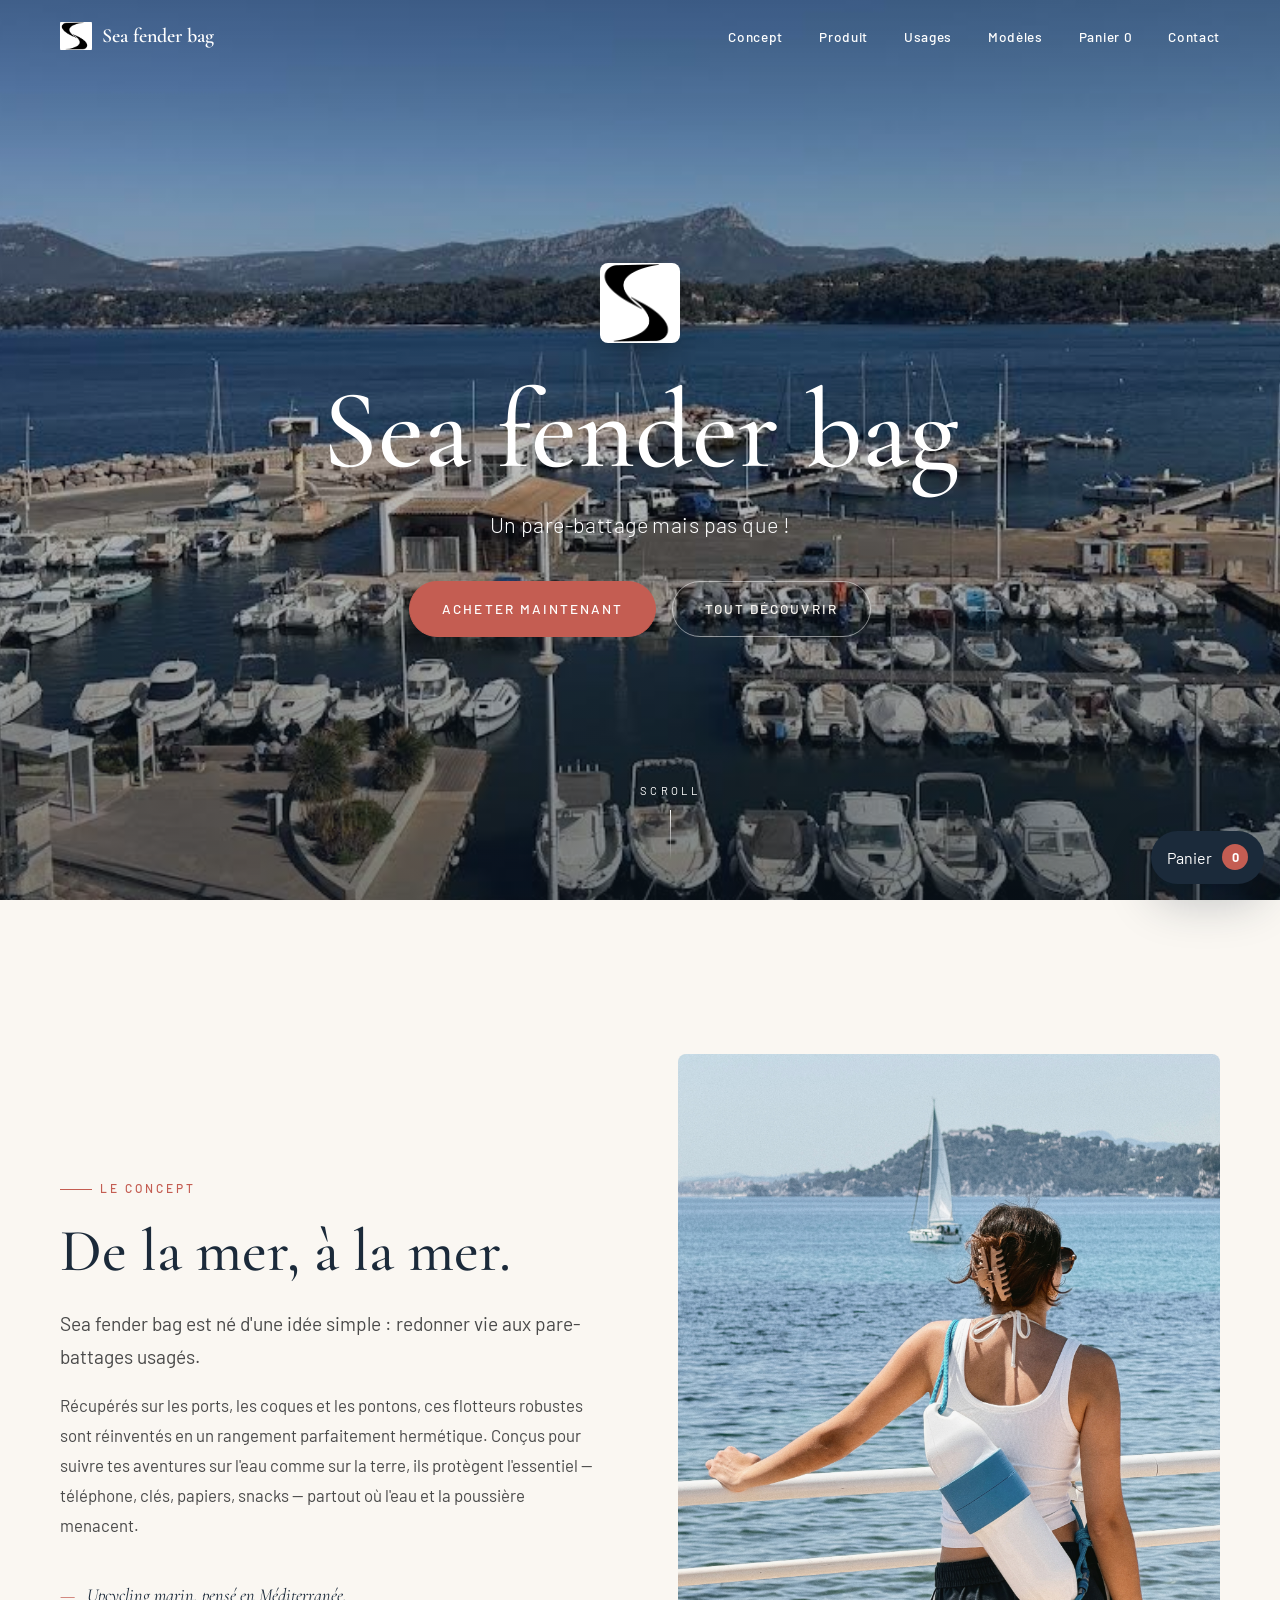
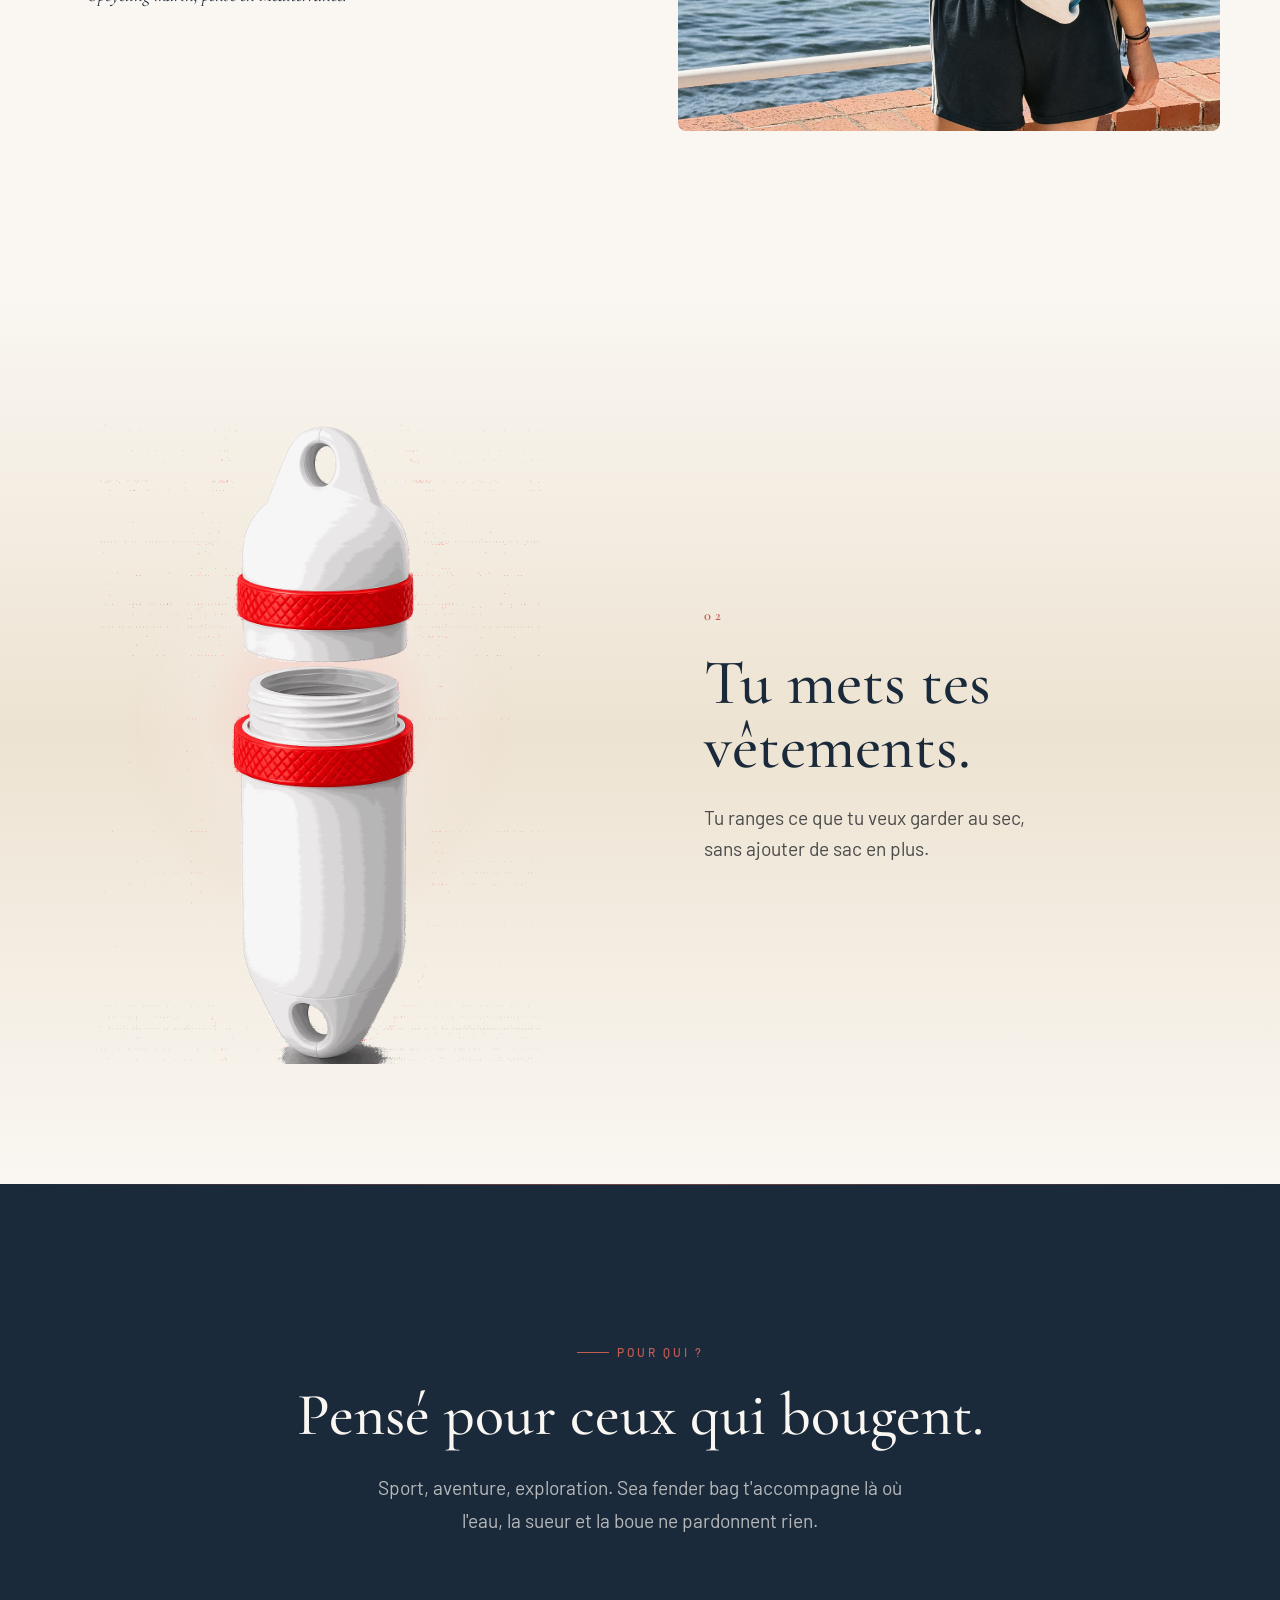
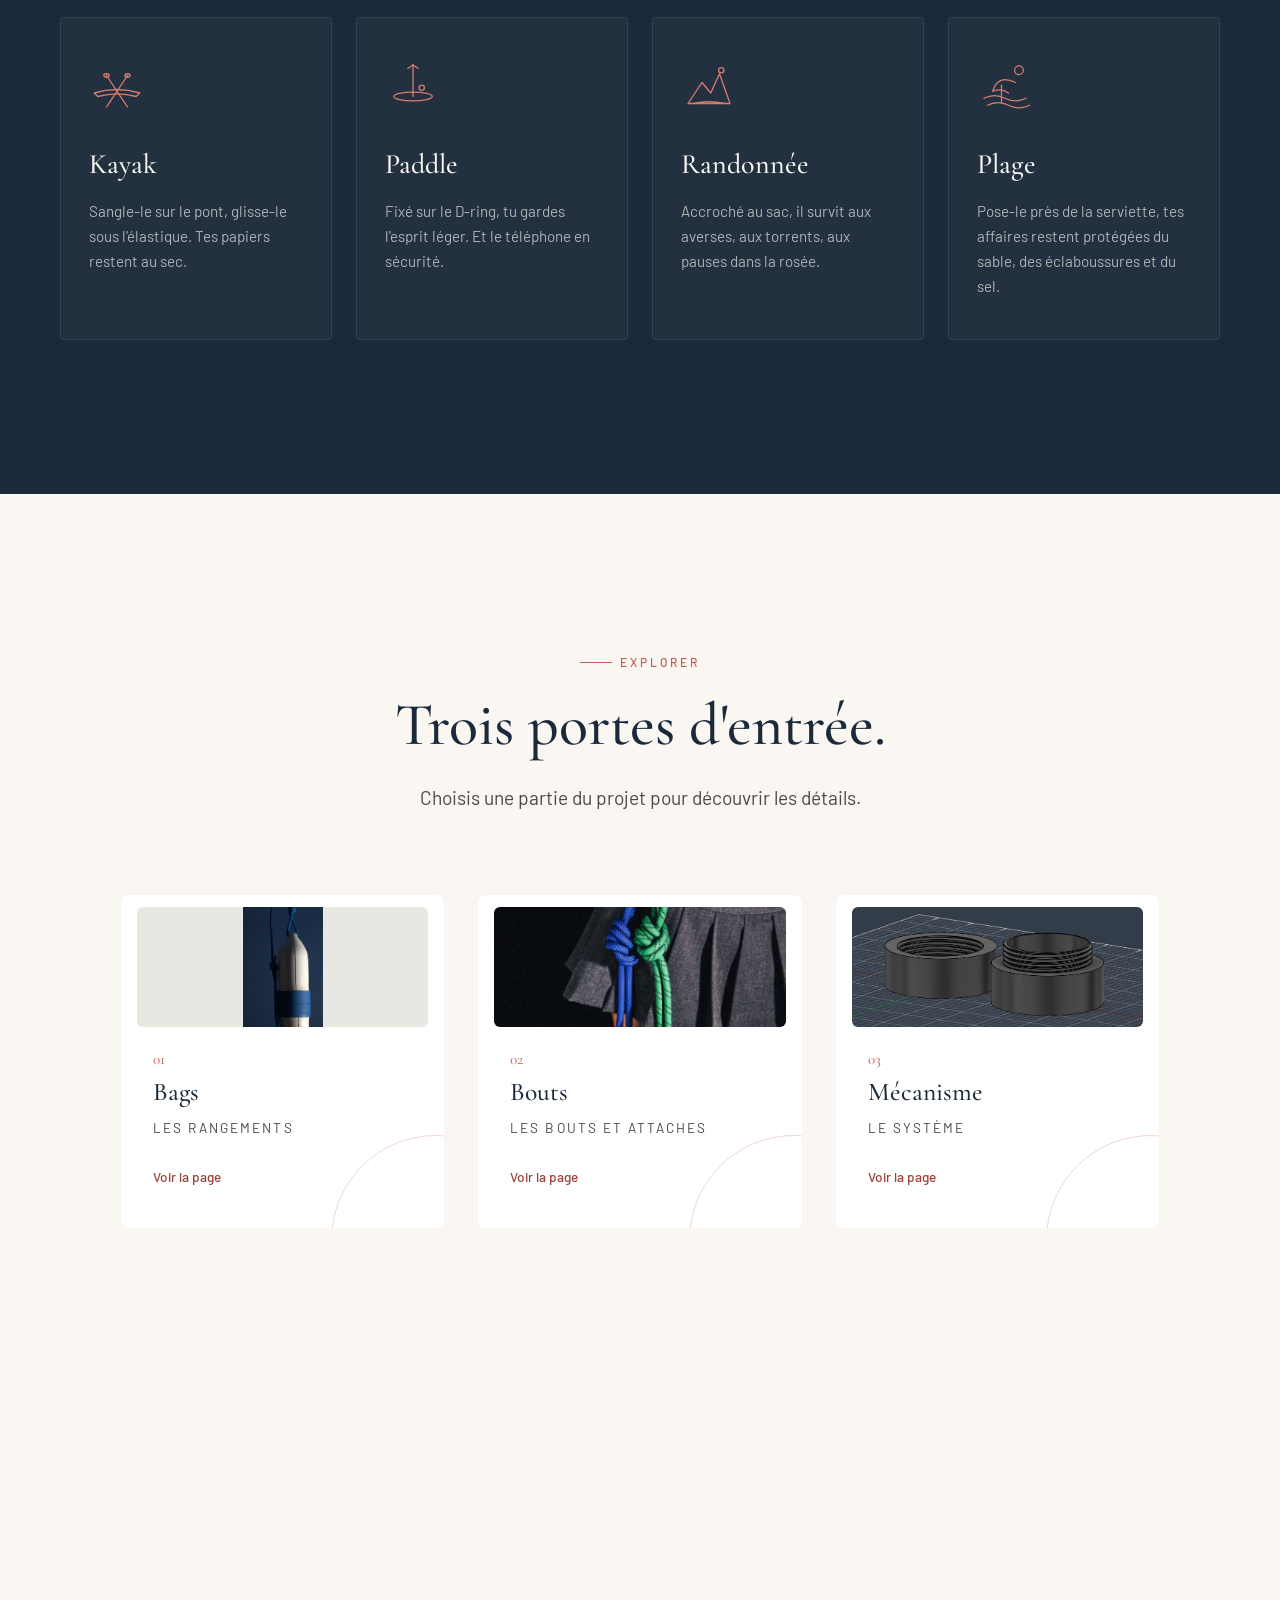
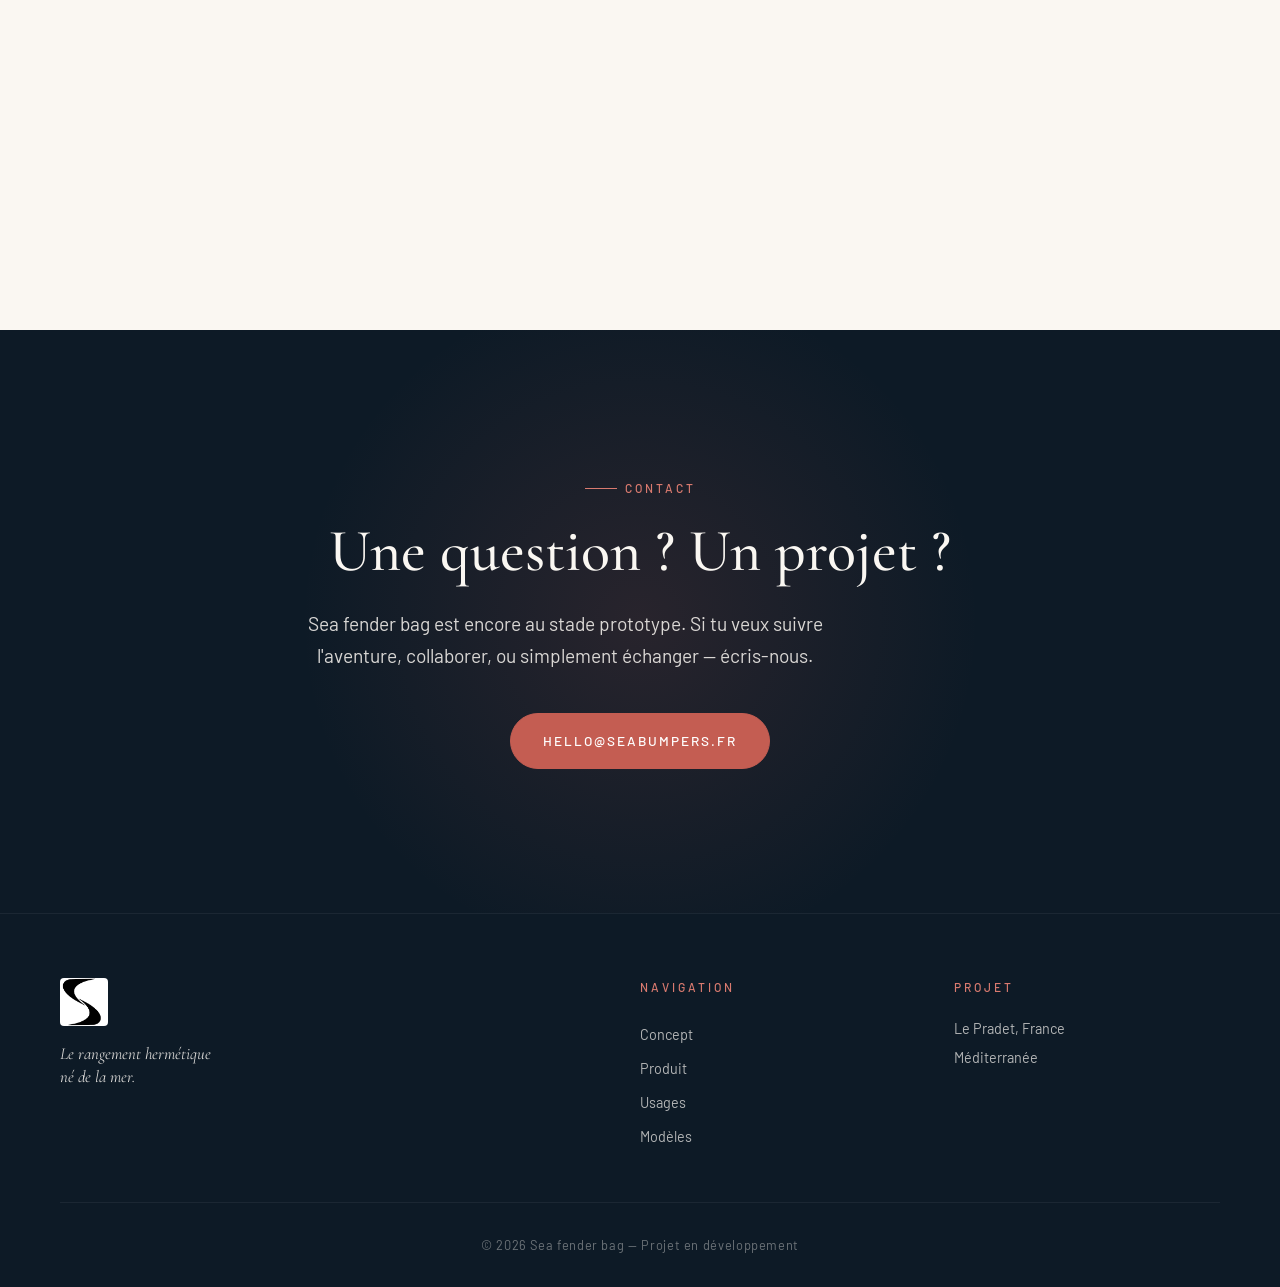
==== commit 78be87a1: "Remplacer la couverture bags" ====
--- a/index.html
+++ b/index.html
@@ -268,7 +268,7 @@
       <div class="modeles__grid">
         <a class="modele modele--choice reveal" href="bags.html">
           <div class="modele__cover">
-            <img src="assets/images/bags-cover.png" alt="">
+            <img src="assets/images/bags-cover-upright.jpg" alt="">
           </div>
           <span class="modele__index">01</span>
           <h3 class="modele__name">Bags</h3>
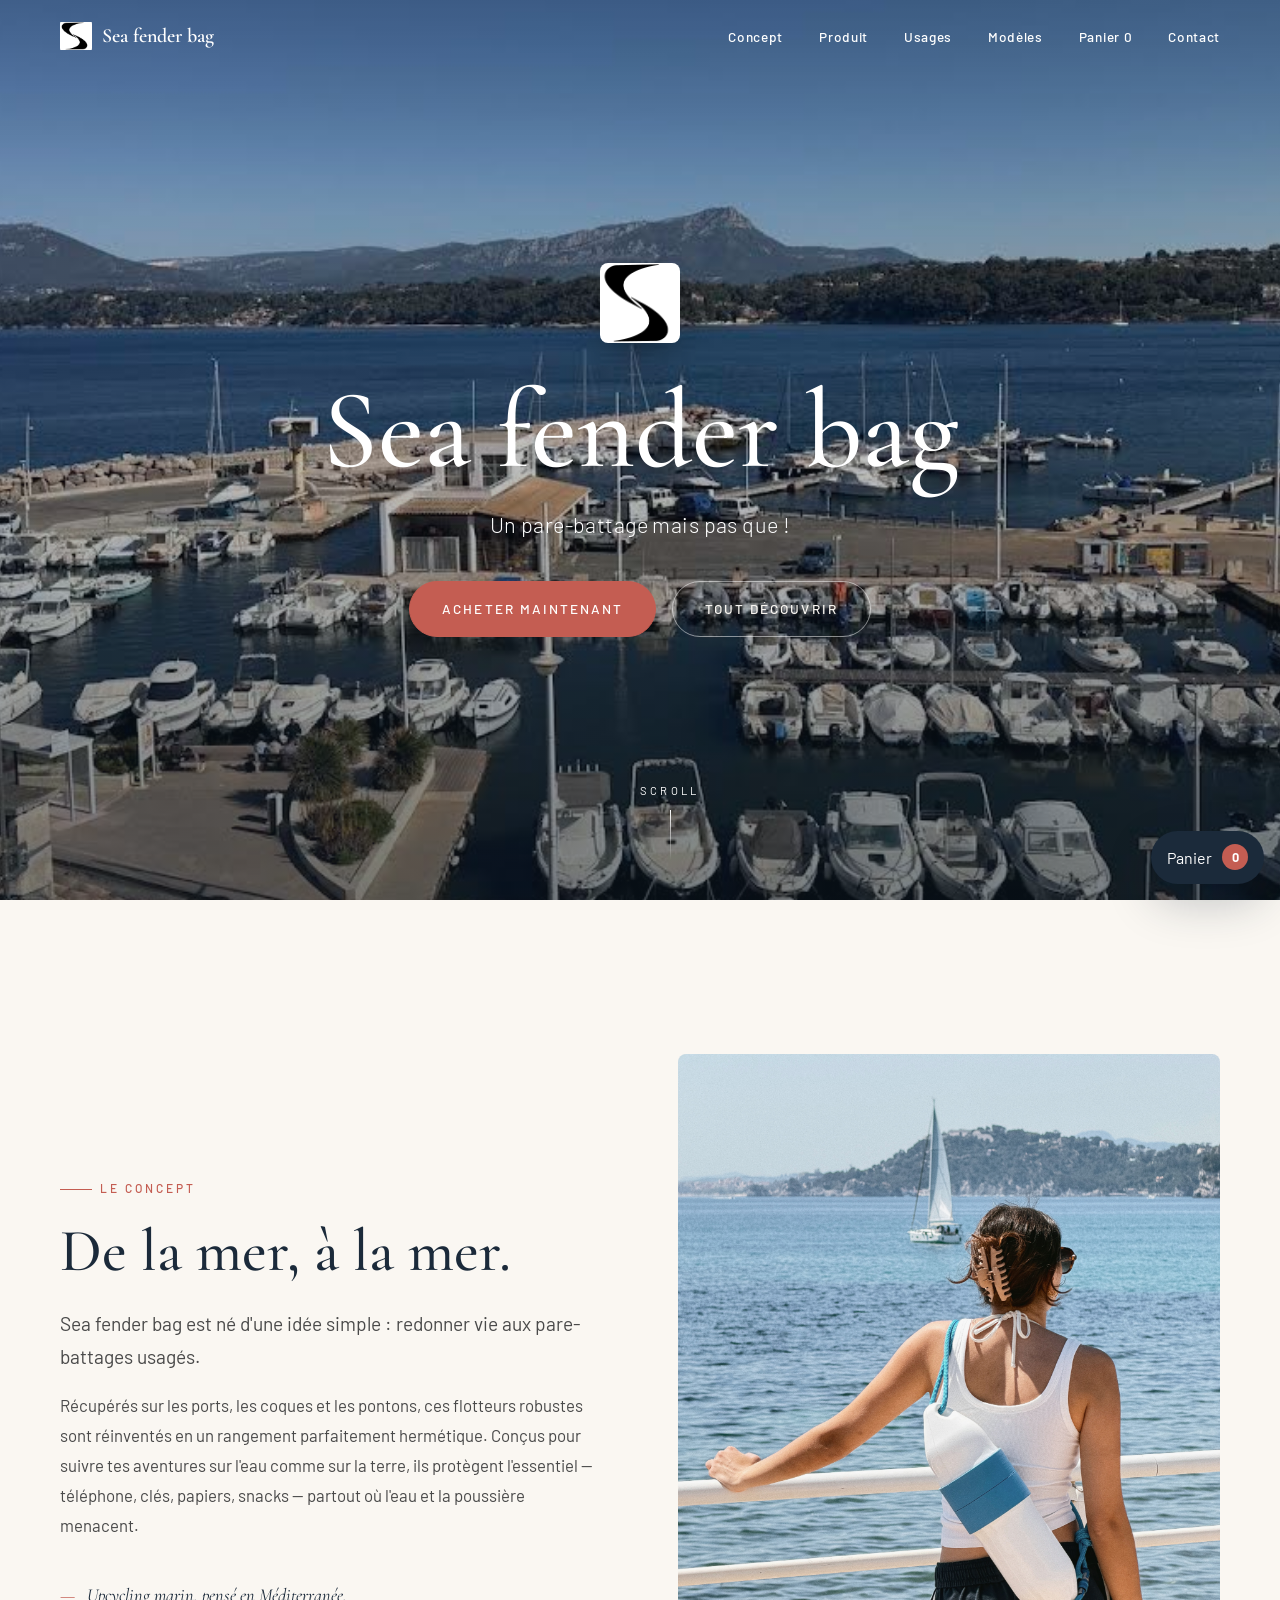
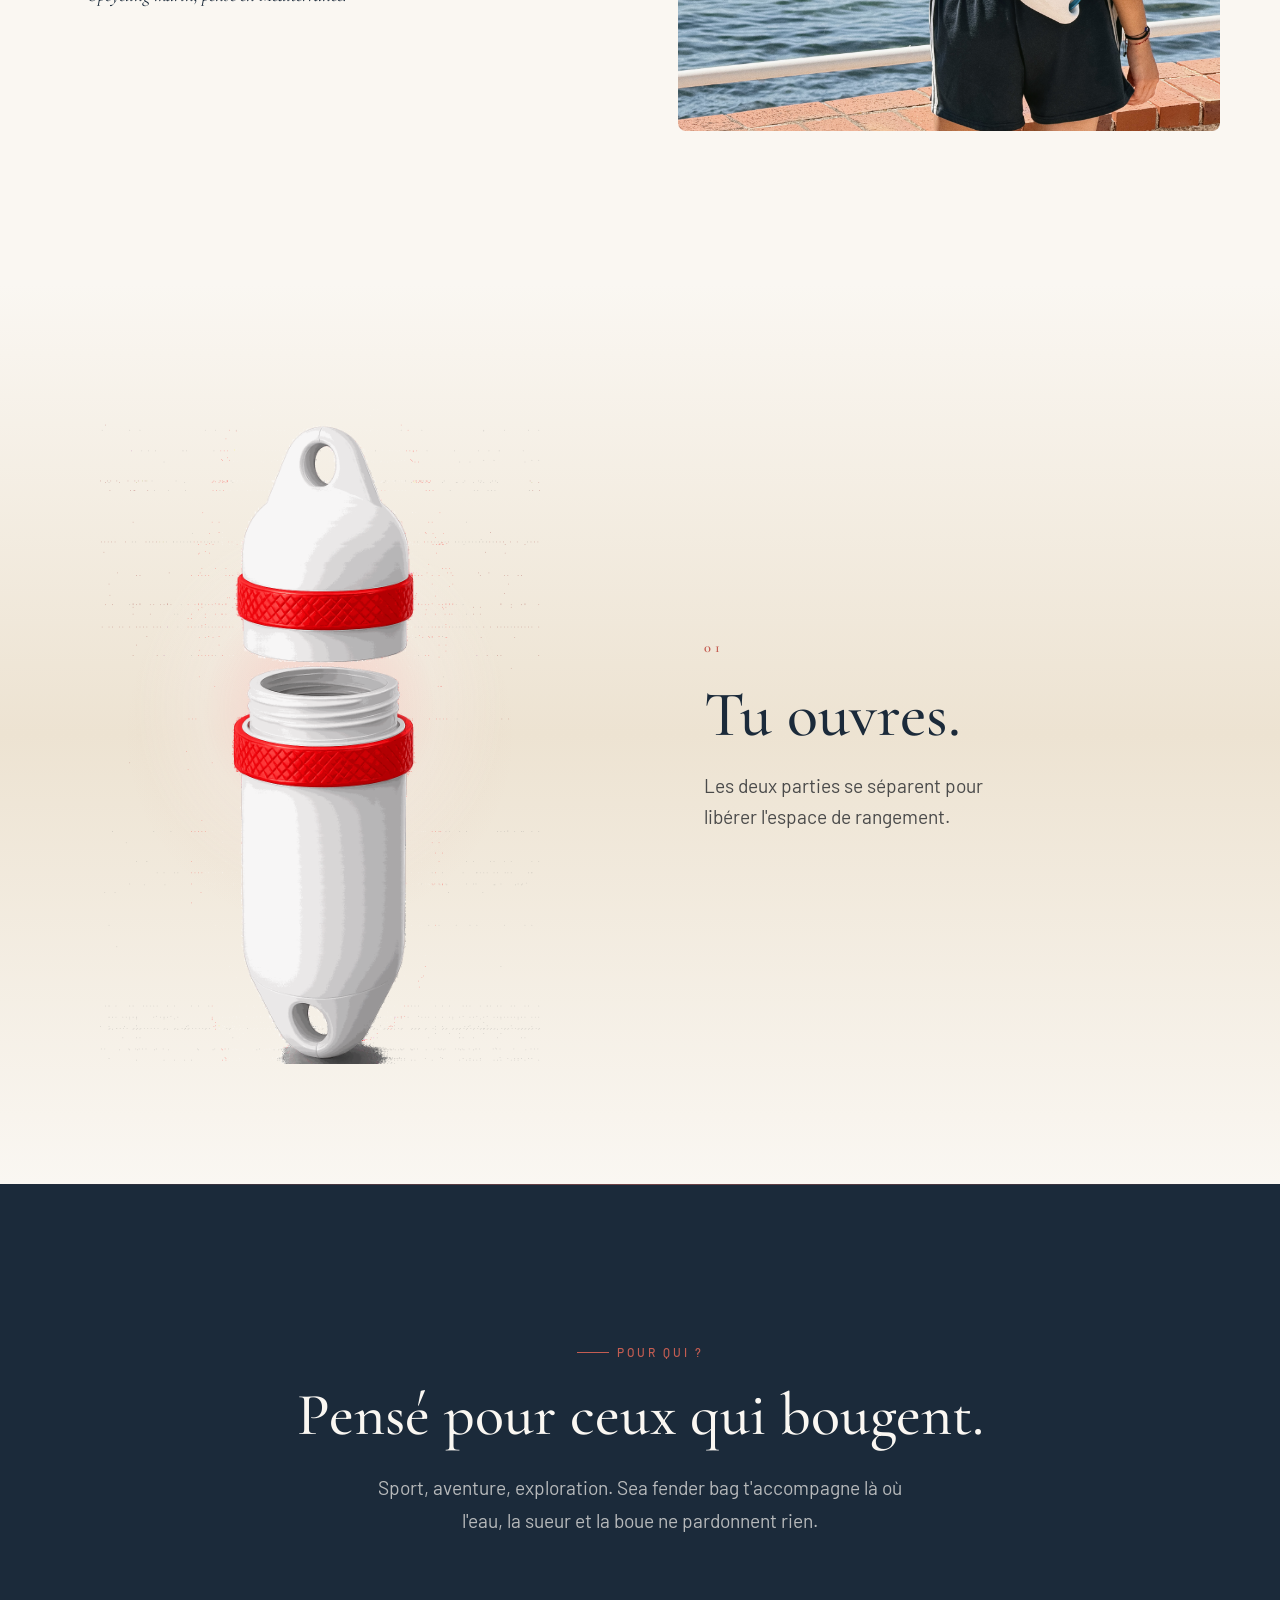
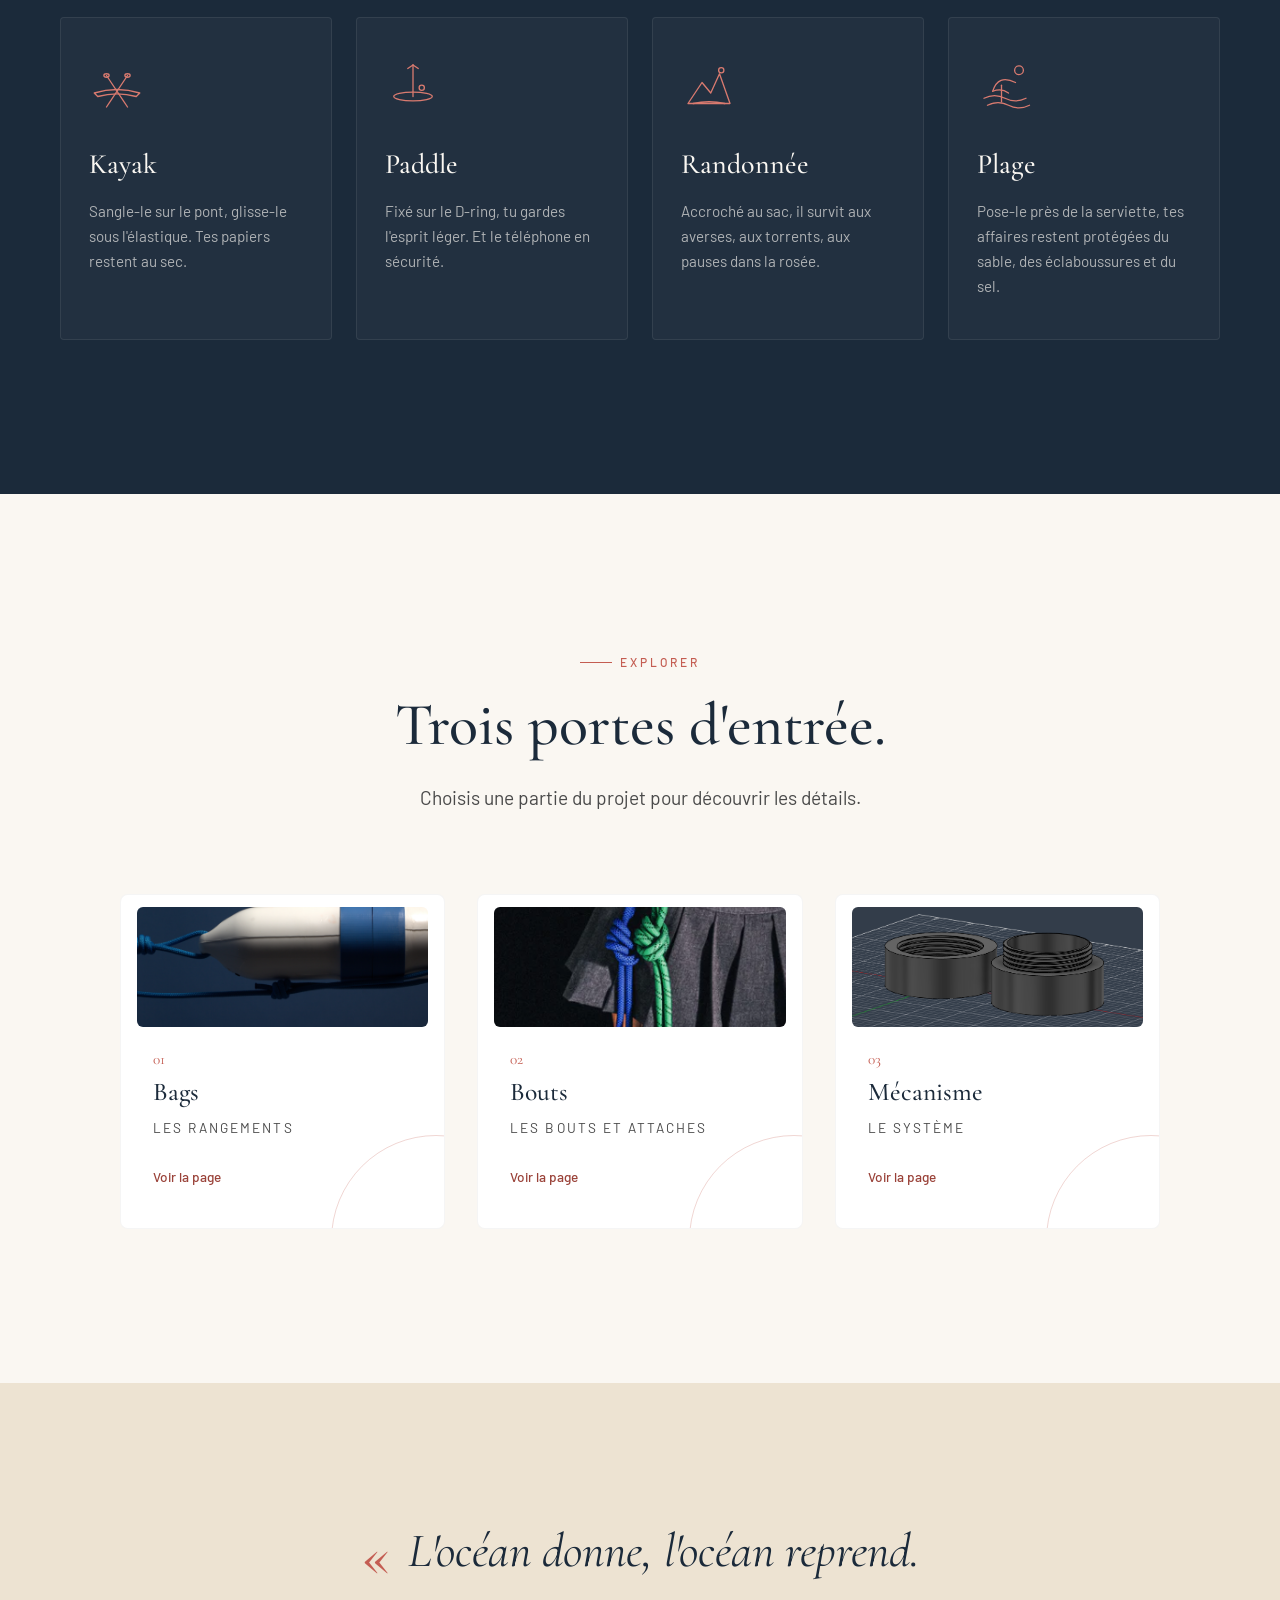
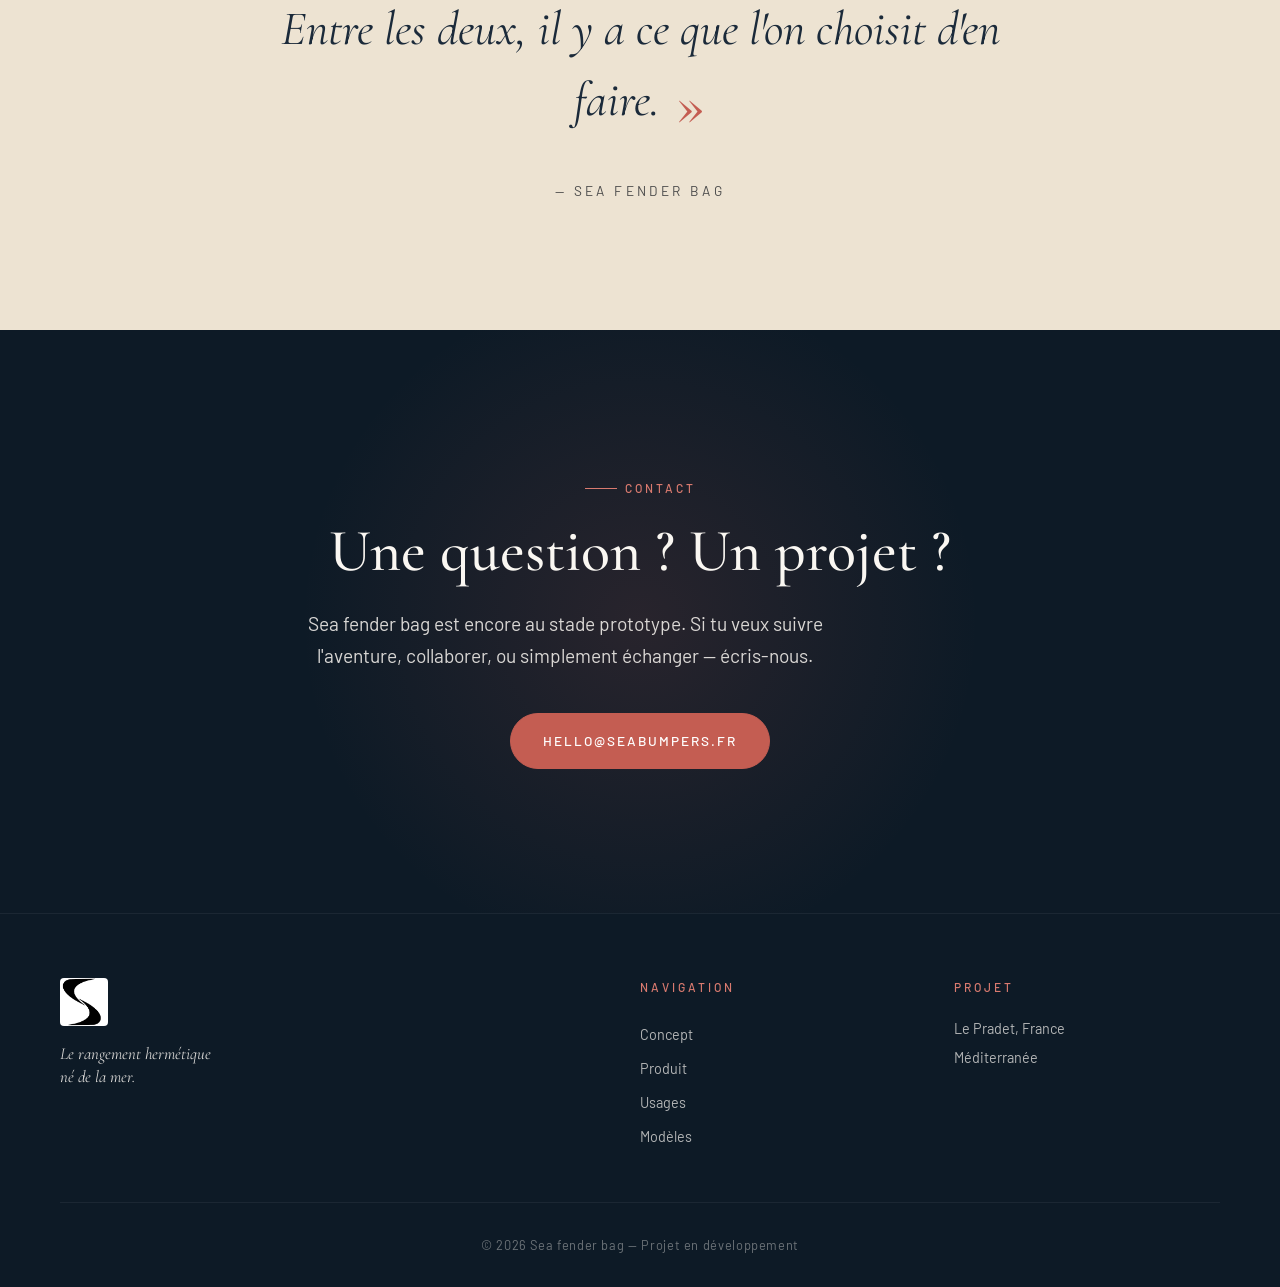
==== commit 313a9bef: "Mettre la couverture bags en horizontal" ====
--- a/index.html
+++ b/index.html
@@ -267,8 +267,8 @@
 
       <div class="modeles__grid">
         <a class="modele modele--choice reveal" href="bags.html">
-          <div class="modele__cover">
-            <img src="assets/images/bags-cover-upright.jpg" alt="">
+          <div class="modele__cover modele__cover--bags">
+            <img src="assets/images/bags-cover-raw.jpg" alt="">
           </div>
           <span class="modele__index">01</span>
           <h3 class="modele__name">Bags</h3>
--- a/styles.css
+++ b/styles.css
@@ -767,6 +767,10 @@
   height: 100%;
   object-fit: contain;
   transition: transform 0.6s var(--ease);
+}
+.modele__cover--bags img {
+  object-fit: cover;
+  object-position: center;
 }
 .modele__cover--cordes img {
   object-fit: cover;
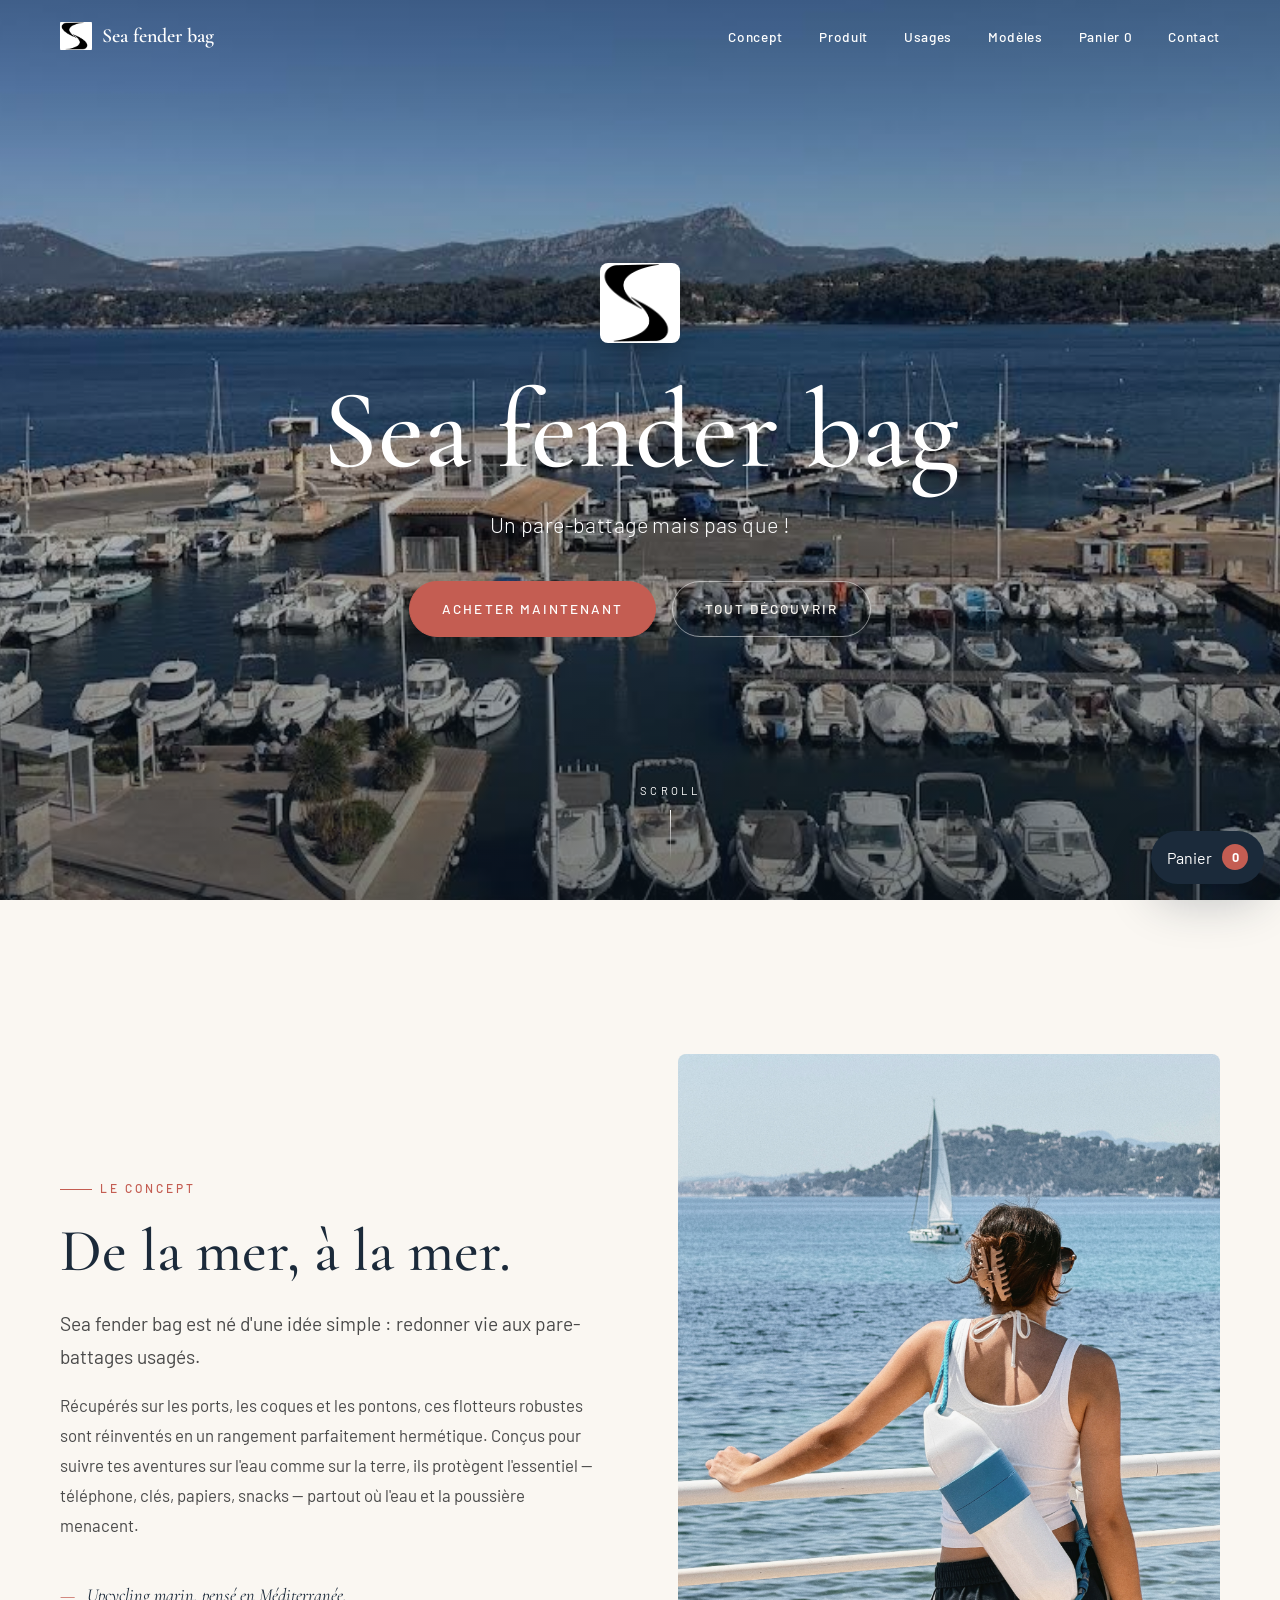
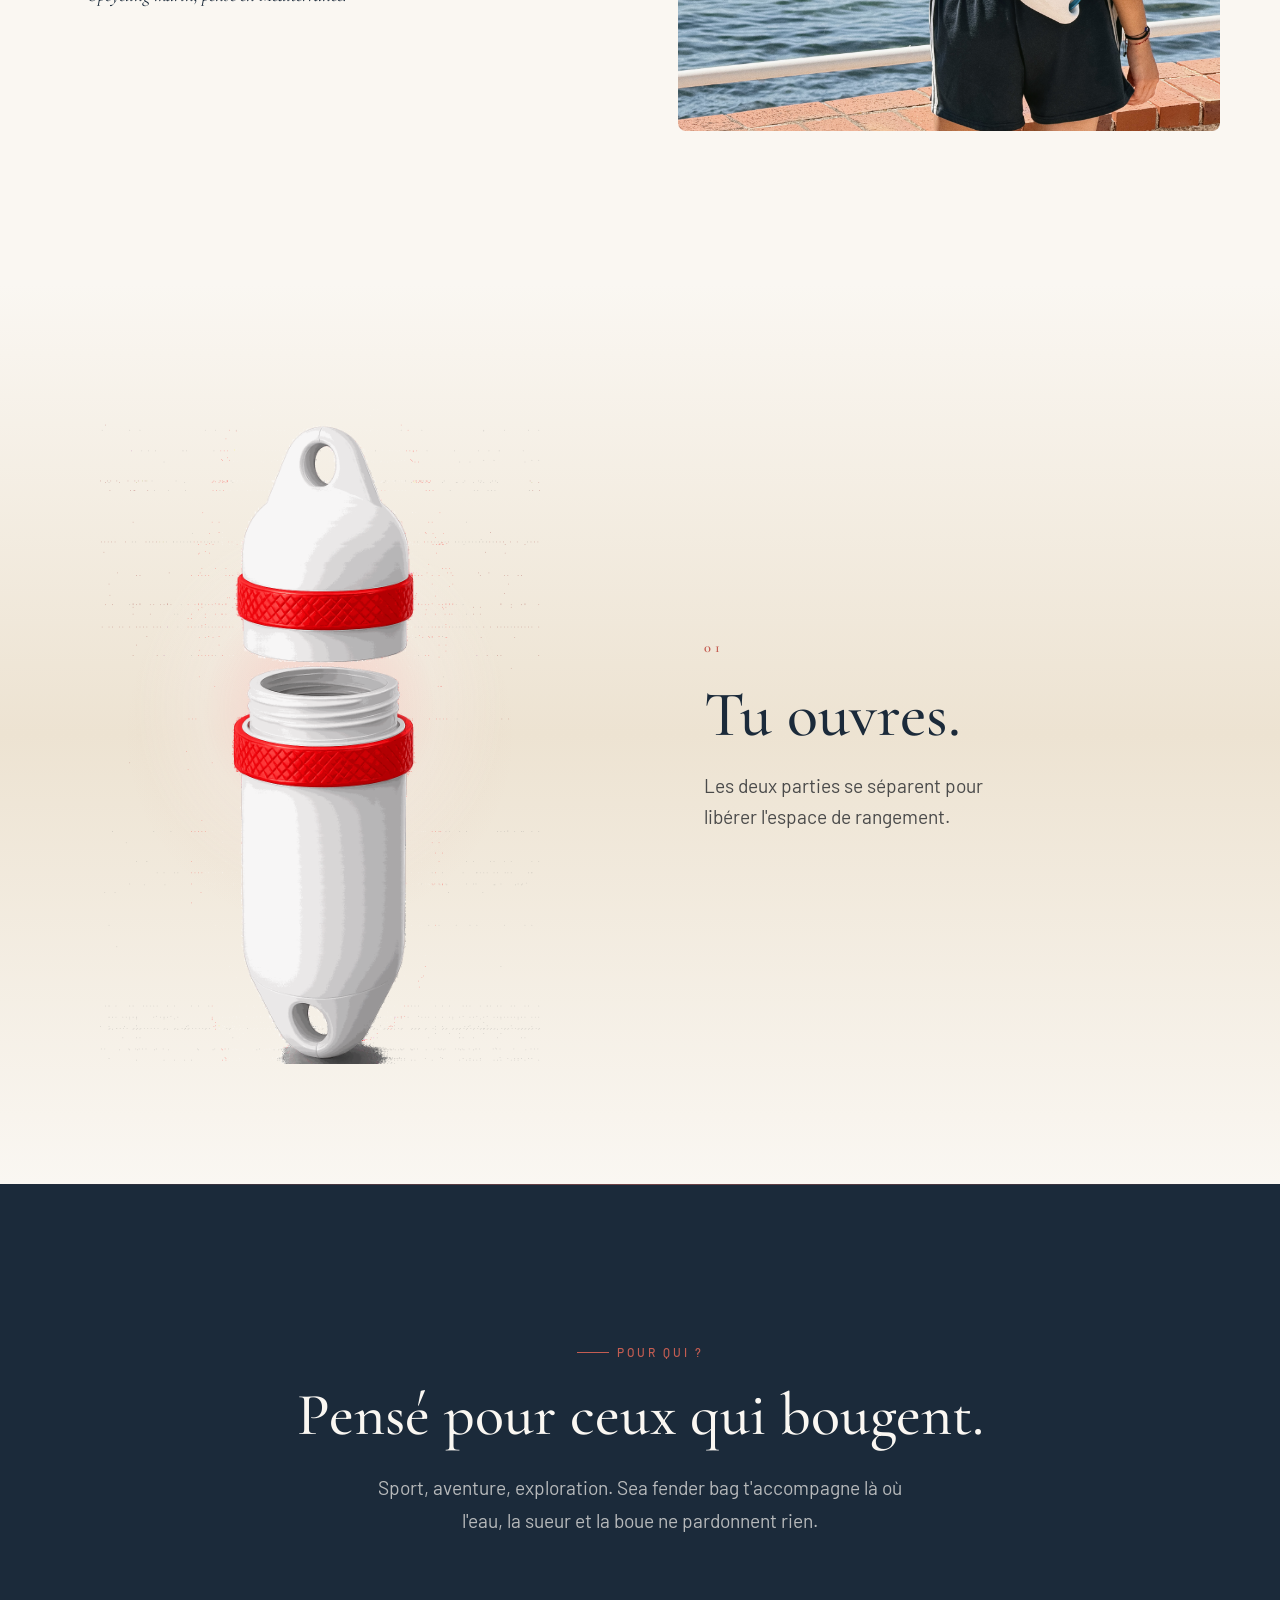
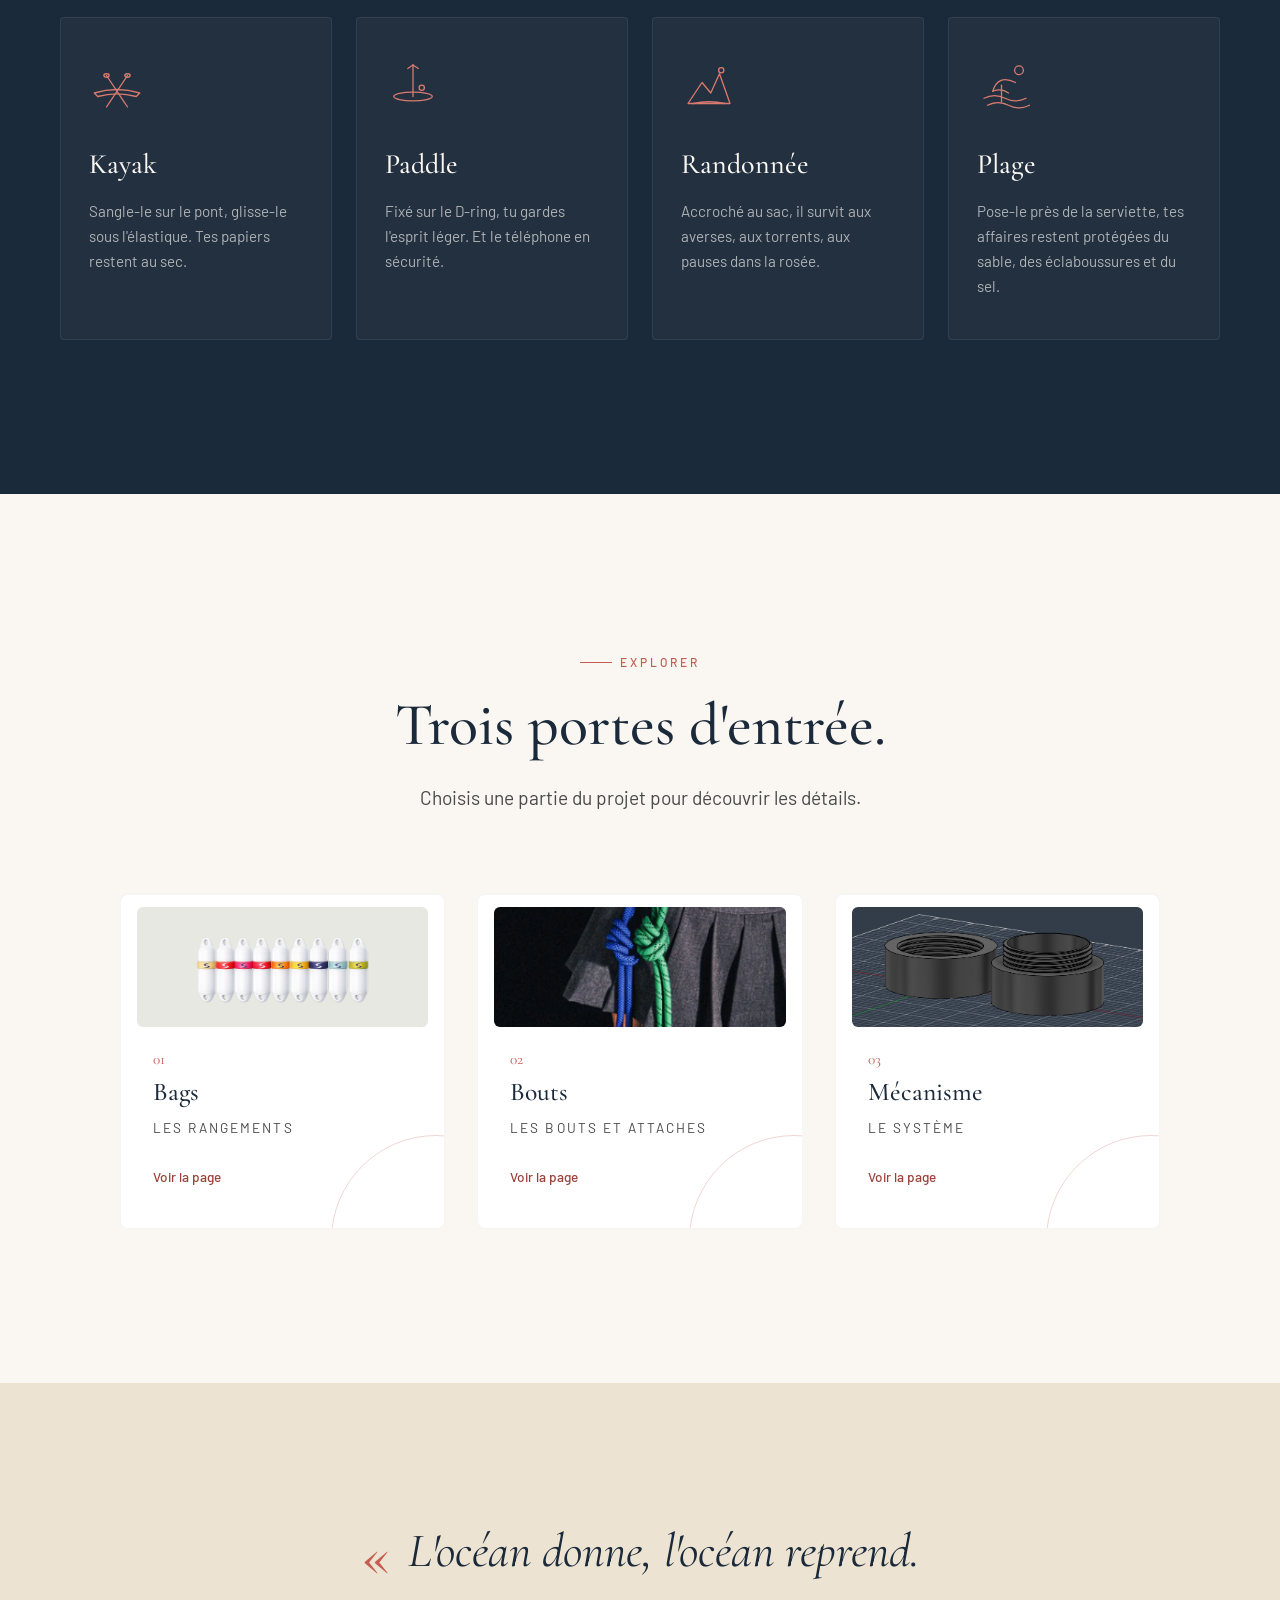
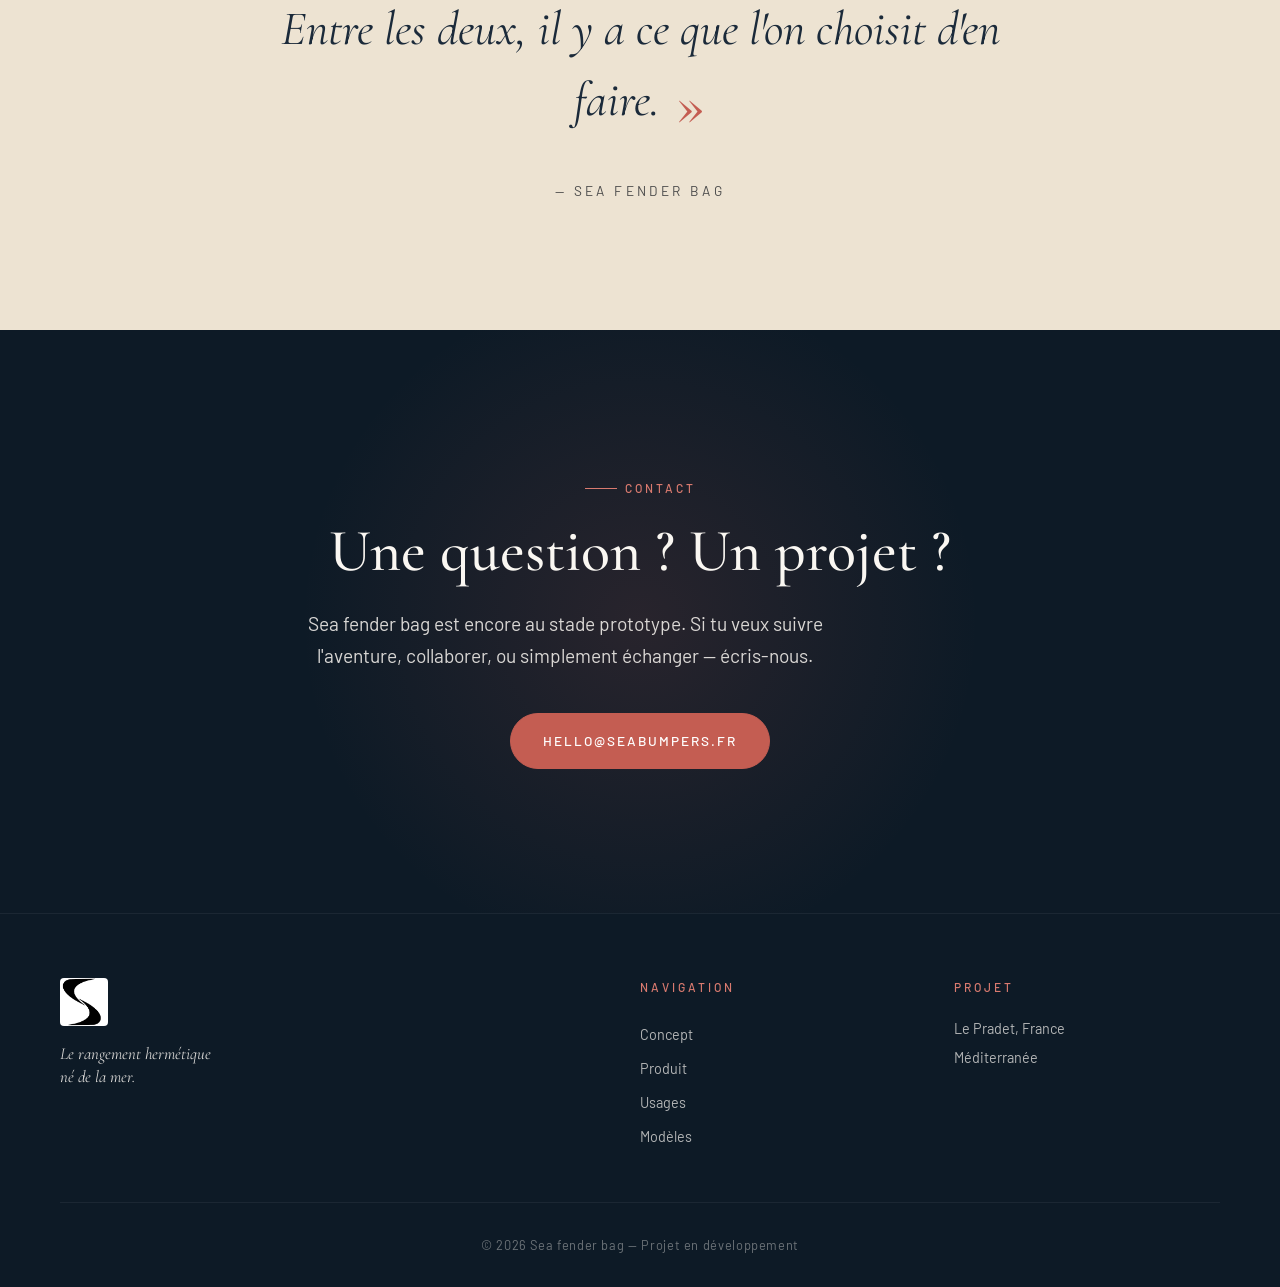
==== commit ca9ee646: "Restaurer la couverture bags" ====
--- a/index.html
+++ b/index.html
@@ -267,8 +267,8 @@
 
       <div class="modeles__grid">
         <a class="modele modele--choice reveal" href="bags.html">
-          <div class="modele__cover modele__cover--bags">
-            <img src="assets/images/bags-cover-raw.jpg" alt="">
+          <div class="modele__cover">
+            <img src="assets/images/bags-cover.png" alt="">
           </div>
           <span class="modele__index">01</span>
           <h3 class="modele__name">Bags</h3>
--- a/styles.css
+++ b/styles.css
@@ -767,10 +767,6 @@
   height: 100%;
   object-fit: contain;
   transition: transform 0.6s var(--ease);
-}
-.modele__cover--bags img {
-  object-fit: cover;
-  object-position: center;
 }
 .modele__cover--cordes img {
   object-fit: cover;
